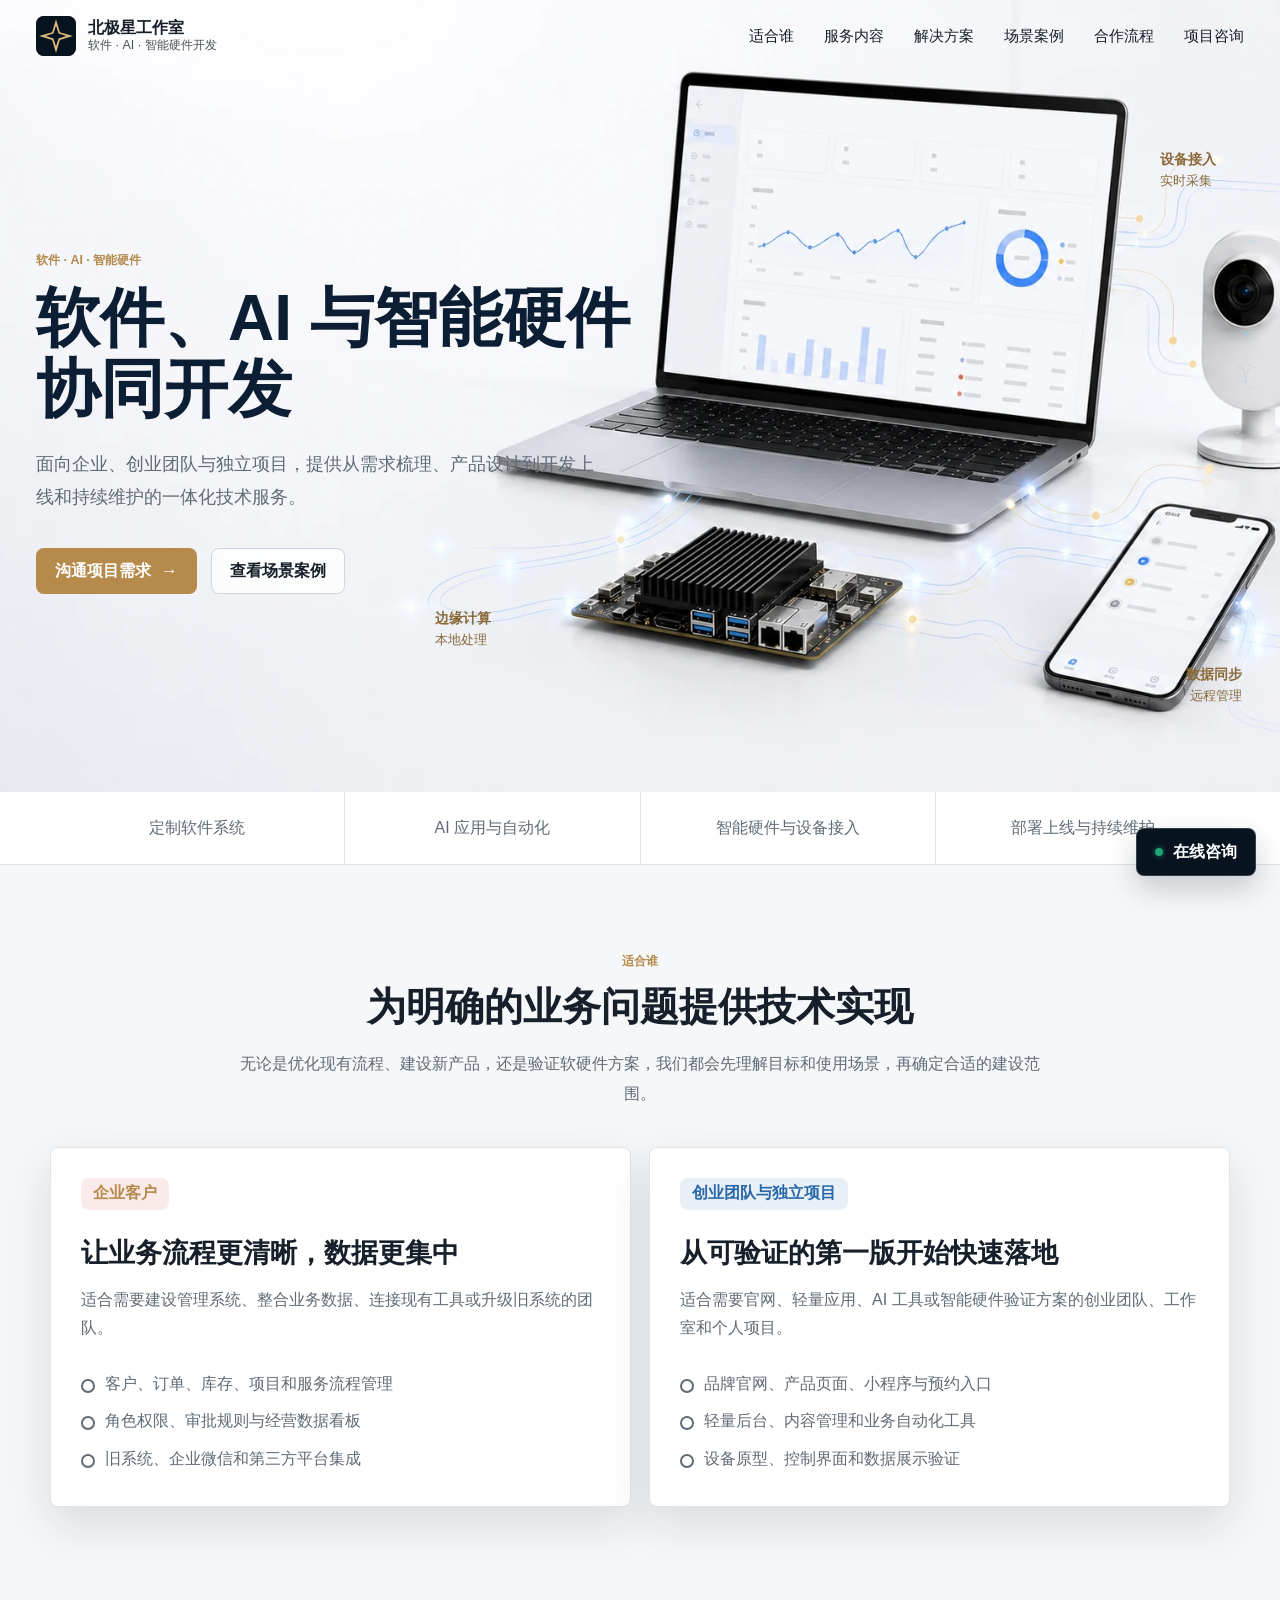
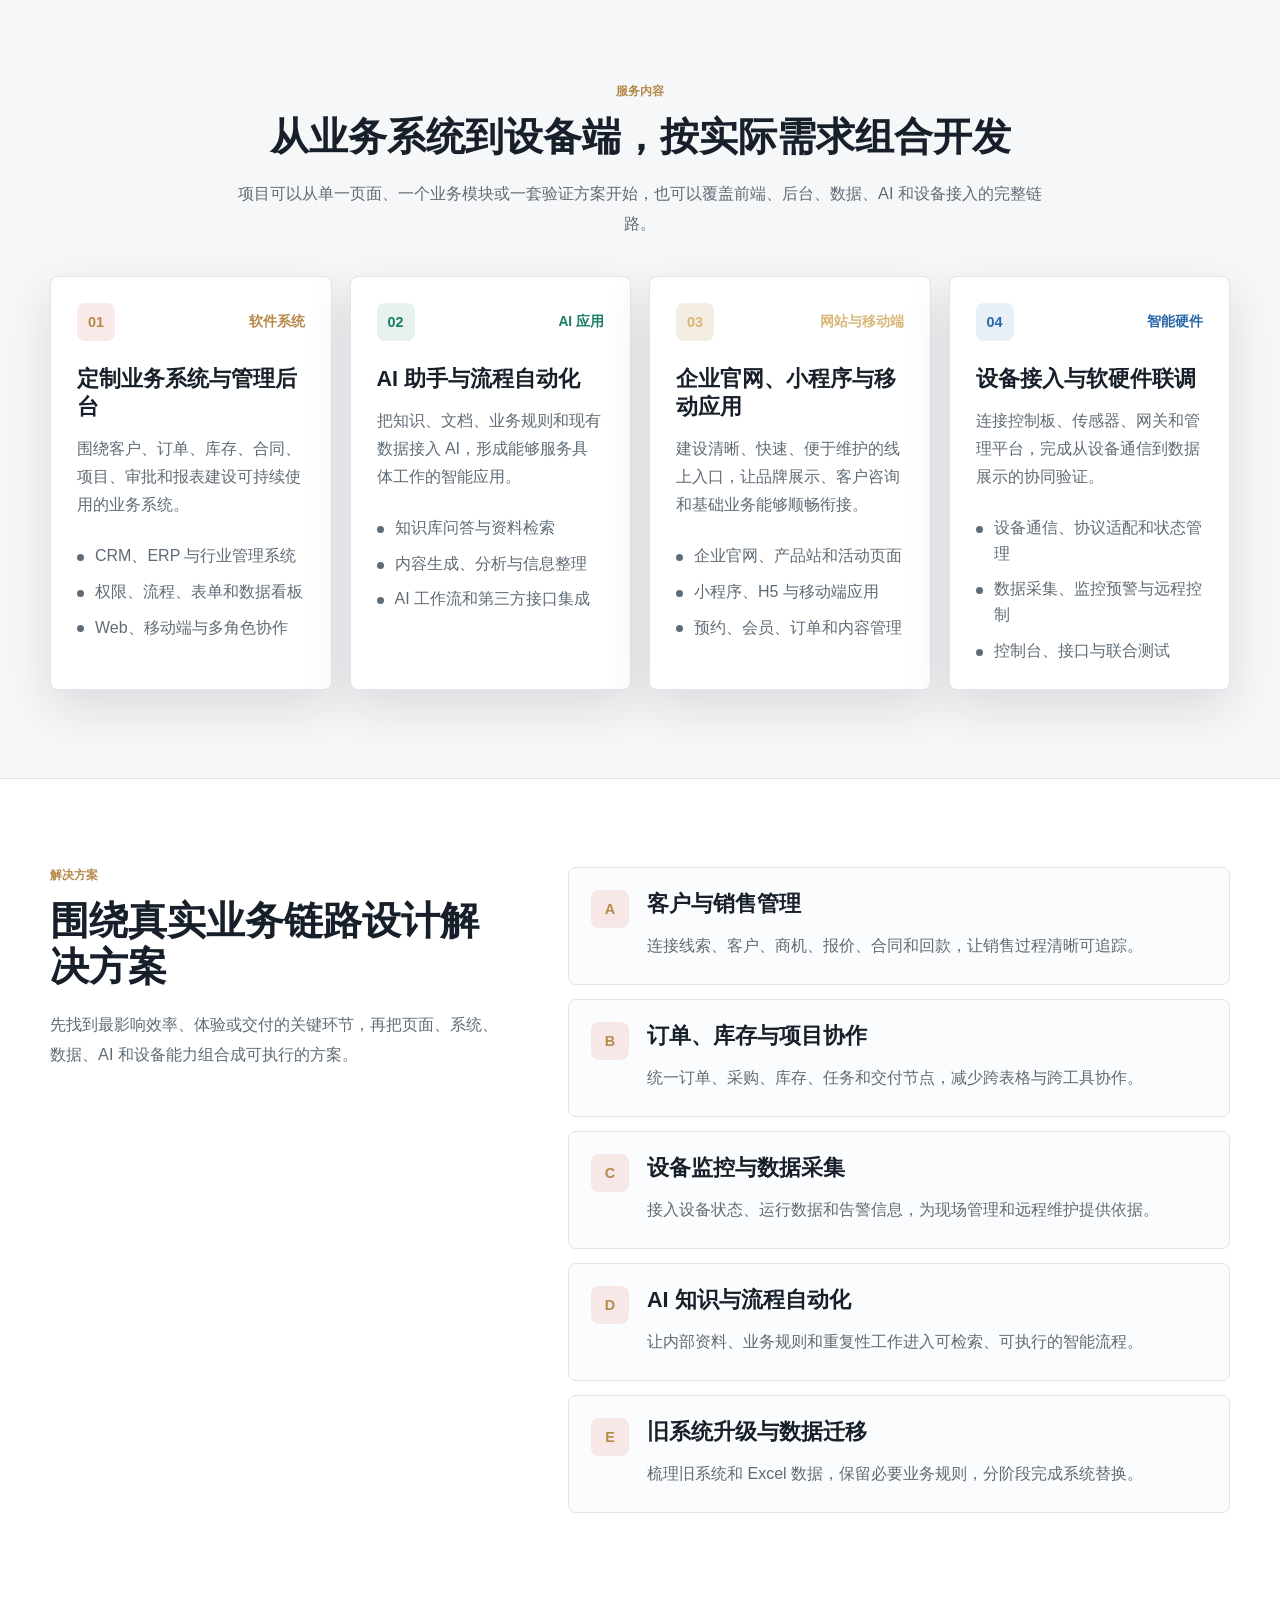
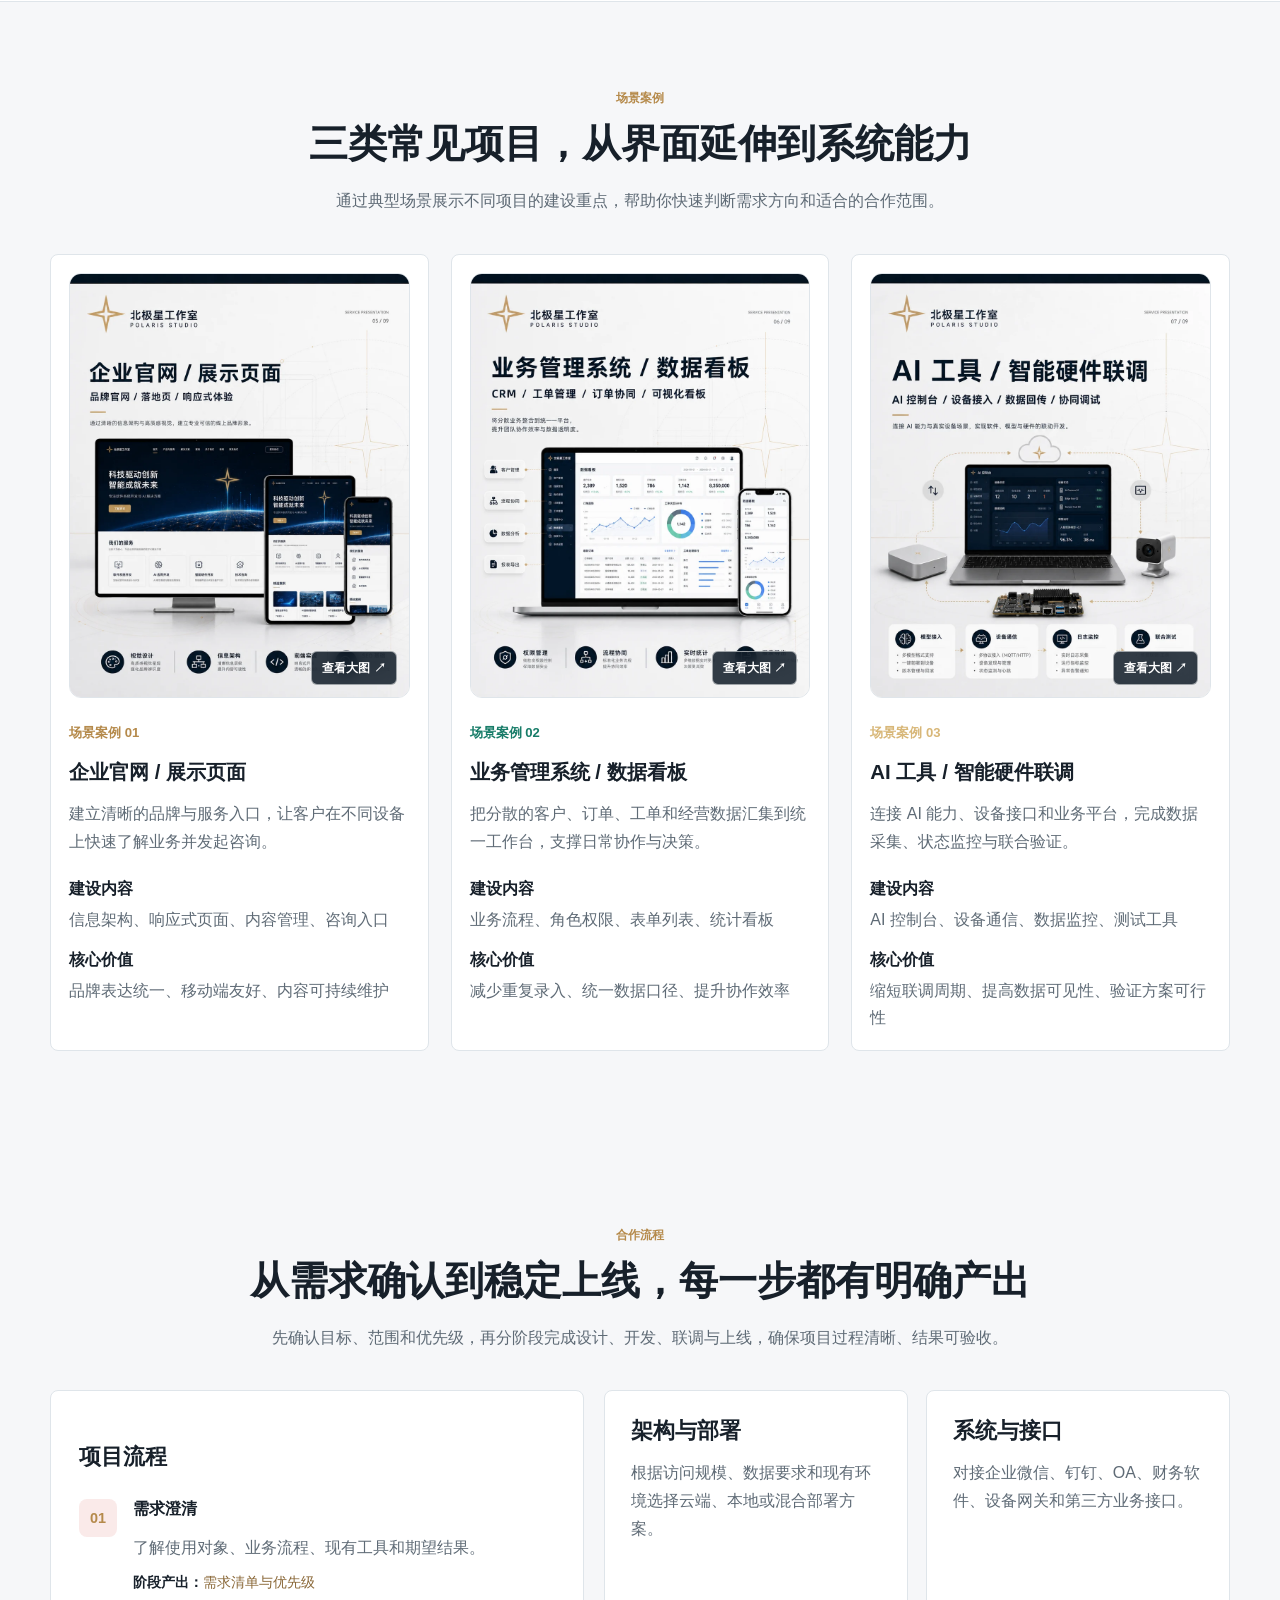
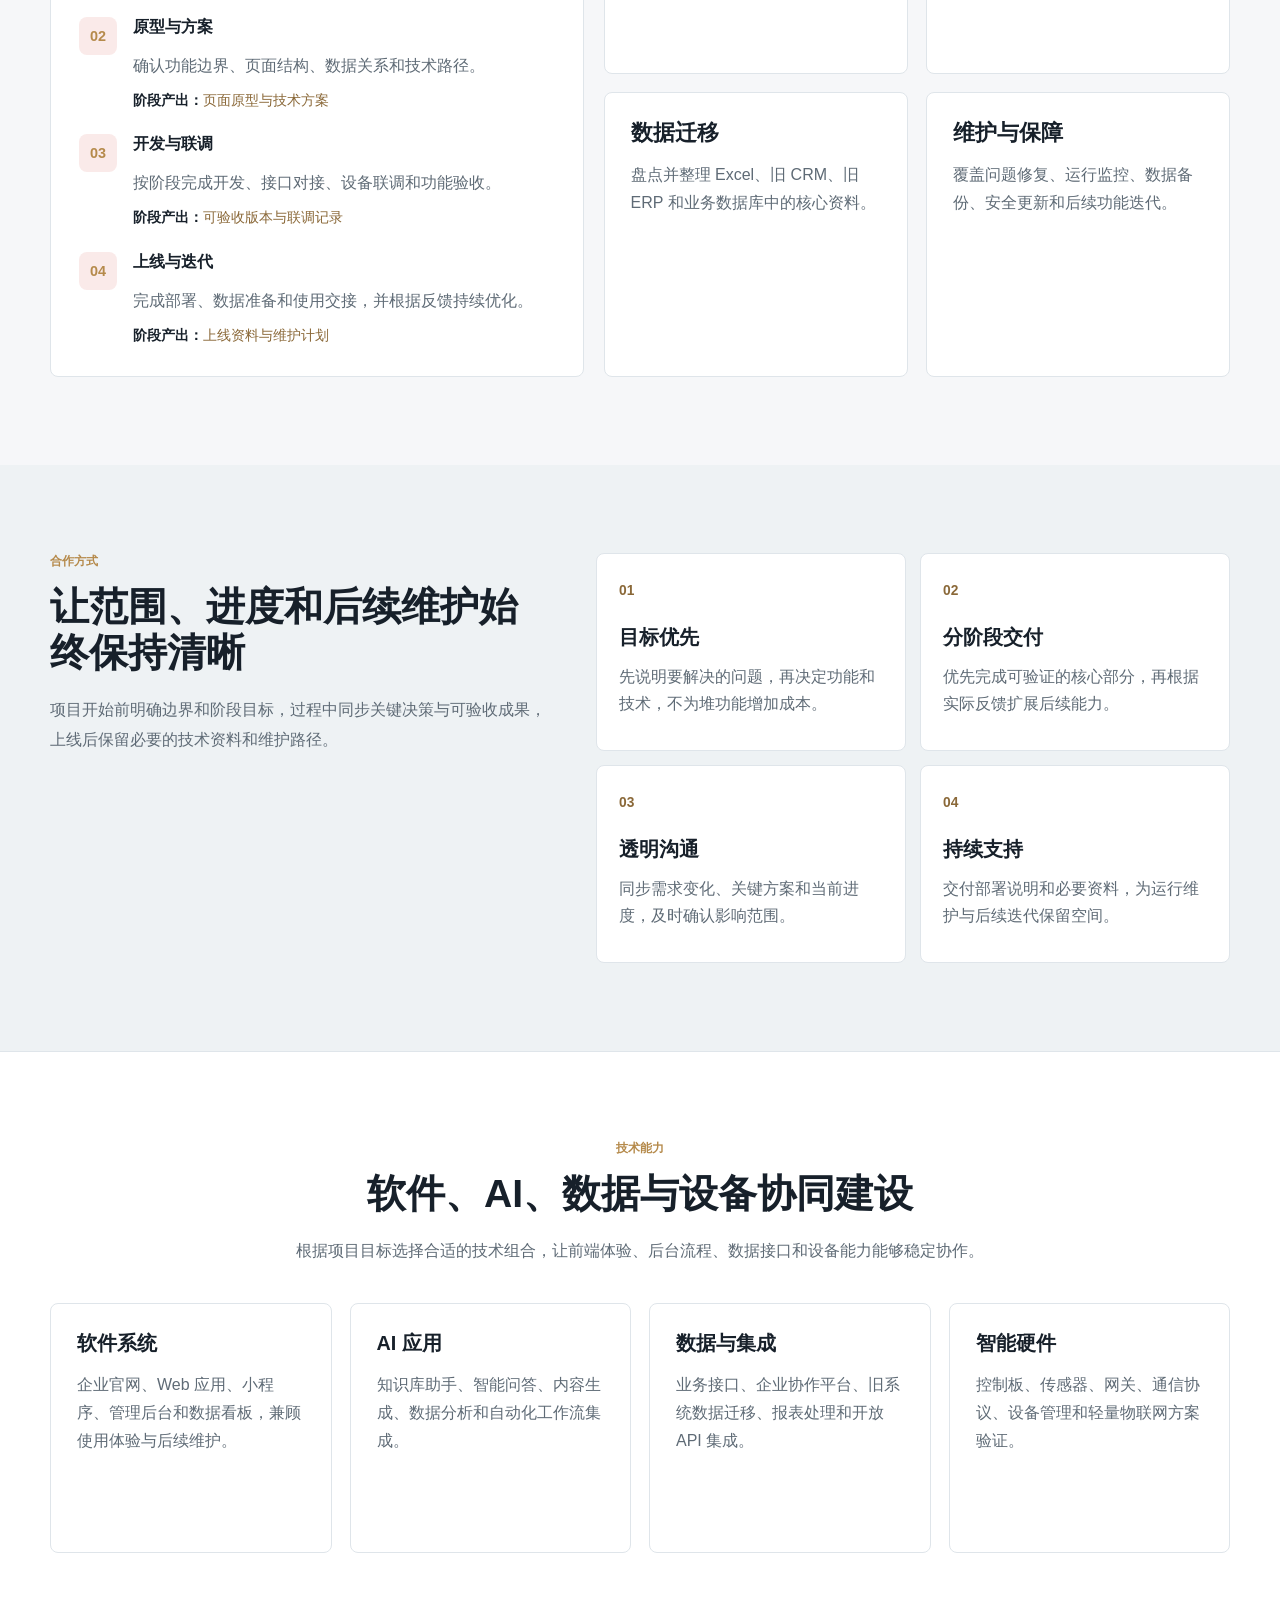
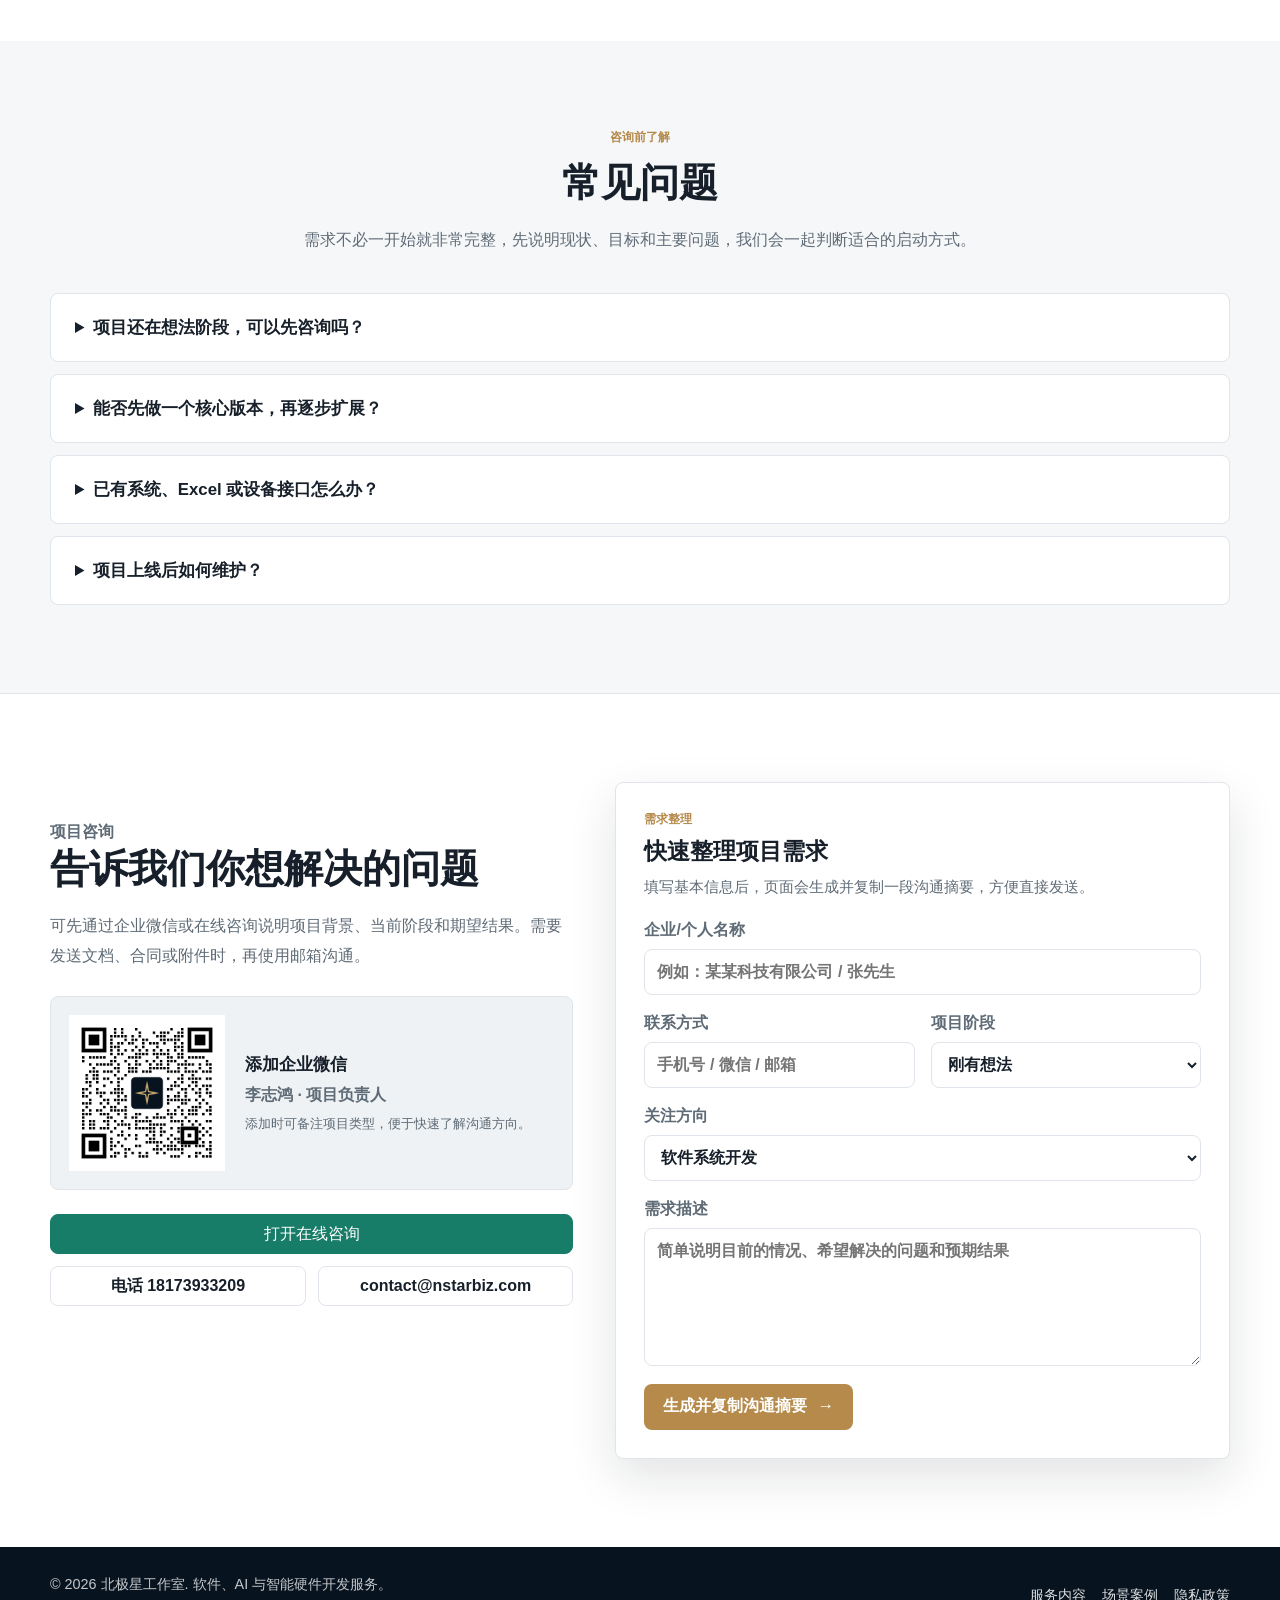
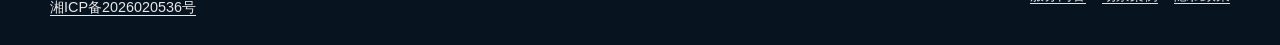
==== index.html @ da3e07d5 "feat: polish scenario and delivery sections" ====
<!doctype html>
<html lang="zh-CN">
  <head>
    <meta charset="utf-8" />
    <meta name="viewport" content="width=device-width, initial-scale=1" />
    <meta
      name="description"
      content="北极星工作室提供定制软件系统、AI 应用、企业官网与智能硬件协同开发，以及部署上线和持续维护服务。"
    />
    <title>北极星工作室 | 软件、AI 与智能硬件协同开发</title>
    <link rel="canonical" href="https://cn.nstarbiz.com/" />
    <link rel="icon" href="./assets/brand/northstar-mark.svg" type="image/svg+xml" />
    <link rel="stylesheet" href="./styles.css?v=20260728-content-1" />
  </head>
  <body>
    <header class="site-header" data-header>
      <a class="brand" href="#top" aria-label="返回首页">
        <span class="brand-mark" aria-hidden="true">
          <img src="./assets/brand/northstar-mark.svg" alt="" />
        </span>
        <span class="brand-text">
          <strong>北极星工作室</strong>
          <span>软件 · AI · 智能硬件开发</span>
        </span>
      </a>

      <button class="nav-toggle" type="button" aria-expanded="false" aria-controls="site-nav">
        <span class="nav-toggle-line"></span>
        <span class="nav-toggle-line"></span>
        <span class="nav-toggle-line"></span>
        <span class="sr-only">打开导航</span>
      </button>

      <nav class="site-nav" id="site-nav" aria-label="主导航">
        <a href="#audience">适合谁</a>
        <a href="#products">服务内容</a>
        <a href="#solutions">解决方案</a>
        <a href="#cases">场景案例</a>
        <a href="#delivery">合作流程</a>
        <a href="#contact">项目咨询</a>
      </nav>
    </header>

    <main id="top">
      <section class="hero" aria-label="软件、AI 与智能硬件协同开发">
        <picture class="hero-scene" aria-hidden="true">
          <img
            src="./assets/hero-connected-development.webp"
            alt=""
            width="1600"
            height="900"
            fetchpriority="high"
            decoding="async"
          />
        </picture>
        <ul class="hero-callouts" aria-label="软硬件协同能力">
          <li class="hero-callout hero-callout-device">
            <strong>设备接入</strong>
            <span>实时采集</span>
          </li>
          <li class="hero-callout hero-callout-edge">
            <strong>边缘计算</strong>
            <span>本地处理</span>
          </li>
          <li class="hero-callout hero-callout-data">
            <strong>数据同步</strong>
            <span>远程管理</span>
          </li>
        </ul>
        <div class="hero-inner">
          <div class="hero-content">
            <p class="eyebrow">软件 · AI · 智能硬件</p>
            <h1>
              <span class="hero-title-main">
                <span class="hero-title-prefix">软件、AI 与</span><span class="hero-title-subject">智能硬件</span>
              </span>
              <span class="hero-title-action">协同开发</span>
            </h1>
            <p class="hero-copy">
              面向企业、创业团队与独立项目，提供从需求梳理、产品设计到开发上线和持续维护的一体化技术服务。
            </p>
            <div class="hero-actions">
              <a class="button button-primary" href="#contact">
                <span>沟通项目需求</span>
                <span class="button-icon" aria-hidden="true">→</span>
              </a>
              <a class="button button-secondary" href="#cases">查看场景案例</a>
            </div>
          </div>
        </div>
      </section>

      <section class="proof-strip" aria-label="官网定位">
        <div class="section-shell proof-grid">
          <p>定制软件系统</p>
          <p>AI 应用与自动化</p>
          <p>智能硬件与设备接入</p>
          <p>部署上线与持续维护</p>
        </div>
      </section>

      <section class="section audience" id="audience">
        <div class="section-shell section-heading">
          <p class="section-kicker">适合谁</p>
          <h2>为明确的业务问题提供技术实现</h2>
          <p>
            无论是优化现有流程、建设新产品，还是验证软硬件方案，我们都会先理解目标和使用场景，再确定合适的建设范围。
          </p>
        </div>

        <div class="section-shell audience-grid">
          <article class="audience-panel">
            <span class="audience-label">企业客户</span>
            <h3>让业务流程更清晰，数据更集中</h3>
            <p>适合需要建设管理系统、整合业务数据、连接现有工具或升级旧系统的团队。</p>
            <ul class="feature-list">
              <li>客户、订单、库存、项目和服务流程管理</li>
              <li>角色权限、审批规则与经营数据看板</li>
              <li>旧系统、企业微信和第三方平台集成</li>
            </ul>
          </article>

          <article class="audience-panel accent-personal">
            <span class="audience-label">创业团队与独立项目</span>
            <h3>从可验证的第一版开始快速落地</h3>
            <p>适合需要官网、轻量应用、AI 工具或智能硬件验证方案的创业团队、工作室和个人项目。</p>
            <ul class="feature-list">
              <li>品牌官网、产品页面、小程序与预约入口</li>
              <li>轻量后台、内容管理和业务自动化工具</li>
              <li>设备原型、控制界面和数据展示验证</li>
            </ul>
          </article>
        </div>
      </section>

      <section class="section products" id="products">
        <div class="section-shell section-heading">
          <p class="section-kicker">服务内容</p>
          <h2>从业务系统到设备端，按实际需求组合开发</h2>
          <p>
            项目可以从单一页面、一个业务模块或一套验证方案开始，也可以覆盖前端、后台、数据、AI 和设备接入的完整链路。
          </p>
        </div>

        <div class="section-shell product-grid">
          <article class="product-card">
            <div class="card-topline">
              <span class="card-icon" aria-hidden="true">01</span>
              <span>软件系统</span>
            </div>
            <h3>定制业务系统与管理后台</h3>
            <p>围绕客户、订单、库存、合同、项目、审批和报表建设可持续使用的业务系统。</p>
            <ul>
              <li>CRM、ERP 与行业管理系统</li>
              <li>权限、流程、表单和数据看板</li>
              <li>Web、移动端与多角色协作</li>
            </ul>
          </article>

          <article class="product-card accent-green">
            <div class="card-topline">
              <span class="card-icon" aria-hidden="true">02</span>
              <span>AI 应用</span>
            </div>
            <h3>AI 助手与流程自动化</h3>
            <p>把知识、文档、业务规则和现有数据接入 AI，形成能够服务具体工作的智能应用。</p>
            <ul>
              <li>知识库问答与资料检索</li>
              <li>内容生成、分析与信息整理</li>
              <li>AI 工作流和第三方接口集成</li>
            </ul>
          </article>

          <article class="product-card accent-gold">
            <div class="card-topline">
              <span class="card-icon" aria-hidden="true">03</span>
              <span>网站与移动端</span>
            </div>
            <h3>企业官网、小程序与移动应用</h3>
            <p>建设清晰、快速、便于维护的线上入口，让品牌展示、客户咨询和基础业务能够顺畅衔接。</p>
            <ul>
              <li>企业官网、产品站和活动页面</li>
              <li>小程序、H5 与移动端应用</li>
              <li>预约、会员、订单和内容管理</li>
            </ul>
          </article>

          <article class="product-card accent-blue">
            <div class="card-topline">
              <span class="card-icon" aria-hidden="true">04</span>
              <span>智能硬件</span>
            </div>
            <h3>设备接入与软硬件联调</h3>
            <p>连接控制板、传感器、网关和管理平台，完成从设备通信到数据展示的协同验证。</p>
            <ul>
              <li>设备通信、协议适配和状态管理</li>
              <li>数据采集、监控预警与远程控制</li>
              <li>控制台、接口与联合测试</li>
            </ul>
          </article>
        </div>
      </section>

      <section class="section solutions" id="solutions">
        <div class="section-shell solution-layout">
          <div class="section-heading align-left">
            <p class="section-kicker">解决方案</p>
            <h2>围绕真实业务链路设计解决方案</h2>
            <p>
              先找到最影响效率、体验或交付的关键环节，再把页面、系统、数据、AI 和设备能力组合成可执行的方案。
            </p>
          </div>

          <div class="solution-list">
            <article>
              <span class="solution-index">A</span>
              <div>
                <h3>客户与销售管理</h3>
                <p>连接线索、客户、商机、报价、合同和回款，让销售过程清晰可追踪。</p>
              </div>
            </article>
            <article>
              <span class="solution-index">B</span>
              <div>
                <h3>订单、库存与项目协作</h3>
                <p>统一订单、采购、库存、任务和交付节点，减少跨表格与跨工具协作。</p>
              </div>
            </article>
            <article>
              <span class="solution-index">C</span>
              <div>
                <h3>设备监控与数据采集</h3>
                <p>接入设备状态、运行数据和告警信息，为现场管理和远程维护提供依据。</p>
              </div>
            </article>
            <article>
              <span class="solution-index">D</span>
              <div>
                <h3>AI 知识与流程自动化</h3>
                <p>让内部资料、业务规则和重复性工作进入可检索、可执行的智能流程。</p>
              </div>
            </article>
            <article>
              <span class="solution-index">E</span>
              <div>
                <h3>旧系统升级与数据迁移</h3>
                <p>梳理旧系统和 Excel 数据，保留必要业务规则，分阶段完成系统替换。</p>
              </div>
            </article>
          </div>
        </div>
      </section>

      <section class="section cases" id="cases">
        <div class="section-shell section-heading">
          <p class="section-kicker">场景案例</p>
          <h2>三类常见项目，从界面延伸到系统能力</h2>
          <p>通过典型场景展示不同项目的建设重点，帮助你快速判断需求方向和适合的合作范围。</p>
        </div>

        <div class="section-shell case-grid">
          <article class="case-card">
            <a
              class="case-media"
              href="./assets/case-detail-website.webp"
              target="_blank"
              rel="noopener"
              aria-label="查看企业官网与响应式展示页面场景大图"
            >
              <img
                src="./assets/case-detail-website.webp"
                alt="企业官网与响应式展示页面详细场景案例"
                width="960"
                height="1200"
                loading="lazy"
                decoding="async"
              />
              <span class="case-media-action">查看大图 ↗</span>
            </a>
            <span>场景案例 01</span>
            <h3>企业官网 / 展示页面</h3>
            <p>建立清晰的品牌与服务入口，让客户在不同设备上快速了解业务并发起咨询。</p>
            <dl>
              <div>
                <dt>建设内容</dt>
                <dd>信息架构、响应式页面、内容管理、咨询入口</dd>
              </div>
              <div>
                <dt>核心价值</dt>
                <dd>品牌表达统一、移动端友好、内容可持续维护</dd>
              </div>
            </dl>
          </article>

          <article class="case-card accent-green">
            <a
              class="case-media"
              href="./assets/case-detail-dashboard.webp"
              target="_blank"
              rel="noopener"
              aria-label="查看业务管理系统与数据看板场景大图"
            >
              <img
                src="./assets/case-detail-dashboard.webp"
                alt="业务管理系统与数据看板详细场景案例"
                width="960"
                height="1200"
                loading="lazy"
                decoding="async"
              />
              <span class="case-media-action">查看大图 ↗</span>
            </a>
            <span>场景案例 02</span>
            <h3>业务管理系统 / 数据看板</h3>
            <p>把分散的客户、订单、工单和经营数据汇集到统一工作台，支撑日常协作与决策。</p>
            <dl>
              <div>
                <dt>建设内容</dt>
                <dd>业务流程、角色权限、表单列表、统计看板</dd>
              </div>
              <div>
                <dt>核心价值</dt>
                <dd>减少重复录入、统一数据口径、提升协作效率</dd>
              </div>
            </dl>
          </article>

          <article class="case-card accent-gold">
            <a
              class="case-media"
              href="./assets/case-detail-ai-hardware.webp"
              target="_blank"
              rel="noopener"
              aria-label="查看 AI 工具与智能硬件联调场景大图"
            >
              <img
                src="./assets/case-detail-ai-hardware.webp"
                alt="AI 工具与智能硬件联调详细场景案例"
                width="960"
                height="1200"
                loading="lazy"
                decoding="async"
              />
              <span class="case-media-action">查看大图 ↗</span>
            </a>
            <span>场景案例 03</span>
            <h3>AI 工具 / 智能硬件联调</h3>
            <p>连接 AI 能力、设备接口和业务平台，完成数据采集、状态监控与联合验证。</p>
            <dl>
              <div>
                <dt>建设内容</dt>
                <dd>AI 控制台、设备通信、数据监控、测试工具</dd>
              </div>
              <div>
                <dt>核心价值</dt>
                <dd>缩短联调周期、提高数据可见性、验证方案可行性</dd>
              </div>
            </dl>
          </article>
        </div>
      </section>

      <section class="section delivery" id="delivery">
        <div class="section-shell section-heading">
          <p class="section-kicker">合作流程</p>
          <h2>从需求确认到稳定上线，每一步都有明确产出</h2>
          <p>先确认目标、范围和优先级，再分阶段完成设计、开发、联调与上线，确保项目过程清晰、结果可验收。</p>
        </div>

        <div class="section-shell delivery-grid">
          <div class="delivery-panel">
            <h3>项目流程</h3>
            <ol class="timeline">
              <li>
                <span>01</span>
                <div>
                  <strong>需求澄清</strong>
                  <p>了解使用对象、业务流程、现有工具和期望结果。</p>
                  <p class="timeline-output"><strong>阶段产出：</strong>需求清单与优先级</p>
                </div>
              </li>
              <li>
                <span>02</span>
                <div>
                  <strong>原型与方案</strong>
                  <p>确认功能边界、页面结构、数据关系和技术路径。</p>
                  <p class="timeline-output"><strong>阶段产出：</strong>页面原型与技术方案</p>
                </div>
              </li>
              <li>
                <span>03</span>
                <div>
                  <strong>开发与联调</strong>
                  <p>按阶段完成开发、接口对接、设备联调和功能验收。</p>
                  <p class="timeline-output"><strong>阶段产出：</strong>可验收版本与联调记录</p>
                </div>
              </li>
              <li>
                <span>04</span>
                <div>
                  <strong>上线与迭代</strong>
                  <p>完成部署、数据准备和使用交接，并根据反馈持续优化。</p>
                  <p class="timeline-output"><strong>阶段产出：</strong>上线资料与维护计划</p>
                </div>
              </li>
            </ol>
          </div>

          <div class="capability-grid" aria-label="能力说明">
            <article>
              <h3>架构与部署</h3>
              <p>根据访问规模、数据要求和现有环境选择云端、本地或混合部署方案。</p>
            </article>
            <article>
              <h3>系统与接口</h3>
              <p>对接企业微信、钉钉、OA、财务软件、设备网关和第三方业务接口。</p>
            </article>
            <article>
              <h3>数据迁移</h3>
              <p>盘点并整理 Excel、旧 CRM、旧 ERP 和业务数据库中的核心资料。</p>
            </article>
            <article>
              <h3>维护与保障</h3>
              <p>覆盖问题修复、运行监控、数据备份、安全更新和后续功能迭代。</p>
            </article>
          </div>
        </div>
      </section>

      <section class="section launch" id="launch">
        <div class="section-shell launch-layout">
          <div class="section-heading align-left">
            <p class="section-kicker">合作方式</p>
            <h2>让范围、进度和后续维护始终保持清晰</h2>
            <p>
              项目开始前明确边界和阶段目标，过程中同步关键决策与可验收成果，上线后保留必要的技术资料和维护路径。
            </p>
          </div>

          <div class="launch-steps">
            <article>
              <span>01</span>
              <h3>目标优先</h3>
              <p>先说明要解决的问题，再决定功能和技术，不为堆功能增加成本。</p>
            </article>
            <article>
              <span>02</span>
              <h3>分阶段交付</h3>
              <p>优先完成可验证的核心部分，再根据实际反馈扩展后续能力。</p>
            </article>
            <article>
              <span>03</span>
              <h3>透明沟通</h3>
              <p>同步需求变化、关键方案和当前进度，及时确认影响范围。</p>
            </article>
            <article>
              <span>04</span>
              <h3>持续支持</h3>
              <p>交付部署说明和必要资料，为运行维护与后续迭代保留空间。</p>
            </article>
          </div>
        </div>
      </section>

      <section class="section tech" id="tech">
        <div class="section-shell section-heading">
          <p class="section-kicker">技术能力</p>
          <h2>软件、AI、数据与设备协同建设</h2>
          <p>根据项目目标选择合适的技术组合，让前端体验、后台流程、数据接口和设备能力能够稳定协作。</p>
        </div>

        <div class="section-shell tech-grid">
          <article class="tech-card">
            <h3>软件系统</h3>
            <p>企业官网、Web 应用、小程序、管理后台和数据看板，兼顾使用体验与后续维护。</p>
          </article>
          <article class="tech-card">
            <h3>AI 应用</h3>
            <p>知识库助手、智能问答、内容生成、数据分析和自动化工作流集成。</p>
          </article>
          <article class="tech-card">
            <h3>数据与集成</h3>
            <p>业务接口、企业协作平台、旧系统数据迁移、报表处理和开放 API 集成。</p>
          </article>
          <article class="tech-card">
            <h3>智能硬件</h3>
            <p>控制板、传感器、网关、通信协议、设备管理和轻量物联网方案验证。</p>
          </article>
        </div>
      </section>

      <section class="section faq" id="faq">
        <div class="section-shell section-heading">
          <p class="section-kicker">咨询前了解</p>
          <h2>常见问题</h2>
          <p>需求不必一开始就非常完整，先说明现状、目标和主要问题，我们会一起判断适合的启动方式。</p>
        </div>

        <div class="section-shell faq-list">
          <details>
            <summary>项目还在想法阶段，可以先咨询吗？</summary>
            <p>可以。先说明希望解决的问题、使用对象和已有资源，我们会协助梳理第一版范围，并判断是否适合进入开发。</p>
          </details>
          <details>
            <summary>能否先做一个核心版本，再逐步扩展？</summary>
            <p>可以。多数项目更适合先完成关键流程或验证版本，投入使用后再根据反馈增加功能，降低一次性投入和实施风险。</p>
          </details>
          <details>
            <summary>已有系统、Excel 或设备接口怎么办？</summary>
            <p>我们会先盘点数据结构、业务规则和接口条件，再确定保留、迁移或重新对接的范围，尽量减少对现有工作的影响。</p>
          </details>
          <details>
            <summary>项目上线后如何维护？</summary>
            <p>可根据项目情况安排维护，包括问题修复、运行检查、数据备份、安全更新和功能迭代，并在交付时说明维护边界。</p>
          </details>
        </div>
      </section>

      <section class="section contact" id="contact">
        <div class="section-shell contact-layout">
          <div class="contact-copy">
            <p class="section-kicker">项目咨询</p>
            <h2>告诉我们你想解决的问题</h2>
            <p>
              可先通过企业微信或在线咨询说明项目背景、当前阶段和期望结果。需要发送文档、合同或附件时，再使用邮箱沟通。
            </p>
            <div class="contact-qr">
              <img
                src="./assets/wecom-contact-qr.png"
                alt="北极星工作室项目负责人李志鸿的企业微信二维码"
                width="400"
                height="400"
              />
              <div>
                <strong>添加企业微信</strong>
                <span>李志鸿 · 项目负责人</span>
                <small>添加时可备注项目类型，便于快速了解沟通方向。</small>
              </div>
            </div>
            <div class="contact-methods" aria-label="联系方式">
              <button class="contact-chat-action" type="button" data-crm-chat-open>打开在线咨询</button>
              <a href="tel:18173933209" aria-label="拨打电话 18173933209">电话 18173933209</a>
              <a href="mailto:contact@nstarbiz.com" aria-label="发送邮件至 contact@nstarbiz.com">contact@nstarbiz.com</a>
            </div>
          </div>

          <form class="lead-form" data-lead-form aria-label="项目需求整理工具">
            <div class="form-heading">
              <p class="section-kicker">需求整理</p>
              <h3>快速整理项目需求</h3>
              <p>填写基本信息后，页面会生成并复制一段沟通摘要，方便直接发送。</p>
            </div>
            <label>
              <span>企业/个人名称</span>
              <input name="company" type="text" placeholder="例如：某某科技有限公司 / 张先生" autocomplete="organization" />
            </label>
            <div class="form-row">
              <label>
                <span>联系方式</span>
                <input name="contact" type="text" placeholder="手机号 / 微信 / 邮箱" autocomplete="tel" />
              </label>
              <label>
                <span>项目阶段</span>
                <select name="stage">
                  <option value="刚有想法">刚有想法</option>
                  <option value="已有明确需求">已有明确需求</option>
                  <option value="准备近期启动">准备近期启动</option>
                  <option value="已有系统需升级">已有系统需升级</option>
                </select>
              </label>
            </div>
            <label>
              <span>关注方向</span>
              <select name="interest">
                <option value="软件系统开发">软件系统开发</option>
                <option value="企业官网/展示页面">企业官网/展示页面</option>
                <option value="小程序/移动端应用">小程序/移动端应用</option>
                <option value="AI 应用开发">AI 应用开发</option>
                <option value="智能硬件/设备联调">智能硬件/设备联调</option>
                <option value="部署上线与维护">部署上线与维护</option>
              </select>
            </label>
            <label>
              <span>需求描述</span>
              <textarea name="message" rows="5" placeholder="简单说明目前的情况、希望解决的问题和预期结果"></textarea>
            </label>
            <button class="button button-primary form-button" type="submit">
              <span>生成并复制沟通摘要</span>
              <span class="button-icon" aria-hidden="true">→</span>
            </button>
            <output class="form-output" data-form-output></output>
            <a class="mail-action" data-mail-action href="mailto:contact@nstarbiz.com">备用：用邮箱发送这段内容</a>
          </form>
        </div>
      </section>
    </main>

    <aside class="crm-chat" data-crm-chat>
      <section
        class="crm-chat-panel"
        id="crm-chat-panel"
        data-crm-chat-panel
        aria-label="在线项目咨询"
        hidden
      >
        <header class="crm-chat-head">
          <div>
            <strong>北极星工作室</strong>
            <span><i aria-hidden="true"></i>在线项目咨询</span>
          </div>
          <button class="crm-chat-close" type="button" data-crm-chat-close aria-label="关闭在线咨询">×</button>
        </header>
        <iframe
          title="北极星工作室在线项目咨询"
          data-crm-chat-frame
          data-src="https://app.cn.nstarbiz.com/chat-widget.html"
          loading="lazy"
          referrerpolicy="strict-origin-when-cross-origin"
        ></iframe>
      </section>
      <button
        class="crm-chat-launcher"
        type="button"
        data-crm-chat-launcher
        aria-controls="crm-chat-panel"
        aria-expanded="false"
      >
        <span class="crm-chat-status" aria-hidden="true"></span>
        <span data-crm-chat-label>在线咨询</span>
      </button>
    </aside>

    <footer class="site-footer">
      <div class="section-shell footer-inner">
        <div>
          <p>© 2026 北极星工作室. 软件、AI 与智能硬件开发服务。</p>
          <p>
            <a href="https://beian.miit.gov.cn/" target="_blank" rel="noopener">湘ICP备2026020536号</a>
          </p>
        </div>
        <nav class="footer-links" aria-label="页脚导航">
          <a href="#products">服务内容</a>
          <a href="#cases">场景案例</a>
          <a href="./privacy.html">隐私政策</a>
        </nav>
      </div>
    </footer>

    <script src="./main.js?v=20260727-crm-chat-1"></script>
  </body>
</html>
---- styles.css ----
:root {
  color-scheme: light;
  --bg: #f6f7f9;
  --surface: #ffffff;
  --surface-muted: #eef2f4;
  --ink: #17202a;
  --ink-muted: #5f6b76;
  --line: #dfe5ea;
  --red: #b58a4b;
  --red-dark: #8a6838;
  --green: #177c68;
  --gold: #d8b778;
  --blue: #2868a8;
  --coal: #07131f;
  --shadow: 0 18px 48px rgba(15, 21, 27, 0.12);
  --radius: 8px;
  --section-pad: 88px;
  font-family: "Microsoft YaHei", "PingFang SC", "Noto Sans CJK SC", Arial, sans-serif;
}

* {
  box-sizing: border-box;
}

html {
  scroll-behavior: smooth;
}

section[id] {
  scroll-margin-top: 86px;
}

body {
  margin: 0;
  background: var(--bg);
  color: var(--ink);
  letter-spacing: 0;
}

body.nav-open {
  overflow: hidden;
}

a {
  color: inherit;
  text-decoration: none;
}

img {
  display: block;
  max-width: 100%;
}

button,
input,
select,
textarea {
  font: inherit;
}

.sr-only {
  position: absolute;
  width: 1px;
  height: 1px;
  padding: 0;
  margin: -1px;
  overflow: hidden;
  clip: rect(0, 0, 0, 0);
  white-space: nowrap;
  border: 0;
}

.site-header {
  position: fixed;
  inset: 0 0 auto;
  z-index: 30;
  display: flex;
  align-items: center;
  justify-content: space-between;
  height: 72px;
  padding: 0 36px;
  color: var(--ink);
  transition: background 180ms ease, border-color 180ms ease, color 180ms ease;
}

.site-header.is-scrolled,
.site-header.is-open {
  color: var(--ink);
  background: rgba(255, 255, 255, 0.94);
  border-bottom: 1px solid var(--line);
  backdrop-filter: blur(16px);
}

.brand {
  display: inline-flex;
  align-items: center;
  gap: 12px;
  min-width: 0;
}

.brand-mark {
  display: grid;
  width: 40px;
  height: 40px;
  place-items: center;
  border-radius: var(--radius);
  overflow: hidden;
  background: #07131f;
}

.brand-mark img {
  width: 100%;
  height: 100%;
}

.brand-text {
  display: grid;
  gap: 2px;
  line-height: 1.1;
}

.brand-text strong {
  font-size: 1rem;
}

.brand-text span {
  font-size: 0.78rem;
  color: currentColor;
  opacity: 0.78;
}

.site-nav {
  display: flex;
  align-items: center;
  gap: 30px;
  font-size: 0.95rem;
}

.site-nav a {
  position: relative;
  padding: 8px 0;
}

.site-nav a::after {
  position: absolute;
  right: 0;
  bottom: 2px;
  left: 0;
  height: 2px;
  content: "";
  background: currentColor;
  transform: scaleX(0);
  transform-origin: center;
  transition: transform 180ms ease;
}

.site-nav a:hover::after,
.site-nav a:focus-visible::after {
  transform: scaleX(1);
}

.nav-toggle {
  display: none;
}

.hero {
  position: relative;
  display: grid;
  min-height: clamp(700px, 88svh, 820px);
  overflow: hidden;
  color: var(--ink);
  background: #f8fafc;
}

.hero-scene {
  position: absolute;
  inset: 0;
  overflow: hidden;
}

.hero-scene img {
  width: 100%;
  height: 100%;
  object-fit: cover;
  object-position: center;
}

.hero-callouts {
  position: absolute;
  inset: 0;
  z-index: 3;
  margin: 0;
  padding: 0;
  list-style: none;
  pointer-events: none;
}

.hero-callout {
  position: absolute;
  display: grid;
  gap: 3px;
  color: var(--red-dark);
  font-size: 0.84rem;
  line-height: 1.35;
}

.hero-callout strong {
  font-size: 0.88rem;
}

.hero-callout span {
  color: #886a3d;
}

.hero-callout-device {
  top: 19%;
  right: 5%;
}

.hero-callout-edge {
  bottom: 18%;
  left: 34%;
}

.hero-callout-data {
  right: 3%;
  bottom: 11%;
  text-align: right;
}

.hero-inner {
  position: relative;
  z-index: 2;
  display: grid;
  align-items: center;
  width: min(1320px, calc(100% - 72px));
  margin: 0 auto;
  padding: 138px 0 84px;
}

.hero-content {
  width: min(47%, 610px);
}

.eyebrow,
.section-kicker {
  margin: 0 0 14px;
  color: var(--red);
  font-size: 0.78rem;
  font-weight: 800;
  letter-spacing: 0;
  text-transform: uppercase;
}

.hero h1 {
  max-width: 610px;
  margin: 0;
  color: #0b1e33;
  font-size: 4rem;
  line-height: 1.12;
  letter-spacing: 0;
}

.hero-title-main,
.hero-title-action {
  display: block;
}

.hero-title-main {
  white-space: nowrap;
}

.hero-copy {
  max-width: 570px;
  margin: 22px 0 0;
  color: var(--ink-muted);
  font-size: 1.12rem;
  line-height: 1.85;
}

.hero-actions {
  display: flex;
  flex-wrap: wrap;
  gap: 14px;
  margin-top: 34px;
}

.button {
  display: inline-flex;
  align-items: center;
  justify-content: center;
  min-height: 46px;
  padding: 0 18px;
  border: 1px solid transparent;
  border-radius: var(--radius);
  cursor: pointer;
  font-weight: 700;
  transition: transform 180ms ease, background 180ms ease, border-color 180ms ease;
}

.button:hover,
.button:focus-visible {
  transform: translateY(-1px);
}

.button-primary {
  background: var(--red);
  color: #fff;
}

.button-primary:hover,
.button-primary:focus-visible {
  background: var(--red-dark);
}

.button-secondary {
  border-color: #cbd8e4;
  color: var(--ink);
  background: rgba(255, 255, 255, 0.82);
}

.button-icon {
  margin-left: 10px;
  font-size: 1.05rem;
  line-height: 1;
}

.hero-metrics {
  display: grid;
  grid-template-columns: repeat(4, minmax(0, 1fr));
  gap: 16px;
  max-width: 1060px;
  margin: 46px 0 0;
}

.hero-metrics div {
  min-height: 104px;
  padding: 18px;
  border: 1px solid rgba(255, 255, 255, 0.22);
  border-radius: var(--radius);
  background: rgba(255, 255, 255, 0.08);
  backdrop-filter: blur(10px);
}

.hero-metrics dt {
  margin: 0 0 8px;
  font-size: 1.35rem;
  font-weight: 800;
}

.hero-metrics dd {
  margin: 0;
  color: rgba(255, 255, 255, 0.76);
  line-height: 1.65;
}

.proof-strip {
  background: var(--surface);
  border-bottom: 1px solid var(--line);
}

.section-shell {
  width: min(1180px, calc(100% - 48px));
  margin: 0 auto;
}

.proof-grid {
  display: grid;
  grid-template-columns: repeat(4, minmax(0, 1fr));
  gap: 1px;
  background: var(--line);
}

.proof-grid p {
  display: grid;
  min-height: 72px;
  margin: 0;
  padding: 16px;
  place-items: center;
  background: var(--surface);
  color: var(--ink-muted);
  text-align: center;
  line-height: 1.45;
}

.section {
  padding: var(--section-pad) 0;
}

.section-heading {
  max-width: 820px;
  text-align: center;
}

.section-heading.align-left {
  max-width: none;
  text-align: left;
}

.section-heading h2,
.contact-copy h2 {
  margin: 0;
  font-size: 2.45rem;
  line-height: 1.18;
}

.section-heading p:not(.section-kicker),
.contact-copy p {
  margin: 18px 0 0;
  color: var(--ink-muted);
  font-size: 1.02rem;
  line-height: 1.85;
}

.product-grid {
  display: grid;
  grid-template-columns: repeat(4, minmax(0, 1fr));
  gap: 18px;
  margin-top: 38px;
}

.product-card,
.audience-panel,
.case-card,
.tech-card,
.capability-grid article,
.lead-form {
  border: 1px solid var(--line);
  border-radius: var(--radius);
  background: var(--surface);
  box-shadow: var(--shadow);
}

.audience-grid {
  display: grid;
  grid-template-columns: repeat(2, minmax(0, 1fr));
  gap: 18px;
  margin-top: 38px;
}

.audience-panel {
  min-height: 360px;
  padding: 30px;
}

.audience-label {
  display: inline-flex;
  align-items: center;
  min-height: 32px;
  padding: 0 12px;
  border-radius: var(--radius);
  background: rgba(201, 54, 44, 0.1);
  color: var(--red);
  font-weight: 800;
}

.accent-personal .audience-label {
  background: rgba(40, 104, 168, 0.1);
  color: var(--blue);
}

.audience-panel h3 {
  margin: 26px 0 0;
  font-size: 1.7rem;
  line-height: 1.25;
}

.audience-panel p {
  margin: 16px 0 0;
  color: var(--ink-muted);
  line-height: 1.78;
}

.feature-list {
  display: grid;
  gap: 12px;
  margin: 28px 0 0;
  padding: 0;
  list-style: none;
}

.feature-list li {
  position: relative;
  padding-left: 24px;
  color: var(--ink-muted);
  line-height: 1.6;
}

.feature-list li::before {
  position: absolute;
  top: 0.5em;
  left: 0;
  width: 10px;
  height: 10px;
  border: 2px solid currentColor;
  border-radius: 50%;
  content: "";
}

.product-card {
  min-height: 398px;
  padding: 26px;
}

.card-topline {
  display: flex;
  align-items: center;
  justify-content: space-between;
  gap: 16px;
  color: var(--red);
  font-size: 0.86rem;
  font-weight: 800;
}

.card-icon,
.solution-index,
.timeline span {
  display: grid;
  width: 38px;
  height: 38px;
  place-items: center;
  border-radius: var(--radius);
  background: rgba(201, 54, 44, 0.1);
  color: var(--red);
  font-size: 0.9rem;
  font-weight: 800;
}

.accent-green .card-topline,
.accent-green .card-icon {
  color: var(--green);
}

.accent-green .card-icon {
  background: rgba(23, 124, 104, 0.1);
}

.accent-gold .card-topline,
.accent-gold .card-icon {
  color: var(--gold);
}

.accent-gold .card-icon {
  background: rgba(155, 106, 25, 0.12);
}

.accent-blue .card-topline,
.accent-blue .card-icon {
  color: var(--blue);
}

.accent-blue .card-icon {
  background: rgba(40, 104, 168, 0.1);
}

.product-card h3,
.solution-list h3,
.delivery-panel h3,
.capability-grid h3 {
  margin: 24px 0 0;
  font-size: 1.35rem;
  line-height: 1.3;
}

.product-card p,
.solution-list p,
.capability-grid p,
.timeline p {
  margin: 14px 0 0;
  color: var(--ink-muted);
  line-height: 1.75;
}

.product-card ul {
  display: grid;
  gap: 10px;
  margin: 24px 0 0;
  padding: 0;
  list-style: none;
}

.product-card li {
  position: relative;
  padding-left: 18px;
  color: var(--ink-muted);
  line-height: 1.6;
}

.product-card li::before {
  position: absolute;
  top: 0.68em;
  left: 0;
  width: 7px;
  height: 7px;
  border-radius: 50%;
  content: "";
  background: currentColor;
}

.solutions {
  background: var(--surface);
  border-block: 1px solid var(--line);
}

.solution-layout {
  display: grid;
  grid-template-columns: minmax(0, 0.82fr) minmax(0, 1.18fr);
  gap: 58px;
  align-items: start;
}

.solution-list {
  display: grid;
  gap: 14px;
}

.solution-list article {
  display: grid;
  grid-template-columns: auto 1fr;
  gap: 18px;
  min-height: 118px;
  padding: 22px;
  border: 1px solid var(--line);
  border-radius: var(--radius);
  background: #fbfcfd;
}

.solution-list h3 {
  margin-top: 0;
}

.cases {
  background: var(--bg);
}

.case-grid {
  display: grid;
  grid-template-columns: repeat(3, minmax(0, 1fr));
  gap: 22px;
  margin-top: 38px;
}

.case-card {
  min-height: 560px;
  overflow: hidden;
  padding: 18px;
  box-shadow: none;
}

.case-media {
  position: relative;
  display: block;
  aspect-ratio: 4 / 5;
  margin: 0 0 20px;
  overflow: hidden;
  border: 1px solid var(--line);
  border-radius: 12px;
  background: #f8fafc;
}

.case-media img {
  width: 100%;
  height: 100%;
  object-fit: cover;
  object-position: center;
  transition: transform 220ms ease;
}

.case-card:hover .case-media img {
  transform: scale(1.025);
}

.case-media-action {
  position: absolute;
  right: 12px;
  bottom: 12px;
  z-index: 2;
  display: inline-flex;
  align-items: center;
  min-height: 34px;
  padding: 6px 10px;
  border: 1px solid rgba(255, 255, 255, 0.54);
  border-radius: 6px;
  color: #fff;
  background: rgba(7, 19, 31, 0.82);
  font-size: 0.78rem;
  font-weight: 700;
  backdrop-filter: blur(8px);
}

.case-media:focus-visible {
  outline: 3px solid rgba(40, 104, 168, 0.34);
  outline-offset: 3px;
}

.case-card > span {
  display: inline-flex;
  align-items: center;
  min-height: 30px;
  color: var(--red);
  font-size: 0.82rem;
  font-weight: 800;
  text-transform: uppercase;
}

.case-card.accent-green > span {
  color: var(--green);
}

.case-card.accent-gold > span {
  color: var(--gold);
}

.case-card.accent-blue > span {
  color: var(--blue);
}

.case-card h3 {
  margin: 10px 0 0;
  font-size: 1.28rem;
  line-height: 1.35;
}

.case-card p,
.case-card dd {
  color: var(--ink-muted);
  line-height: 1.72;
}

.case-card p {
  margin: 14px 0 0;
}

.case-card dl {
  display: grid;
  gap: 16px;
  margin: 24px 0 0;
}

.case-card dt {
  margin-bottom: 6px;
  font-weight: 800;
}

.case-card dd {
  margin: 0;
}

.delivery-grid {
  display: grid;
  grid-template-columns: minmax(0, 0.92fr) minmax(0, 1.08fr);
  gap: 20px;
  margin-top: 38px;
}

.delivery-panel {
  min-height: 520px;
  padding: 28px;
  border: 1px solid var(--line);
  border-radius: var(--radius);
  background: var(--surface);
  color: var(--ink);
  box-shadow: none;
}

.timeline {
  display: grid;
  gap: 22px;
  margin: 28px 0 0;
  padding: 0;
  list-style: none;
}

.timeline li {
  display: grid;
  grid-template-columns: auto 1fr;
  gap: 16px;
}

.timeline p {
  color: var(--ink-muted);
}

.timeline .timeline-output {
  margin-top: 8px;
  color: var(--red-dark);
  font-size: 0.88rem;
}

.timeline-output strong {
  color: var(--ink);
}

.capability-grid {
  display: grid;
  grid-template-columns: repeat(2, minmax(0, 1fr));
  gap: 18px;
}

.capability-grid article {
  min-height: 250px;
  padding: 26px;
  box-shadow: none;
}

.capability-grid h3 {
  margin-top: 0;
}

.launch {
  background: var(--surface-muted);
  color: var(--ink);
}

.launch .section-kicker {
  color: var(--red);
}

.launch .section-heading p:not(.section-kicker) {
  color: var(--ink-muted);
}

.launch-layout {
  display: grid;
  grid-template-columns: minmax(0, 0.88fr) minmax(0, 1.12fr);
  gap: 48px;
  align-items: start;
}

.launch-steps {
  display: grid;
  grid-template-columns: repeat(2, minmax(0, 1fr));
  gap: 14px;
}

.launch-steps article {
  min-height: 198px;
  padding: 22px;
  border: 1px solid var(--line);
  border-radius: var(--radius);
  background: var(--surface);
}

.launch-steps span {
  display: inline-flex;
  align-items: center;
  min-height: 30px;
  color: var(--red-dark);
  font-size: 0.86rem;
  font-weight: 800;
}

.launch-steps h3 {
  margin: 18px 0 0;
  font-size: 1.24rem;
}

.launch-steps p {
  margin: 12px 0 0;
  color: var(--ink-muted);
  line-height: 1.72;
}

.tech {
  background: var(--surface);
  border-top: 1px solid var(--line);
}

.tech-grid {
  display: grid;
  grid-template-columns: repeat(4, minmax(0, 1fr));
  gap: 18px;
  margin-top: 38px;
}

.tech-card {
  min-height: 250px;
  padding: 26px;
  box-shadow: none;
}

.tech-card h3 {
  margin: 0;
  font-size: 1.24rem;
  line-height: 1.35;
}

.tech-card p {
  margin: 14px 0 0;
  color: var(--ink-muted);
  line-height: 1.75;
}

.faq {
  background: var(--bg);
}

.faq-list {
  display: grid;
  gap: 12px;
  margin-top: 38px;
}

.faq-list details {
  border: 1px solid var(--line);
  border-radius: var(--radius);
  background: var(--surface);
}

.faq-list summary {
  cursor: pointer;
  padding: 22px 24px;
  font-size: 1.05rem;
  font-weight: 800;
}

.faq-list p {
  margin: 0;
  padding: 0 24px 22px;
  color: var(--ink-muted);
  line-height: 1.78;
}

.contact {
  background: var(--surface);
  border-top: 1px solid var(--line);
}

.contact-layout {
  display: grid;
  grid-template-columns: minmax(0, 0.92fr) minmax(0, 1.08fr);
  gap: 42px;
  align-items: start;
}

.contact-copy {
  padding-top: 16px;
}

.contact-copy h2 {
  max-width: 620px;
}

.contact-qr {
  display: grid;
  grid-template-columns: 156px minmax(0, 1fr);
  gap: 20px;
  align-items: center;
  margin-top: 26px;
  padding: 18px;
  border: 1px solid var(--line);
  border-radius: var(--radius);
  background: var(--surface-muted);
}

.contact-qr img {
  display: block;
  width: 156px;
  height: 156px;
  object-fit: contain;
  border: 8px solid var(--surface);
  background: var(--surface);
}

.contact-qr div {
  display: grid;
  gap: 6px;
}

.contact-qr strong {
  color: var(--ink);
  font-size: 1.08rem;
}

.contact-qr span,
.contact-qr small {
  color: var(--ink-muted);
  line-height: 1.6;
}

.contact-qr span {
  font-weight: 700;
}

.contact-notes {
  margin-top: 26px;
  padding: 20px;
  border: 1px solid var(--line);
  border-radius: var(--radius);
  background: var(--surface-muted);
}

.contact-methods {
  display: grid;
  grid-template-columns: repeat(2, minmax(0, 1fr));
  gap: 12px;
  margin-top: 24px;
}

.contact-methods a,
.contact-chat-action {
  display: inline-flex;
  align-items: center;
  justify-content: center;
  min-height: 40px;
  padding: 0 14px;
  border: 1px solid var(--line);
  border-radius: var(--radius);
  background: var(--surface);
  color: var(--ink);
  font-weight: 800;
}

.contact-chat-action {
  grid-column: 1 / -1;
  border-color: var(--green);
  color: #fff;
  background: var(--green);
}

.contact-methods a {
  min-width: 0;
  overflow-wrap: anywhere;
  text-align: center;
}

.contact-notes p {
  margin: 0;
}

.lead-form {
  display: grid;
  gap: 18px;
  padding: 28px;
}

.form-heading {
  display: grid;
  gap: 8px;
  padding-bottom: 2px;
}

.form-heading .section-kicker {
  margin-bottom: 0;
}

.form-heading h3 {
  margin: 0;
  color: var(--ink);
  font-size: 1.45rem;
  line-height: 1.35;
}

.form-heading p:not(.section-kicker) {
  margin: 0;
  color: var(--ink-muted);
  font-size: 0.92rem;
  line-height: 1.7;
}

.lead-form label {
  display: grid;
  gap: 8px;
  color: var(--ink-muted);
  font-weight: 700;
}

.form-row {
  display: grid;
  grid-template-columns: repeat(2, minmax(0, 1fr));
  gap: 16px;
}

.lead-form input,
.lead-form select,
.lead-form textarea {
  width: 100%;
  border: 1px solid var(--line);
  border-radius: var(--radius);
  background: #fff;
  color: var(--ink);
  outline: none;
}

.lead-form input,
.lead-form select {
  height: 46px;
  padding: 0 12px;
}

.lead-form textarea {
  min-height: 138px;
  resize: vertical;
  padding: 12px;
}

.lead-form input:focus,
.lead-form select:focus,
.lead-form textarea:focus {
  border-color: var(--red);
  box-shadow: 0 0 0 3px rgba(201, 54, 44, 0.12);
}

.form-button {
  width: fit-content;
}

.form-output {
  display: none;
  padding: 16px;
  border-radius: var(--radius);
  background: rgba(23, 124, 104, 0.1);
  color: var(--green);
  line-height: 1.7;
  white-space: pre-wrap;
}

.form-output.is-visible {
  display: block;
}

.mail-action {
  display: none;
  width: fit-content;
  color: var(--blue);
  font-weight: 800;
}

.mail-action.is-visible {
  display: inline-flex;
}

.site-footer {
  background: var(--coal);
  color: rgba(255, 255, 255, 0.76);
}

.site-footer a {
  color: rgba(255, 255, 255, 0.9);
  text-decoration: underline;
  text-underline-offset: 3px;
}

.site-footer span {
  margin-left: 12px;
}

.footer-inner {
  display: flex;
  justify-content: space-between;
  align-items: center;
  gap: 24px;
  padding: 26px 0;
  font-size: 0.9rem;
}

.footer-inner p {
  margin: 0;
  line-height: 1.6;
}

.footer-links {
  display: flex;
  flex-wrap: wrap;
  gap: 16px;
}

.footer-links a {
  color: rgba(255, 255, 255, 0.86);
}

body.simple-page .site-header {
  color: var(--ink);
  background: rgba(255, 255, 255, 0.94);
  border-bottom: 1px solid var(--line);
  backdrop-filter: blur(16px);
}

.legal-page {
  padding-top: 72px;
  background: var(--surface);
}

.legal-content {
  max-width: 860px;
}

.legal-content h1 {
  margin: 0;
  font-size: 2.6rem;
  line-height: 1.15;
}

.legal-content h2 {
  margin: 34px 0 0;
  font-size: 1.35rem;
}

.legal-content p,
.legal-content li {
  color: var(--ink-muted);
  line-height: 1.85;
}

.legal-content a {
  color: var(--red);
  font-weight: 800;
}

.legal-content ul {
  display: grid;
  gap: 8px;
  margin: 14px 0 0;
  padding-left: 20px;
}

@media (max-width: 980px) {
  :root {
    --section-pad: 70px;
  }

  .site-header {
    padding: 0 24px;
  }

  .hero-inner {
    width: min(100% - 48px, 1180px);
  }

  .hero-content {
    width: min(54%, 540px);
  }

  .hero-scene img {
    object-position: 36% center;
  }

  .hero-copy {
    max-width: 360px;
  }

  .hero-callout-device {
    right: 3%;
  }

  .hero-callout-edge {
    left: 35%;
  }

  .hero-callout-data {
    right: 2%;
  }

  .nav-toggle {
    display: grid;
    width: 42px;
    height: 42px;
    place-items: center;
    border: 1px solid currentColor;
    border-radius: var(--radius);
    color: currentColor;
    background: transparent;
    cursor: pointer;
  }

  .nav-toggle-line {
    width: 18px;
    height: 2px;
    background: currentColor;
  }

  .site-nav {
    position: fixed;
    top: 72px;
    right: 0;
    left: 0;
    display: none;
    padding: 18px 24px 24px;
    border-bottom: 1px solid var(--line);
    background: rgba(255, 255, 255, 0.98);
    color: var(--ink);
  }

  .site-nav.is-open {
    display: grid;
    gap: 10px;
  }

  .site-nav a {
    padding: 14px 0;
  }

  .hero h1 {
    font-size: 3.35rem;
  }

  .hero-title-main {
    display: contents;
    white-space: normal;
  }

  .hero-title-prefix {
    display: block;
  }

  .hero-title-subject,
  .hero-title-action {
    display: inline;
  }

  .hero-metrics,
  .product-grid,
  .audience-grid,
  .case-grid,
  .solution-layout,
  .delivery-grid,
  .launch-layout,
  .tech-grid,
  .contact-layout {
    grid-template-columns: 1fr;
  }

  .proof-grid {
    grid-template-columns: repeat(2, minmax(0, 1fr));
  }

  .launch-steps {
    grid-template-columns: 1fr 1fr;
  }

  .proof-grid {
    gap: 1px;
    background: transparent;
  }

  .proof-grid p {
    border-bottom: 1px solid var(--line);
  }

  .capability-grid {
    grid-template-columns: 1fr 1fr;
  }
}

@media (min-width: 981px) and (max-width: 1180px) {
  .product-grid,
  .case-grid,
  .tech-grid {
    grid-template-columns: repeat(2, minmax(0, 1fr));
  }
}

@media (max-width: 640px) {
  :root {
    --section-pad: 52px;
  }

  .site-header {
    height: 66px;
    padding: 0 16px;
  }

  .brand-text span {
    display: none;
  }

  .site-nav {
    top: 66px;
  }

  .hero {
    display: flex;
    flex-direction: column;
    min-height: auto;
    padding-top: 66px;
  }

  .hero-inner,
  .section-shell {
    width: min(100% - 32px, 1180px);
  }

  .hero-inner {
    z-index: 2;
    order: 1;
    padding-top: 52px;
    padding-bottom: 28px;
  }

  .hero-content {
    width: 100%;
  }

  .hero h1 {
    font-size: 2.42rem;
    line-height: 1.12;
  }

  .hero-copy {
    font-size: 1rem;
    line-height: 1.75;
  }

  .hero-actions,
  .footer-inner {
    flex-direction: column;
    align-items: stretch;
  }

  .hero-scene {
    position: relative;
    inset: auto;
    order: 2;
    width: 100%;
    height: clamp(300px, 58vw, 370px);
    margin-top: -8px;
  }

  .hero-callouts {
    position: relative;
    inset: auto;
    order: 3;
    display: grid;
    grid-template-columns: repeat(3, minmax(0, 1fr));
    width: 100%;
    padding: 14px 16px 16px;
    border-top: 1px solid var(--line);
    background: var(--surface);
  }

  .hero-callout {
    position: static;
    gap: 2px;
    padding: 0 8px;
    text-align: center;
  }

  .hero-callout + .hero-callout {
    border-left: 1px solid var(--line);
  }

  .hero-scene img {
    object-position: 67% center;
  }

  .case-media img {
    object-position: center 48%;
  }

  .button,
  .form-button {
    width: 100%;
  }

  .hero-metrics {
    gap: 10px;
    margin-top: 30px;
  }

  .proof-grid {
    grid-template-columns: repeat(2, minmax(0, 1fr));
  }

  .hero-metrics div {
    min-height: auto;
  }

  .section-heading h2,
  .contact-copy h2 {
    font-size: 1.82rem;
    line-height: 1.28;
  }

  .product-card,
  .audience-panel,
  .case-card,
  .tech-card,
  .lead-form,
  .delivery-panel,
  .capability-grid article {
    padding: 22px;
  }

  .audience-panel,
  .product-card,
  .case-card,
  .delivery-panel,
  .capability-grid article,
  .launch-steps article,
  .tech-card {
    min-height: auto;
  }

  .capability-grid,
  .launch-steps,
  .form-row {
    grid-template-columns: 1fr;
  }

  .contact-qr {
    grid-template-columns: 118px minmax(0, 1fr);
    gap: 14px;
    padding: 14px;
  }

  .contact-qr img {
    width: 118px;
    height: 118px;
    border-width: 6px;
  }

  .contact-qr small {
    display: none;
  }

  .contact-methods {
    grid-template-columns: 1fr;
  }

  .contact-chat-action {
    grid-column: auto;
  }

  .lead-form {
    gap: 16px;
    padding: 18px;
  }

  .form-heading h3 {
    font-size: 1.28rem;
  }

  .lead-form textarea {
    min-height: 118px;
  }

  .footer-links {
    width: 100%;
  }
}

.contact-chat-action {
  font: inherit;
  cursor: pointer;
}

.contact-chat-action:hover,
.contact-chat-action:focus-visible {
  border-color: var(--ink);
  color: #fff;
  background: var(--ink);
}

.crm-chat {
  position: fixed;
  right: 24px;
  bottom: 24px;
  z-index: 80;
  display: grid;
  justify-items: end;
  gap: 10px;
}

.crm-chat-panel {
  width: min(390px, calc(100vw - 32px));
  height: min(620px, calc(100dvh - 108px));
  overflow: hidden;
  border: 1px solid var(--line);
  border-radius: var(--radius);
  background: var(--surface);
  box-shadow: 0 24px 64px rgba(7, 19, 31, 0.22);
}

.crm-chat-panel[hidden] {
  display: none;
}

.crm-chat-head {
  display: flex;
  min-height: 58px;
  align-items: center;
  justify-content: space-between;
  gap: 16px;
  padding: 10px 12px 10px 16px;
  border-bottom: 1px solid var(--line);
  background: var(--surface);
}

.crm-chat-head > div {
  display: grid;
  gap: 2px;
}

.crm-chat-head strong {
  color: var(--ink);
  font-size: 0.95rem;
}

.crm-chat-head span {
  display: flex;
  align-items: center;
  gap: 7px;
  color: var(--ink-muted);
  font-size: 0.78rem;
}

.crm-chat-head i,
.crm-chat-status {
  width: 8px;
  height: 8px;
  flex: 0 0 8px;
  border-radius: 50%;
  background: #20a474;
  box-shadow: 0 0 0 3px rgba(32, 164, 116, 0.14);
}

.crm-chat-close {
  display: grid;
  width: 36px;
  height: 36px;
  flex: 0 0 36px;
  place-items: center;
  border: 1px solid var(--line);
  border-radius: var(--radius);
  color: var(--ink-muted);
  background: var(--surface);
  font-size: 1.35rem;
  line-height: 1;
  cursor: pointer;
}

.crm-chat-close:hover,
.crm-chat-close:focus-visible {
  border-color: var(--ink);
  color: var(--ink);
}

.crm-chat-panel iframe {
  display: block;
  width: 100%;
  height: calc(100% - 58px);
  border: 0;
  background: var(--surface);
}

.crm-chat-launcher {
  display: inline-flex;
  min-height: 48px;
  align-items: center;
  justify-content: center;
  gap: 10px;
  padding: 0 18px;
  border: 1px solid rgba(255, 255, 255, 0.18);
  border-radius: var(--radius);
  color: #fff;
  background: var(--coal);
  box-shadow: 0 12px 30px rgba(7, 19, 31, 0.2);
  font: inherit;
  font-weight: 750;
  cursor: pointer;
}

.crm-chat-launcher:hover,
.crm-chat-launcher:focus-visible,
.crm-chat.is-open .crm-chat-launcher {
  background: var(--green);
}

@media (max-width: 640px) {
  .crm-chat:not(.is-open) {
    display: none;
  }

  .crm-chat {
    right: 12px;
    bottom: 12px;
  }

  .crm-chat-panel {
    width: calc(100vw - 24px);
    height: calc(100dvh - 82px);
  }

  .crm-chat-launcher {
    min-width: 132px;
  }
}

@media (prefers-reduced-motion: no-preference) {
  .crm-chat-panel {
    animation: crm-chat-enter 180ms ease-out;
  }
}

@media (min-width: 641px) and (prefers-reduced-motion: no-preference) {
  .hero-scene {
    animation: hero-scene-enter 820ms ease-out both;
  }

  .hero-scene img {
    animation: hero-scene-drift 14s ease-in-out 900ms infinite alternate;
  }

  .hero-content {
    animation: hero-content-enter 620ms ease-out 120ms both;
  }
}

@keyframes hero-scene-enter {
  from {
    opacity: 0;
  }

  to {
    opacity: 1;
  }
}

@keyframes hero-scene-drift {
  from {
    transform: scale(1);
  }

  to {
    transform: scale(1.012) translate3d(-3px, 0, 0);
  }
}

@keyframes hero-content-enter {
  from {
    opacity: 0;
    transform: translateY(12px);
  }

  to {
    opacity: 1;
    transform: translateY(0);
  }
}

@keyframes crm-chat-enter {
  from {
    opacity: 0;
    transform: translateY(8px);
  }

  to {
    opacity: 1;
    transform: translateY(0);
  }
}
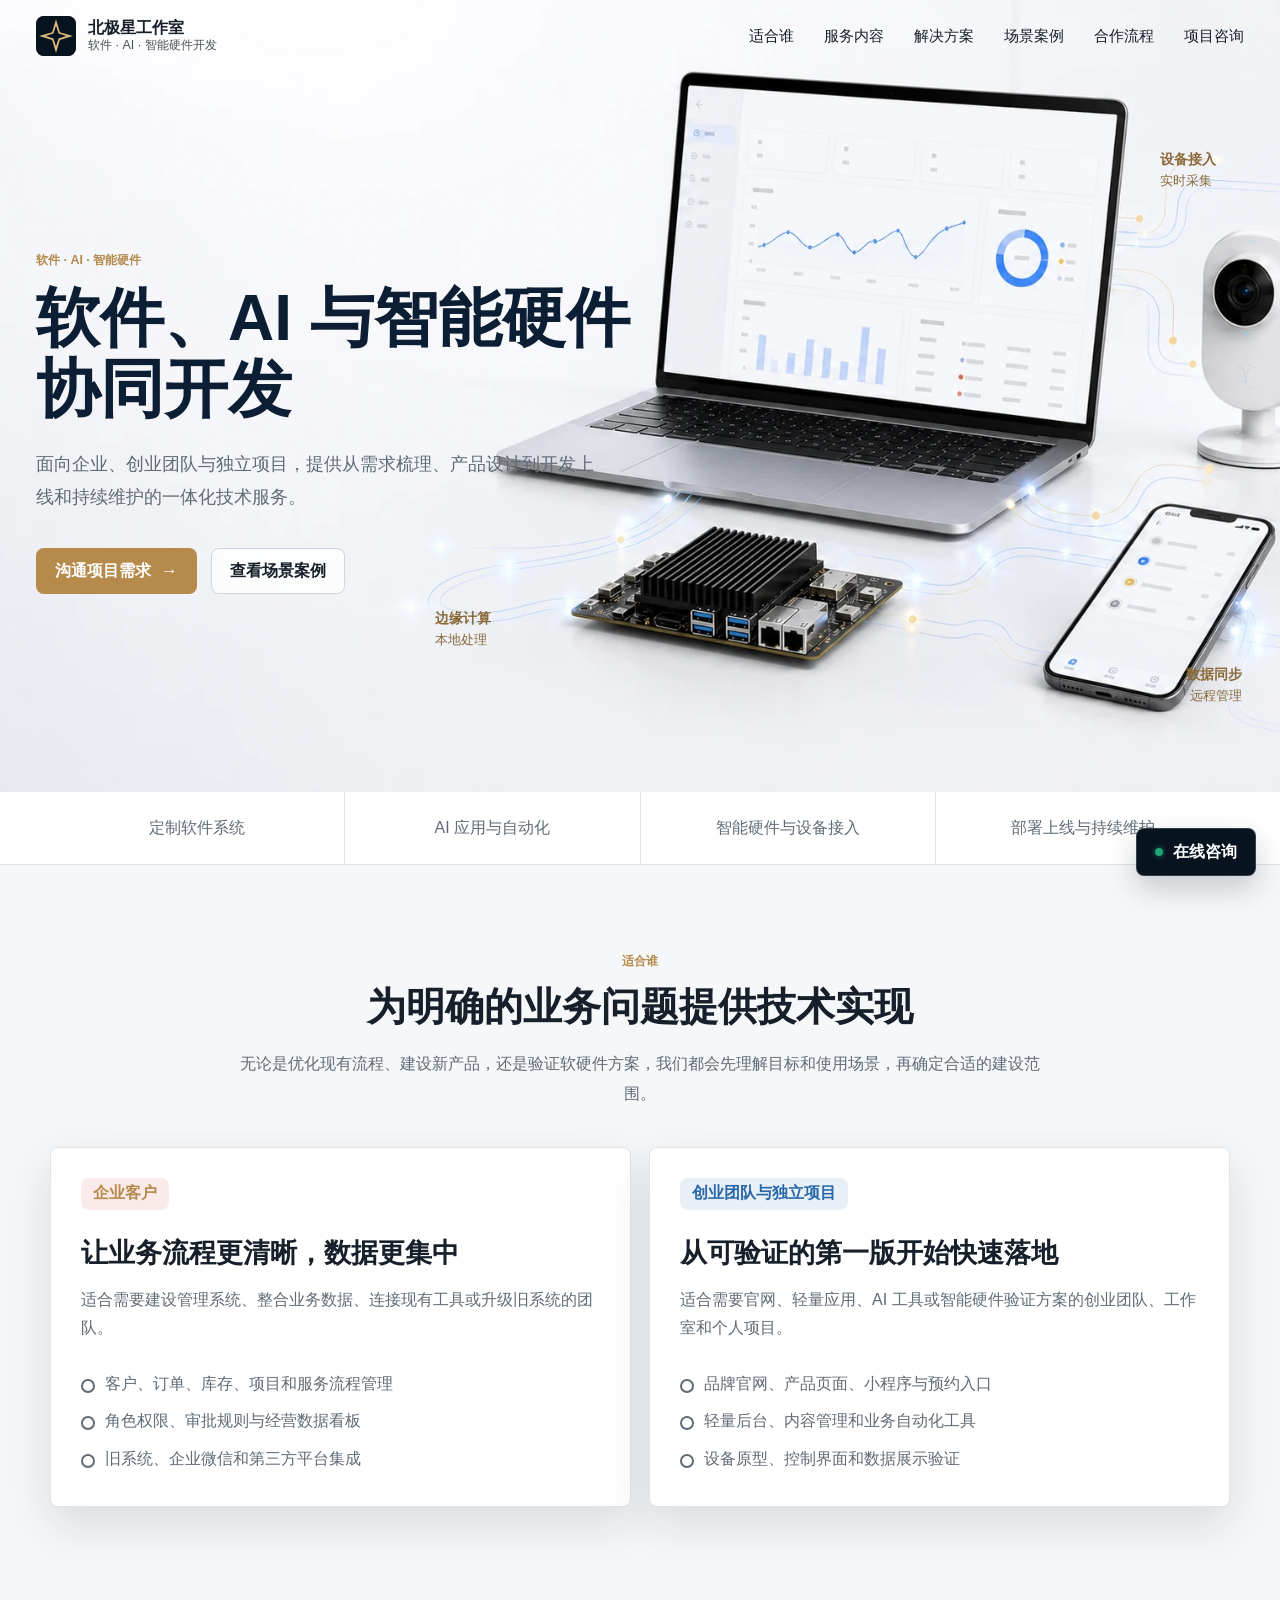
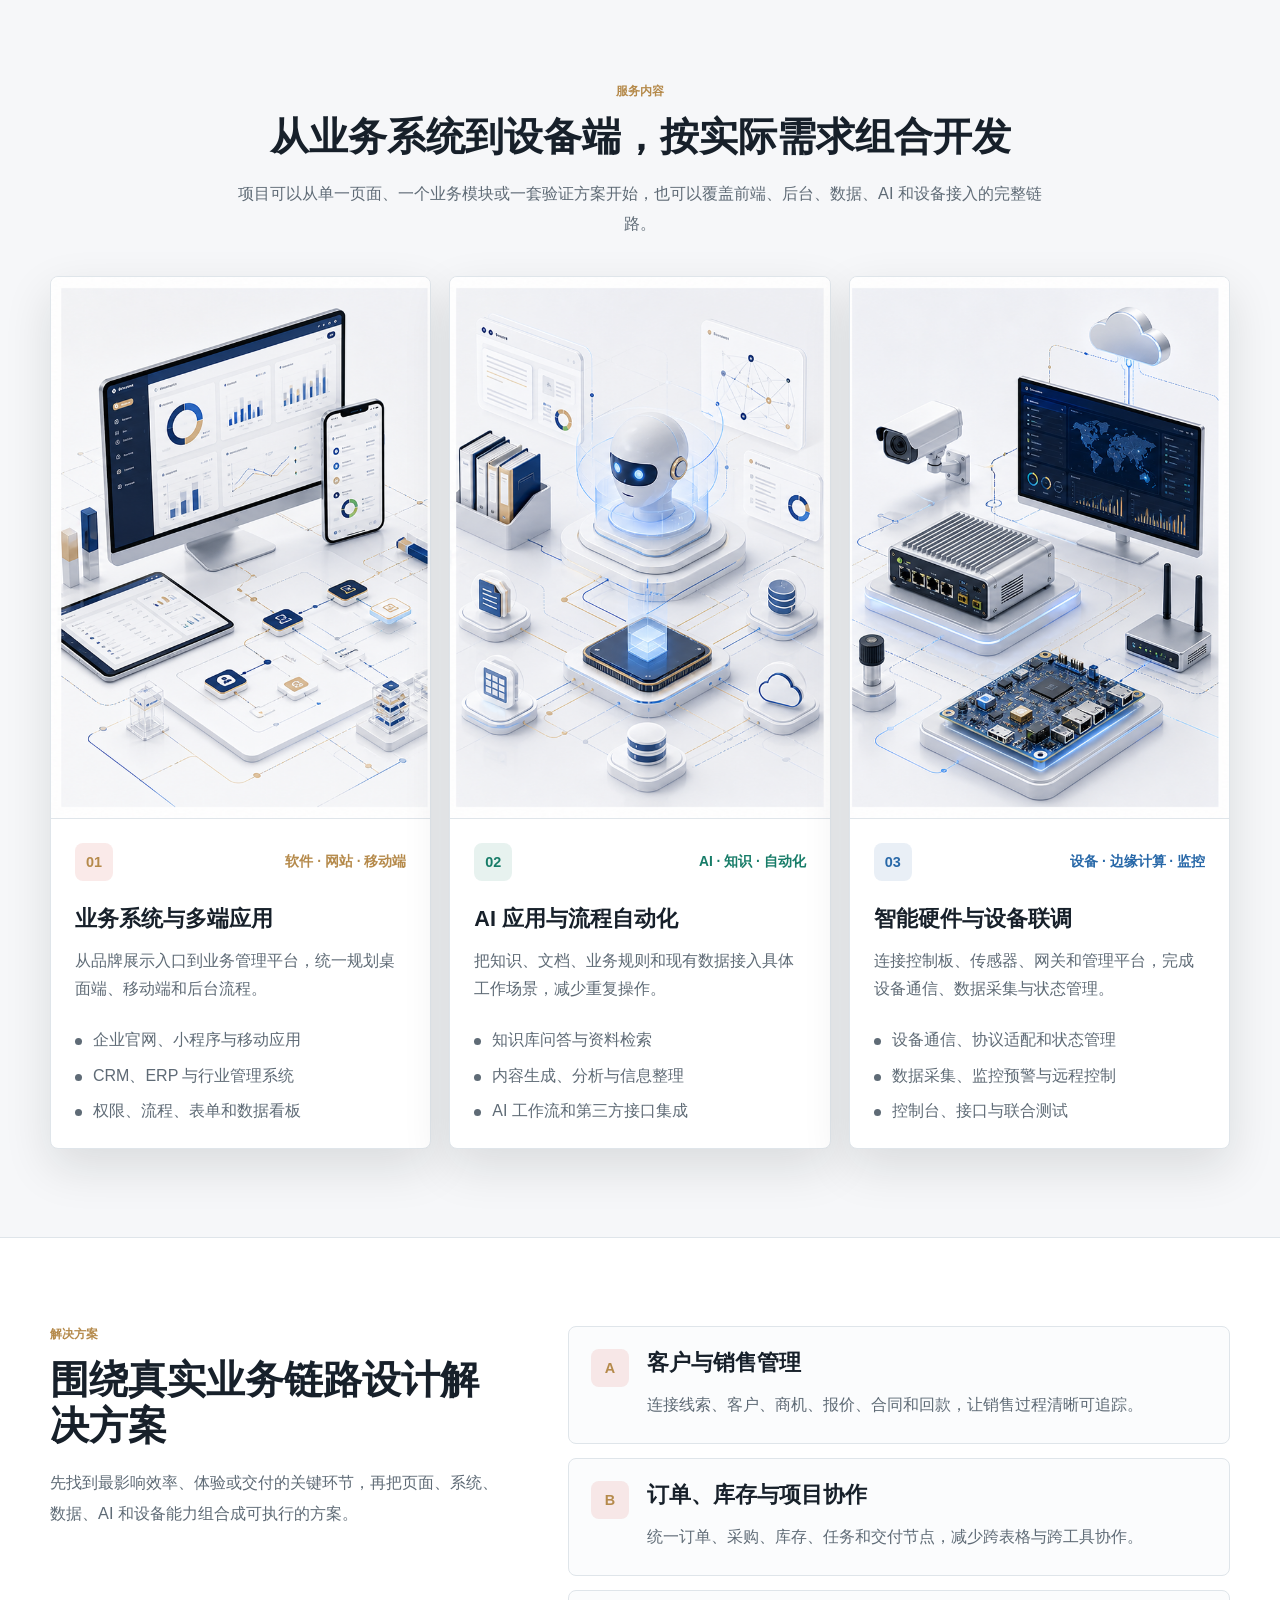
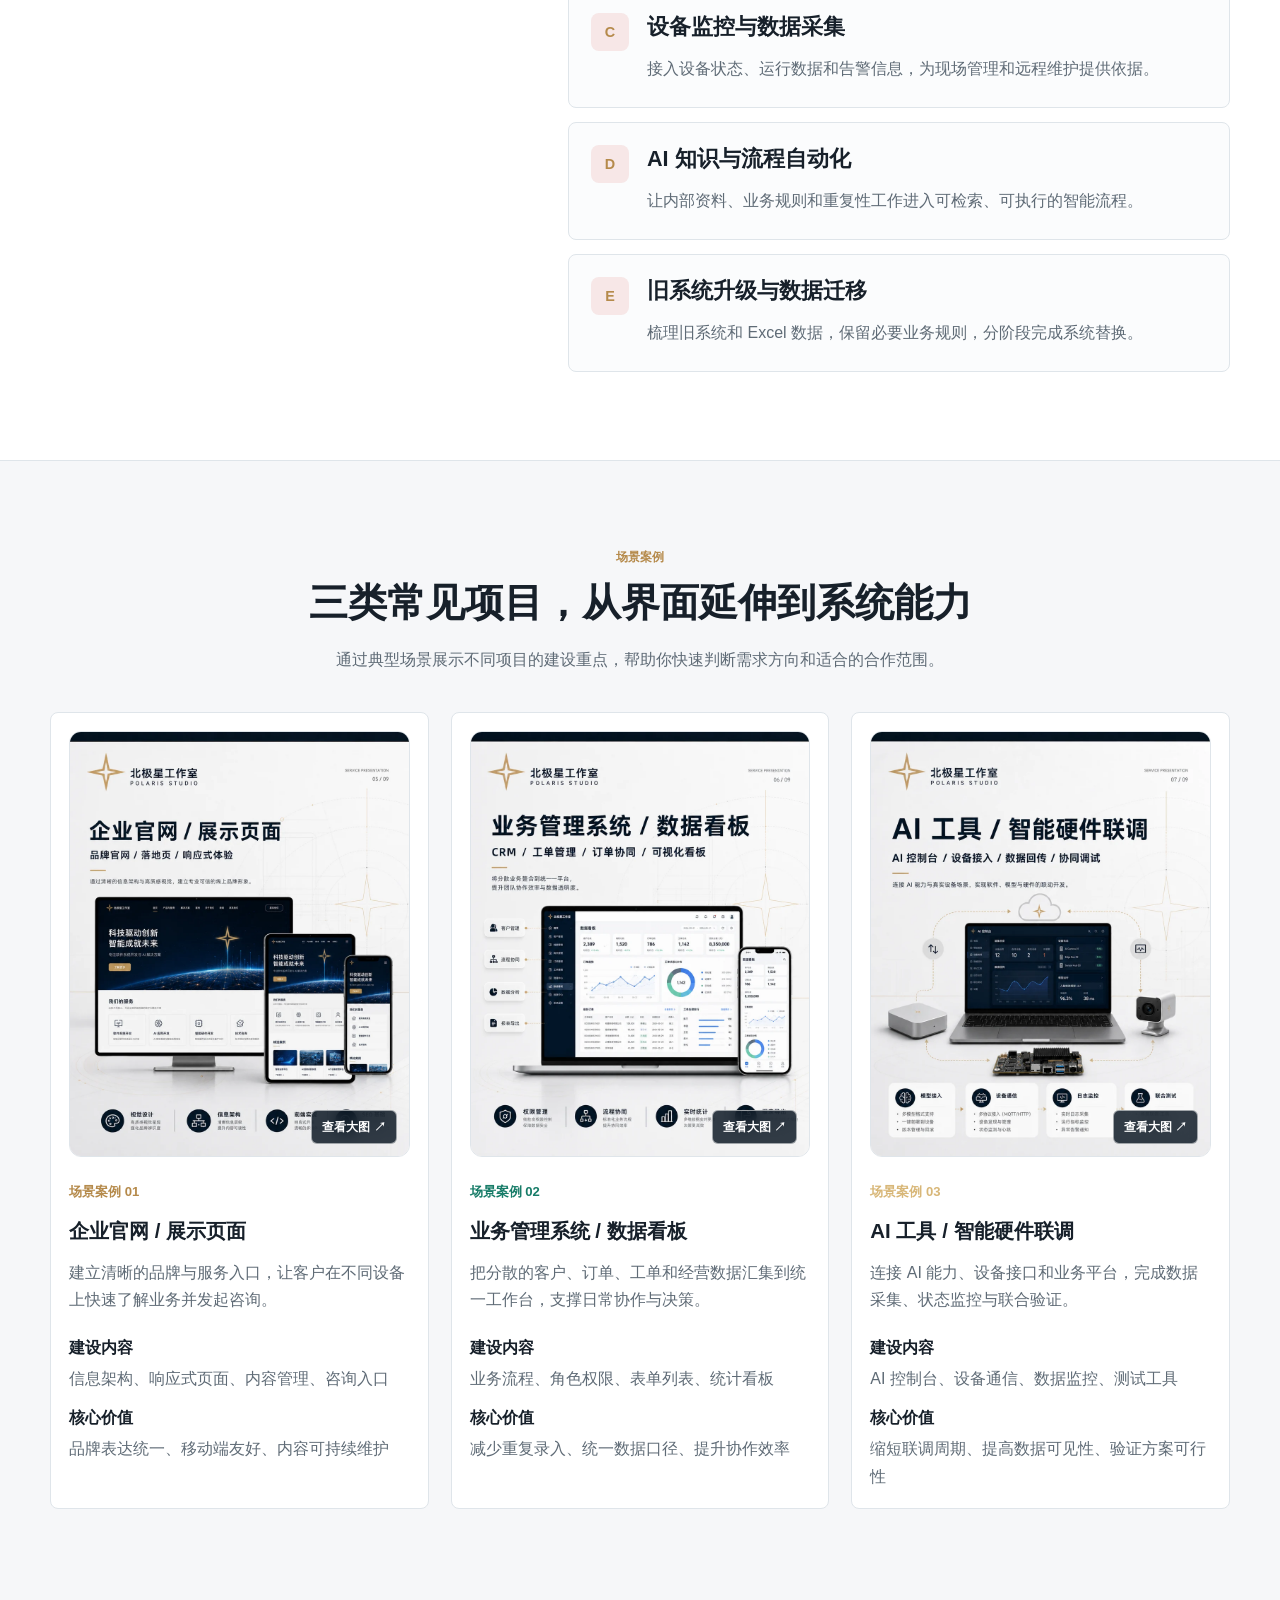
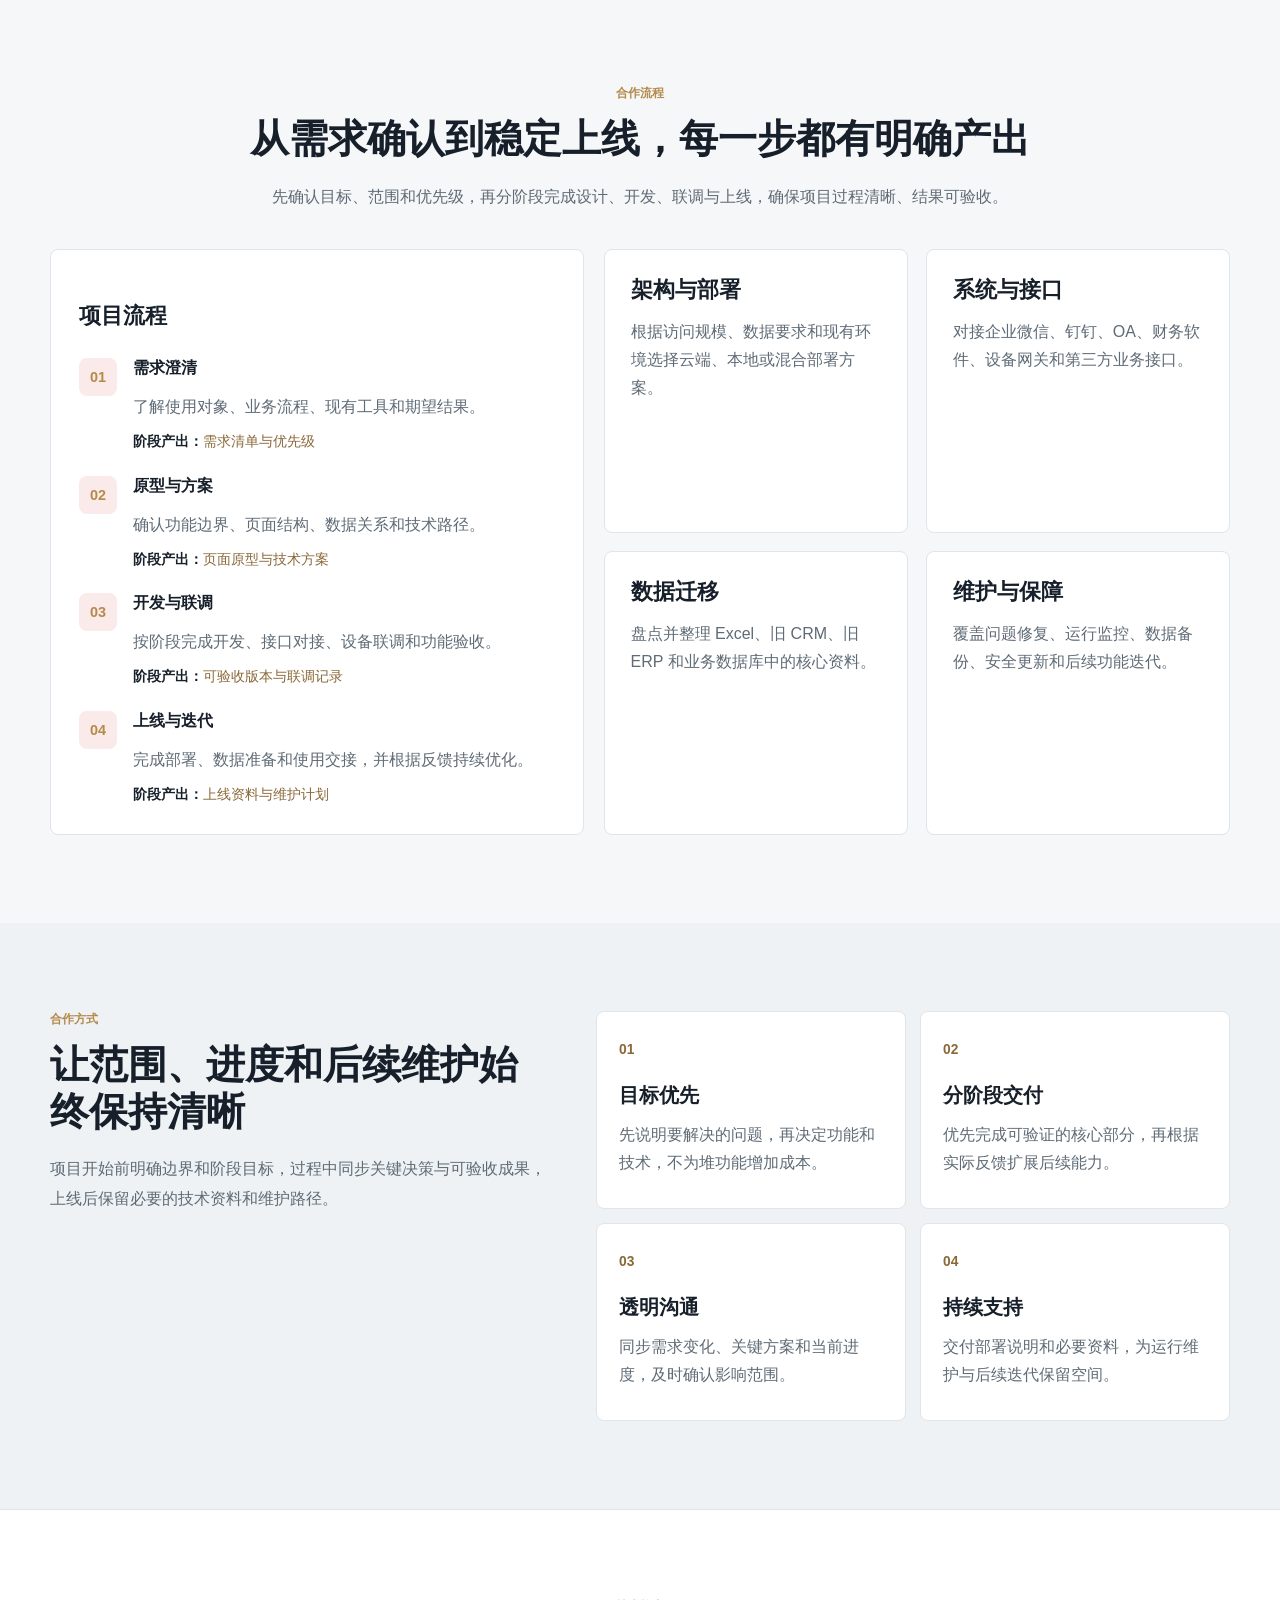
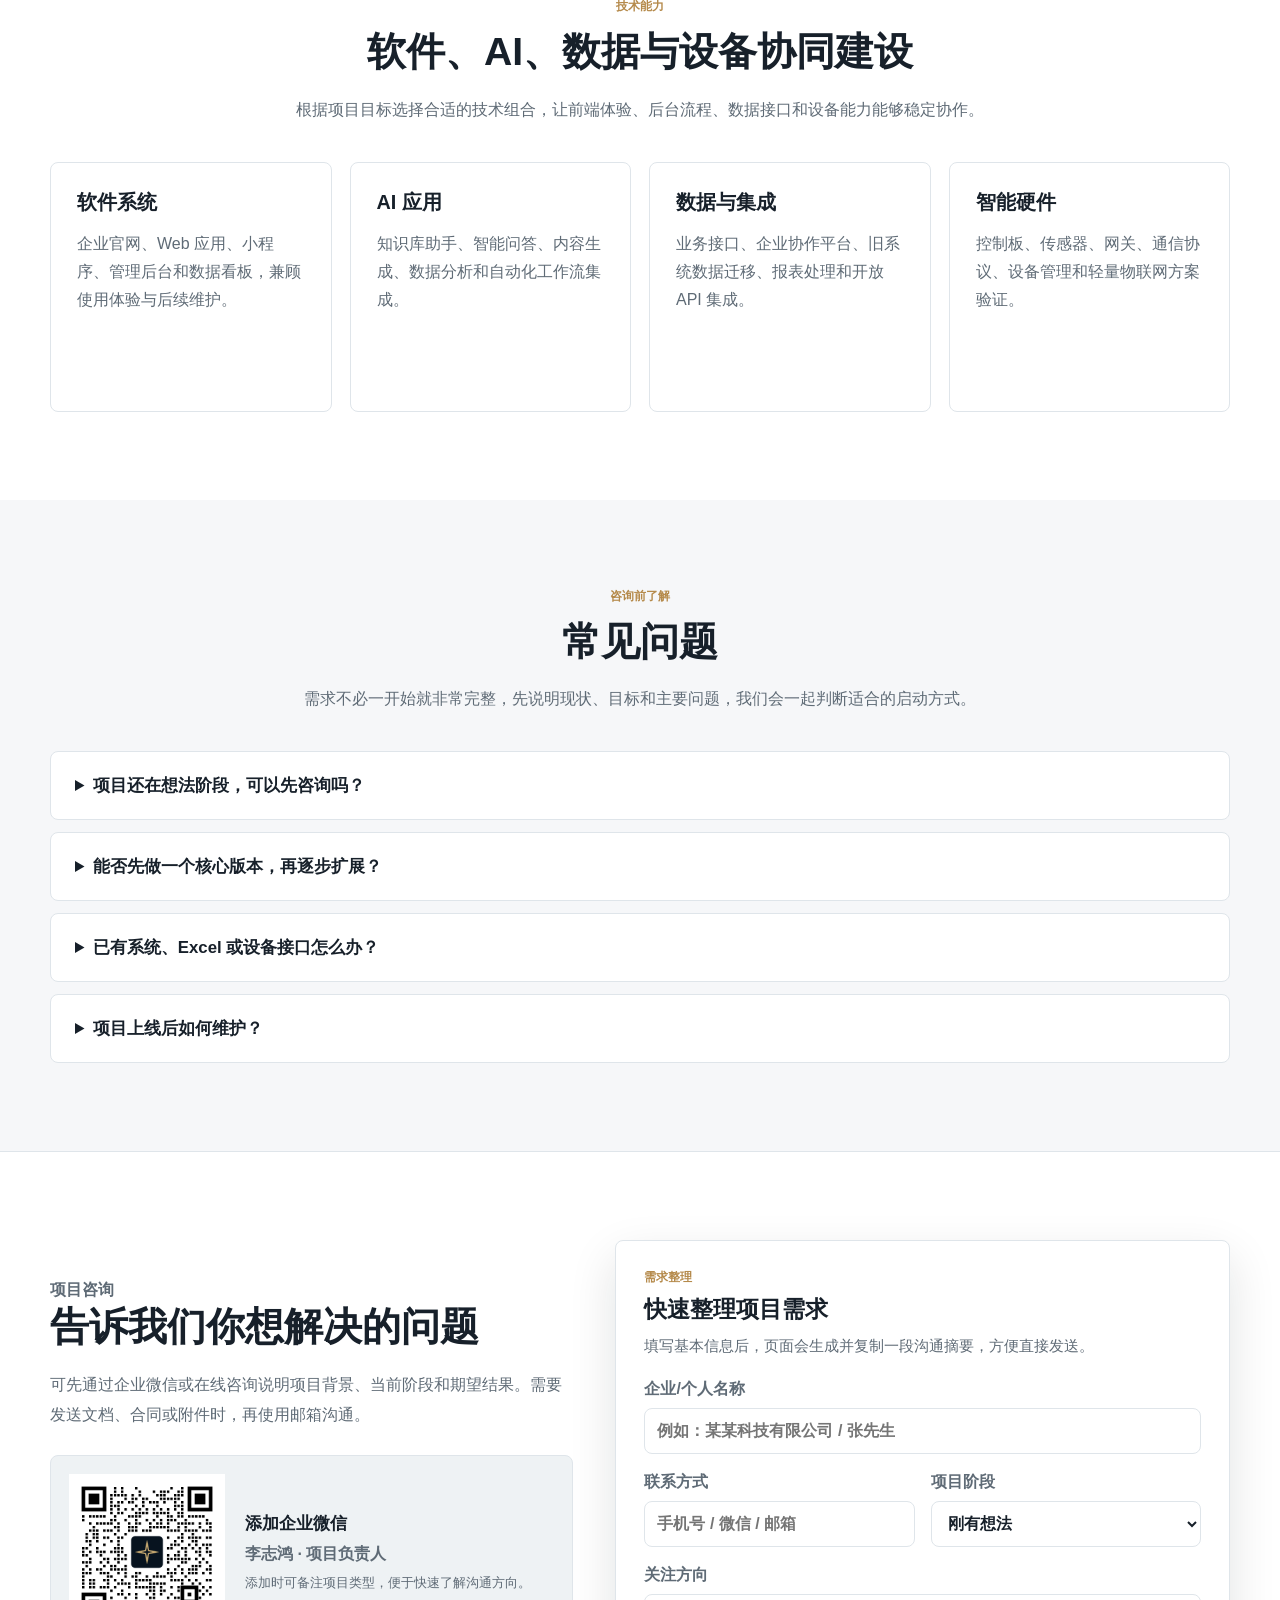
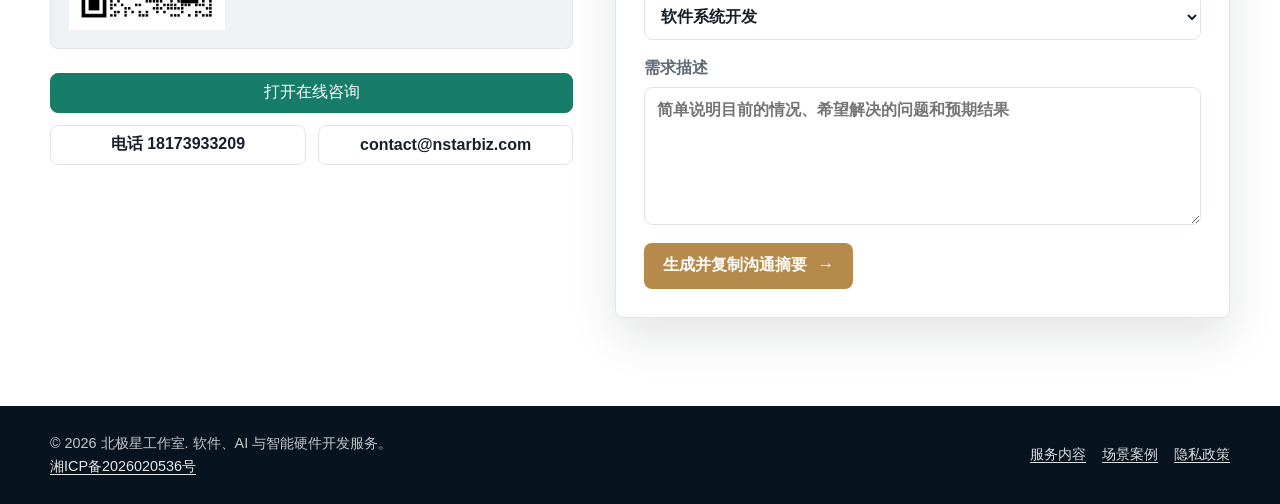
==== commit ee45ecdb: "feat: add illustrated service showcase" ====
--- a/index.html
+++ b/index.html
@@ -143,60 +143,55 @@
         </div>
 
         <div class="section-shell product-grid">
-          <article class="product-card">
-            <div class="card-topline">
-              <span class="card-icon" aria-hidden="true">01</span>
-              <span>软件系统</span>
-            </div>
-            <h3>定制业务系统与管理后台</h3>
-            <p>围绕客户、订单、库存、合同、项目、审批和报表建设可持续使用的业务系统。</p>
-            <ul>
-              <li>CRM、ERP 与行业管理系统</li>
-              <li>权限、流程、表单和数据看板</li>
-              <li>Web、移动端与多角色协作</li>
-            </ul>
-          </article>
-
-          <article class="product-card accent-green">
-            <div class="card-topline">
-              <span class="card-icon" aria-hidden="true">02</span>
-              <span>AI 应用</span>
-            </div>
-            <h3>AI 助手与流程自动化</h3>
-            <p>把知识、文档、业务规则和现有数据接入 AI，形成能够服务具体工作的智能应用。</p>
-            <ul>
-              <li>知识库问答与资料检索</li>
-              <li>内容生成、分析与信息整理</li>
-              <li>AI 工作流和第三方接口集成</li>
-            </ul>
-          </article>
-
-          <article class="product-card accent-gold">
-            <div class="card-topline">
-              <span class="card-icon" aria-hidden="true">03</span>
-              <span>网站与移动端</span>
-            </div>
-            <h3>企业官网、小程序与移动应用</h3>
-            <p>建设清晰、快速、便于维护的线上入口，让品牌展示、客户咨询和基础业务能够顺畅衔接。</p>
-            <ul>
-              <li>企业官网、产品站和活动页面</li>
-              <li>小程序、H5 与移动端应用</li>
-              <li>预约、会员、订单和内容管理</li>
-            </ul>
-          </article>
-
-          <article class="product-card accent-blue">
-            <div class="card-topline">
-              <span class="card-icon" aria-hidden="true">04</span>
-              <span>智能硬件</span>
-            </div>
-            <h3>设备接入与软硬件联调</h3>
-            <p>连接控制板、传感器、网关和管理平台，完成从设备通信到数据展示的协同验证。</p>
-            <ul>
-              <li>设备通信、协议适配和状态管理</li>
-              <li>数据采集、监控预警与远程控制</li>
-              <li>控制台、接口与联合测试</li>
-            </ul>
+          <article class="product-card product-card-illustrated">
+            <div class="product-illustration product-illustration-software" aria-hidden="true"></div>
+            <div class="product-card-body">
+              <div class="card-topline">
+                <span class="card-icon" aria-hidden="true">01</span>
+                <span>软件 · 网站 · 移动端</span>
+              </div>
+              <h3>业务系统与多端应用</h3>
+              <p>从品牌展示入口到业务管理平台，统一规划桌面端、移动端和后台流程。</p>
+              <ul>
+                <li>企业官网、小程序与移动应用</li>
+                <li>CRM、ERP 与行业管理系统</li>
+                <li>权限、流程、表单和数据看板</li>
+              </ul>
+            </div>
+          </article>
+
+          <article class="product-card product-card-illustrated accent-green">
+            <div class="product-illustration product-illustration-ai" aria-hidden="true"></div>
+            <div class="product-card-body">
+              <div class="card-topline">
+                <span class="card-icon" aria-hidden="true">02</span>
+                <span>AI · 知识 · 自动化</span>
+              </div>
+              <h3>AI 应用与流程自动化</h3>
+              <p>把知识、文档、业务规则和现有数据接入具体工作场景，减少重复操作。</p>
+              <ul>
+                <li>知识库问答与资料检索</li>
+                <li>内容生成、分析与信息整理</li>
+                <li>AI 工作流和第三方接口集成</li>
+              </ul>
+            </div>
+          </article>
+
+          <article class="product-card product-card-illustrated accent-blue">
+            <div class="product-illustration product-illustration-hardware" aria-hidden="true"></div>
+            <div class="product-card-body">
+              <div class="card-topline">
+                <span class="card-icon" aria-hidden="true">03</span>
+                <span>设备 · 边缘计算 · 监控</span>
+              </div>
+              <h3>智能硬件与设备联调</h3>
+              <p>连接控制板、传感器、网关和管理平台，完成设备通信、数据采集与状态管理。</p>
+              <ul>
+                <li>设备通信、协议适配和状态管理</li>
+                <li>数据采集、监控预警与远程控制</li>
+                <li>控制台、接口与联合测试</li>
+              </ul>
+            </div>
           </article>
         </div>
       </section>
--- a/styles.css
+++ b/styles.css
@@ -414,7 +414,7 @@
 
 .product-grid {
   display: grid;
-  grid-template-columns: repeat(4, minmax(0, 1fr));
+  grid-template-columns: repeat(3, minmax(0, 1fr));
   gap: 18px;
   margin-top: 38px;
 }
@@ -500,6 +500,40 @@
 .product-card {
   min-height: 398px;
   padding: 26px;
+}
+
+.product-card-illustrated {
+  min-height: 0;
+  padding: 0;
+  overflow: hidden;
+}
+
+.product-illustration {
+  aspect-ratio: 7 / 10;
+  border-bottom: 1px solid var(--line);
+  background-image: url("./assets/service-illustration-triptych.png");
+  background-repeat: no-repeat;
+  background-size: 300% 100%;
+}
+
+.product-illustration-software {
+  background-position: left center;
+}
+
+.product-illustration-ai {
+  background-position: center center;
+}
+
+.product-illustration-hardware {
+  background-position: right center;
+}
+
+.product-card-body {
+  padding: 24px;
+}
+
+.product-card-illustrated h3 {
+  margin-top: 20px;
 }
 
 .card-topline {
@@ -1350,6 +1384,18 @@
   }
 }
 
+@media (min-width: 641px) and (max-width: 980px) {
+  .product-grid {
+    grid-template-columns: repeat(2, minmax(0, 1fr));
+  }
+
+  .product-card-illustrated:last-child {
+    grid-column: 1 / -1;
+    width: calc((100% - 18px) / 2);
+    justify-self: center;
+  }
+}
+
 @media (max-width: 640px) {
   :root {
     --section-pad: 52px;
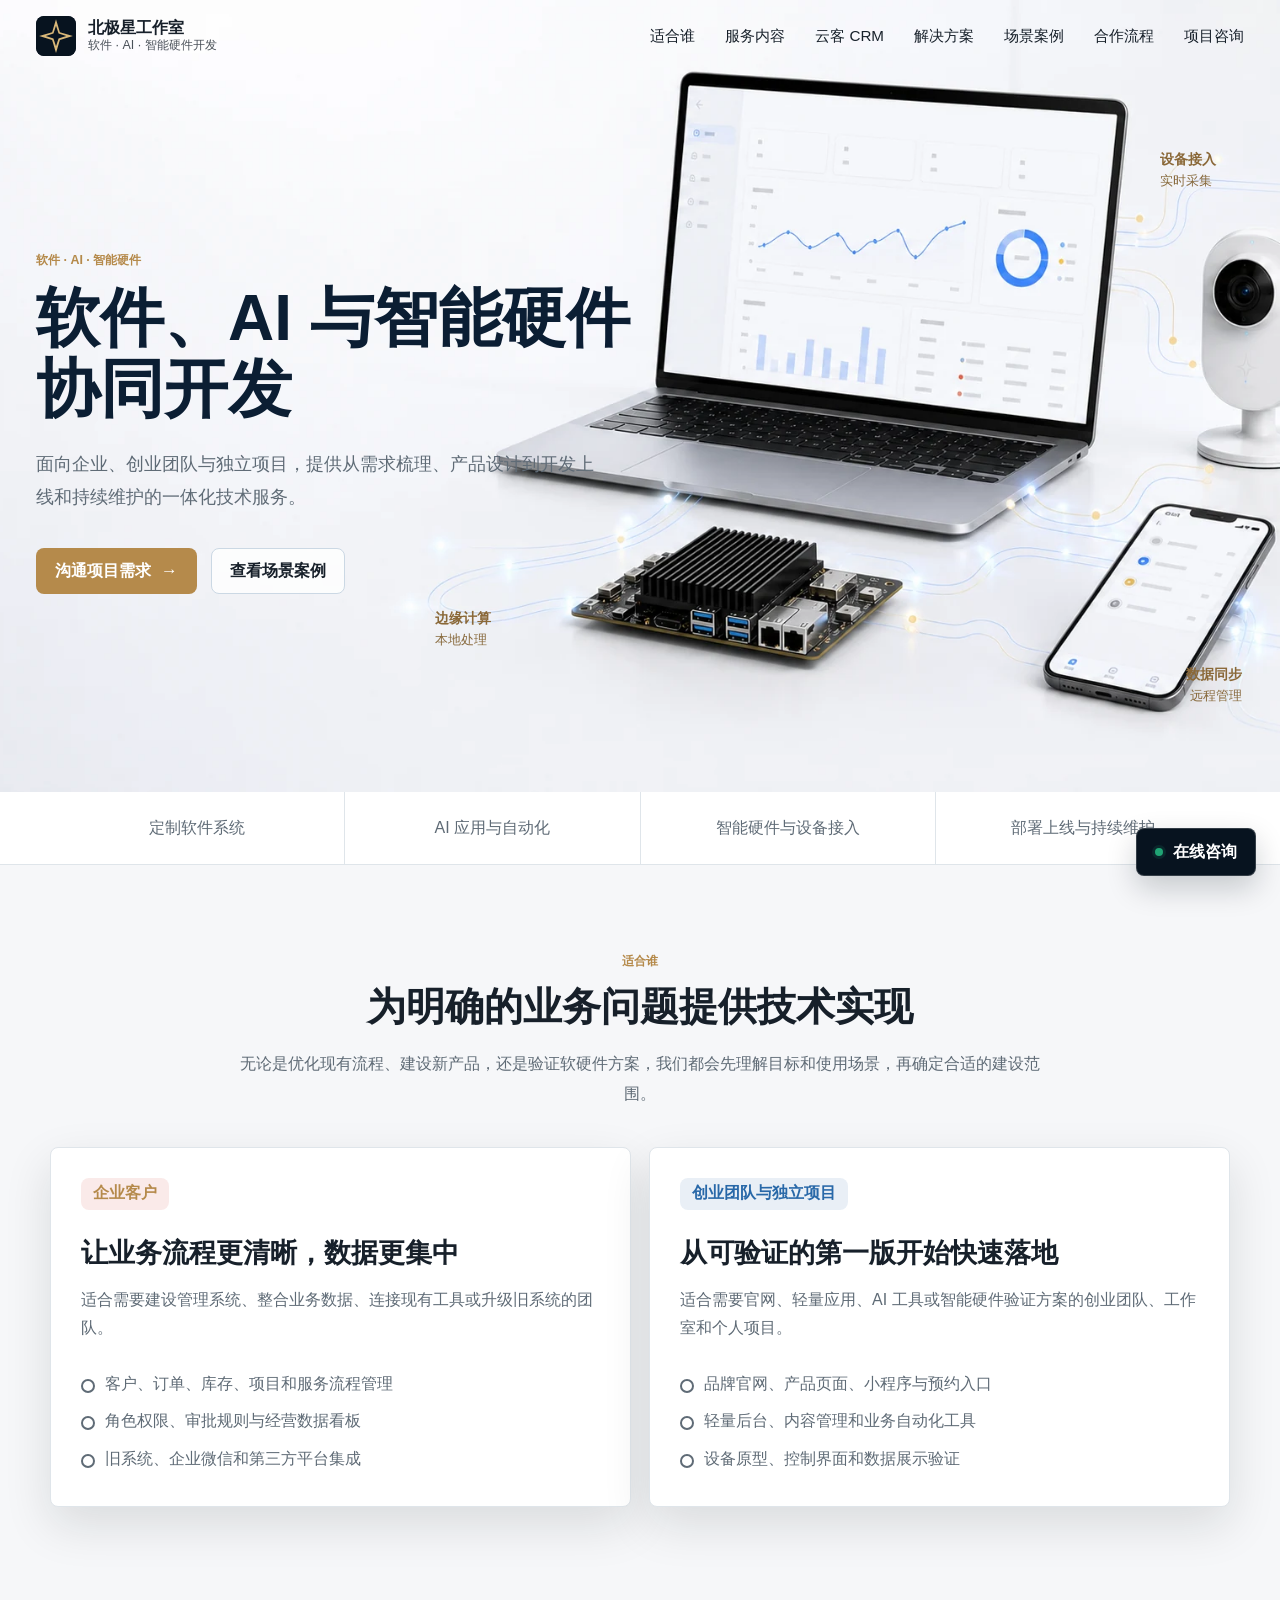
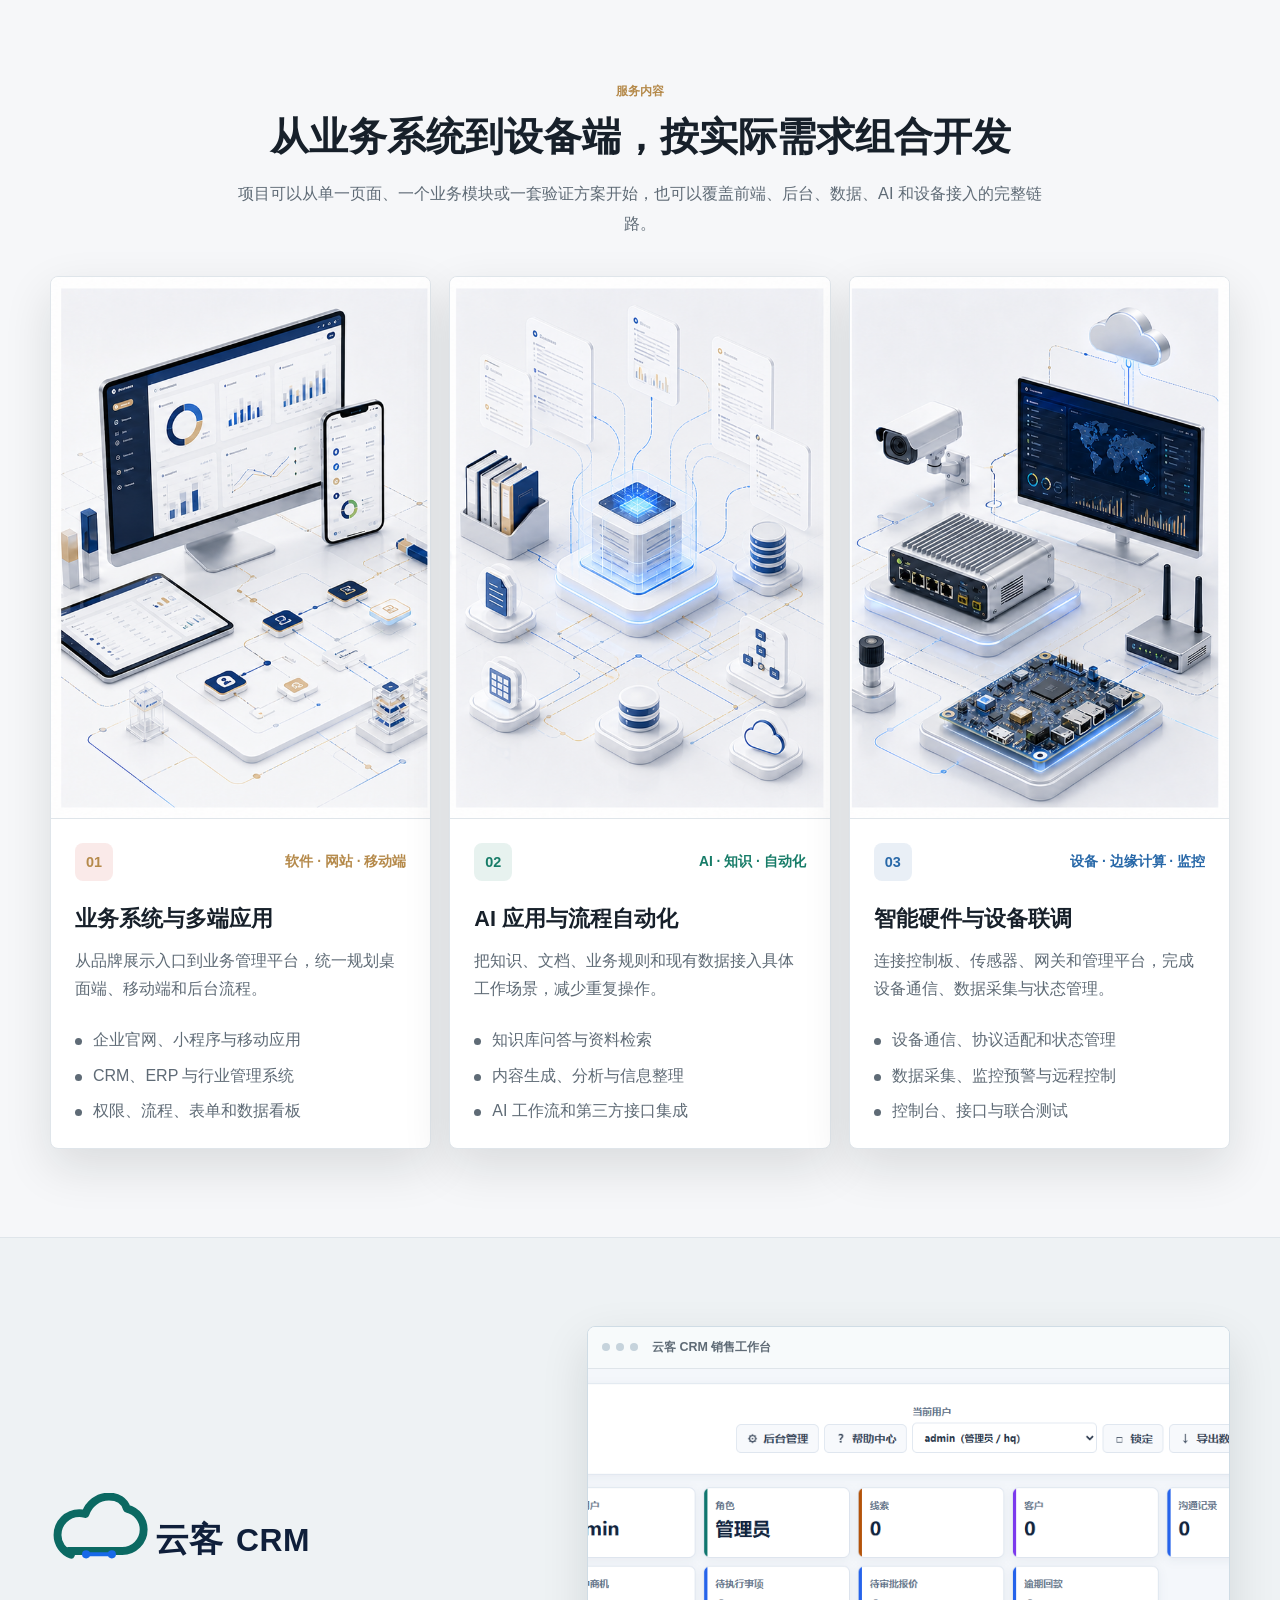
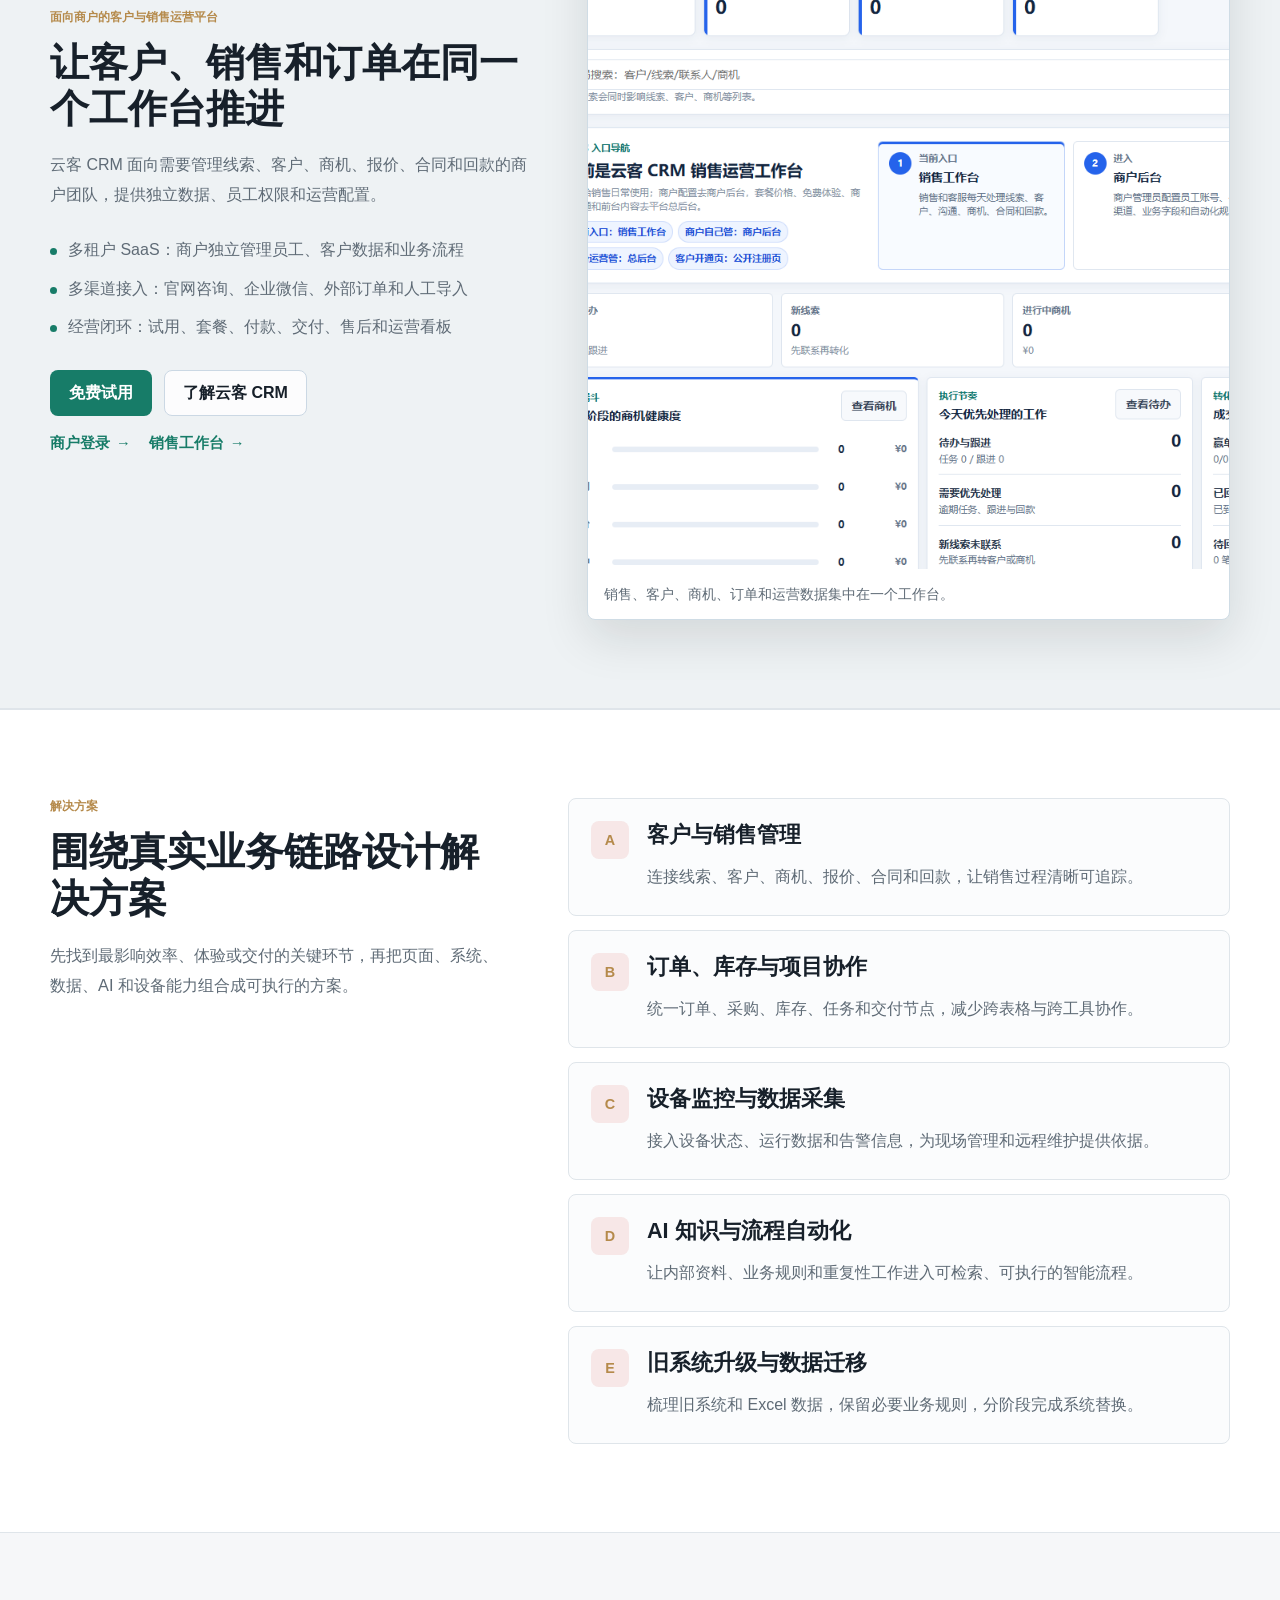
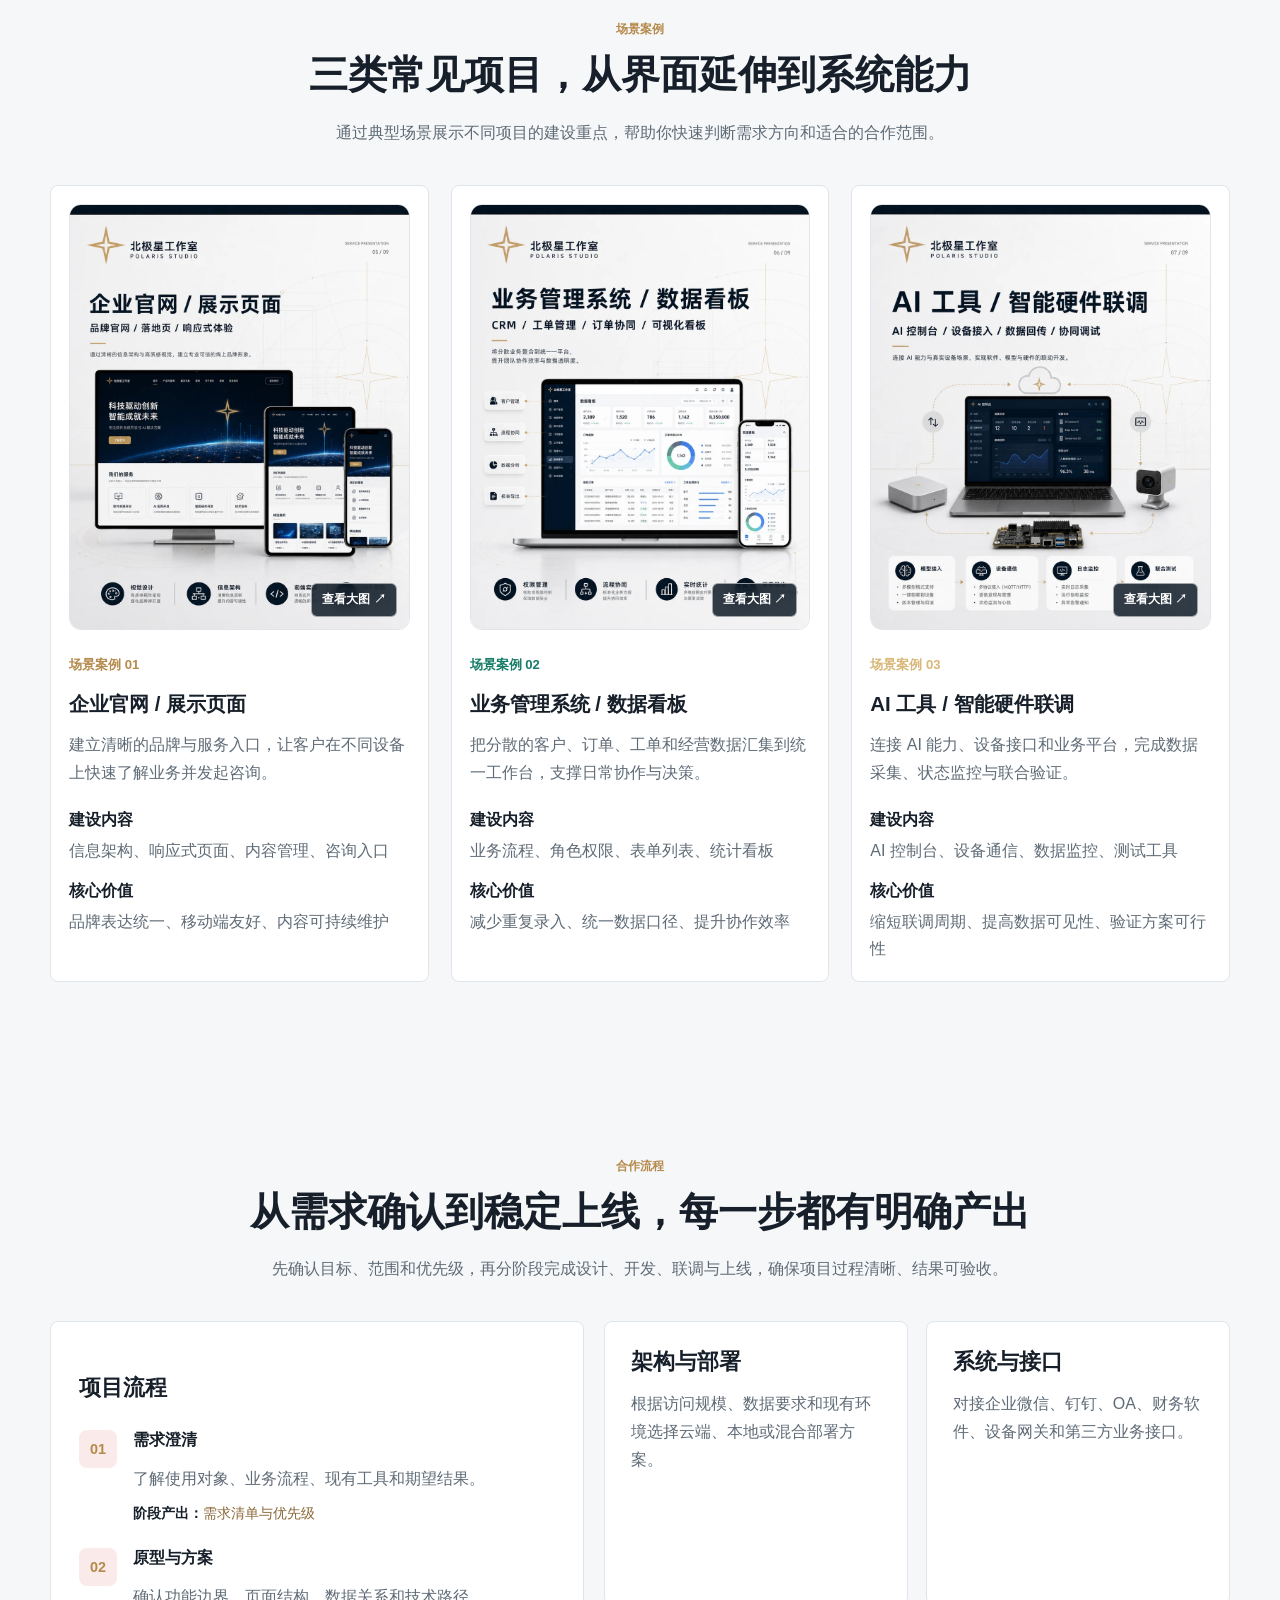
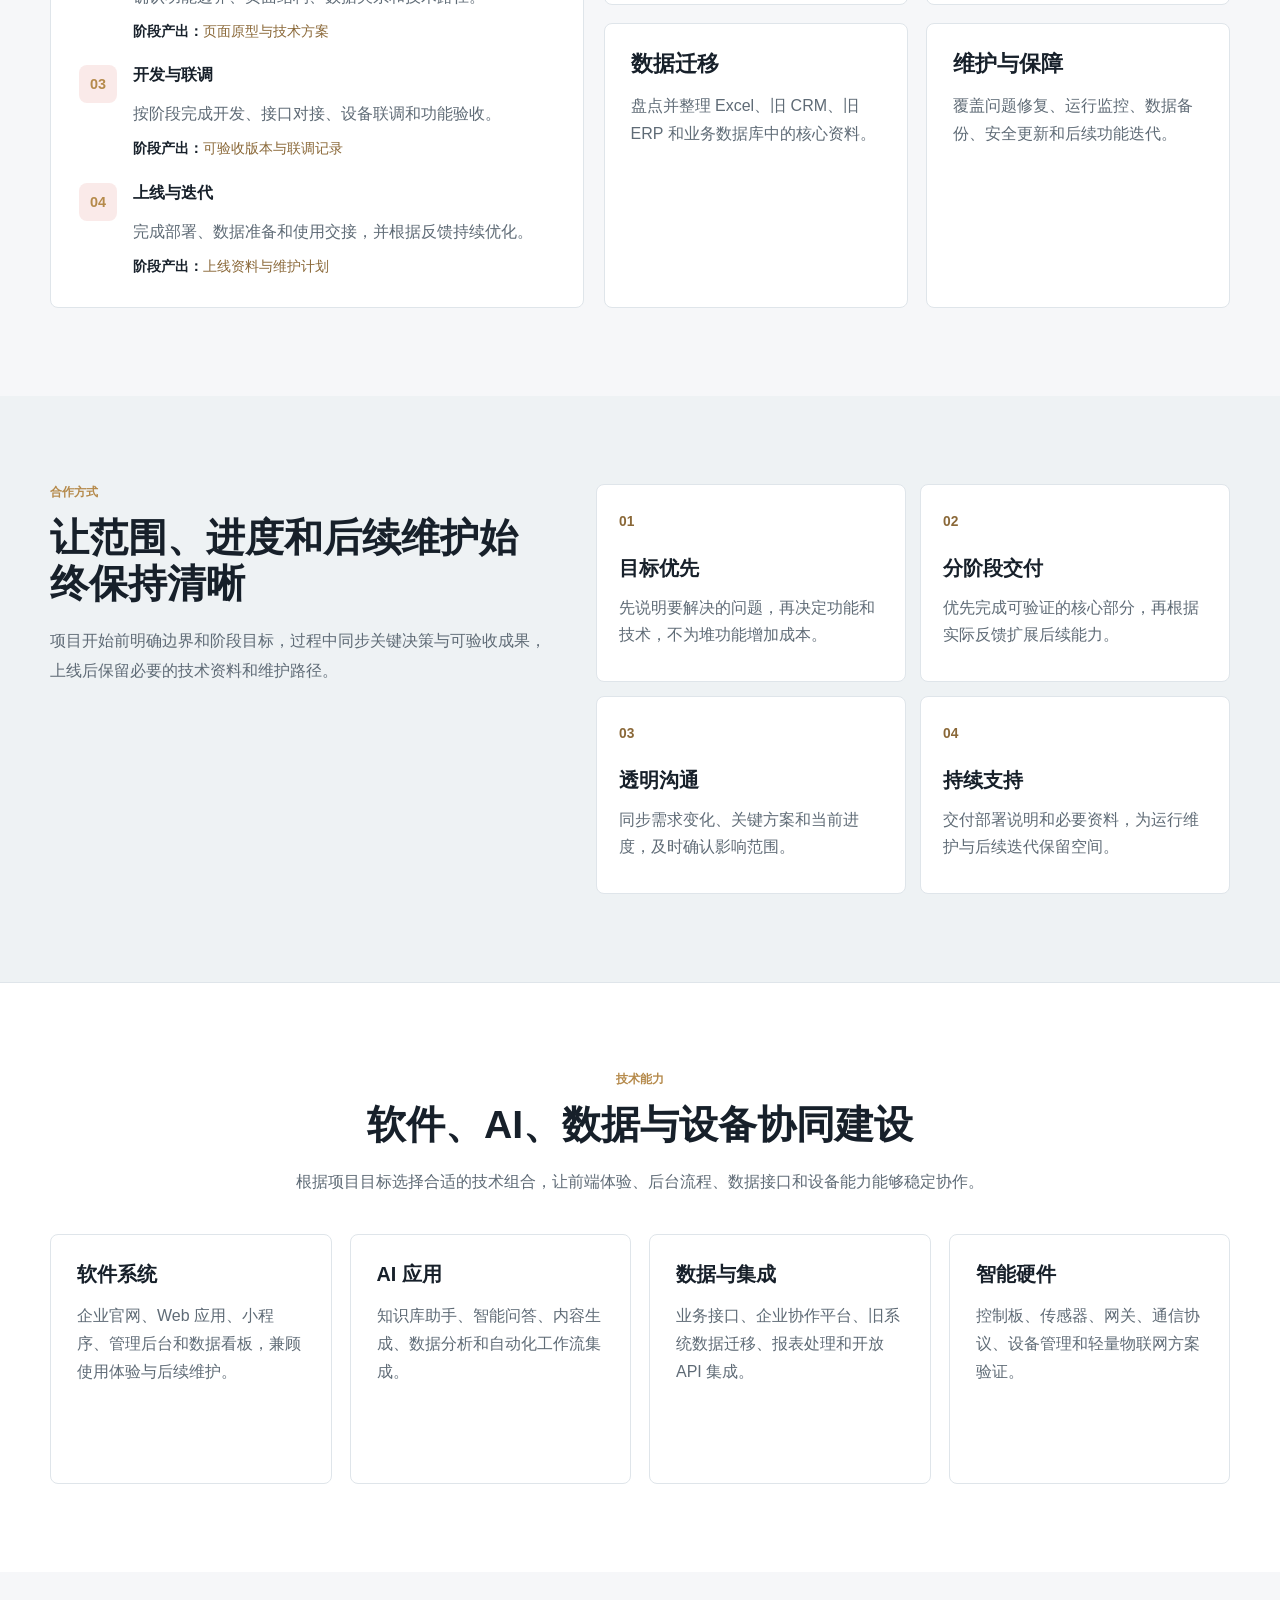
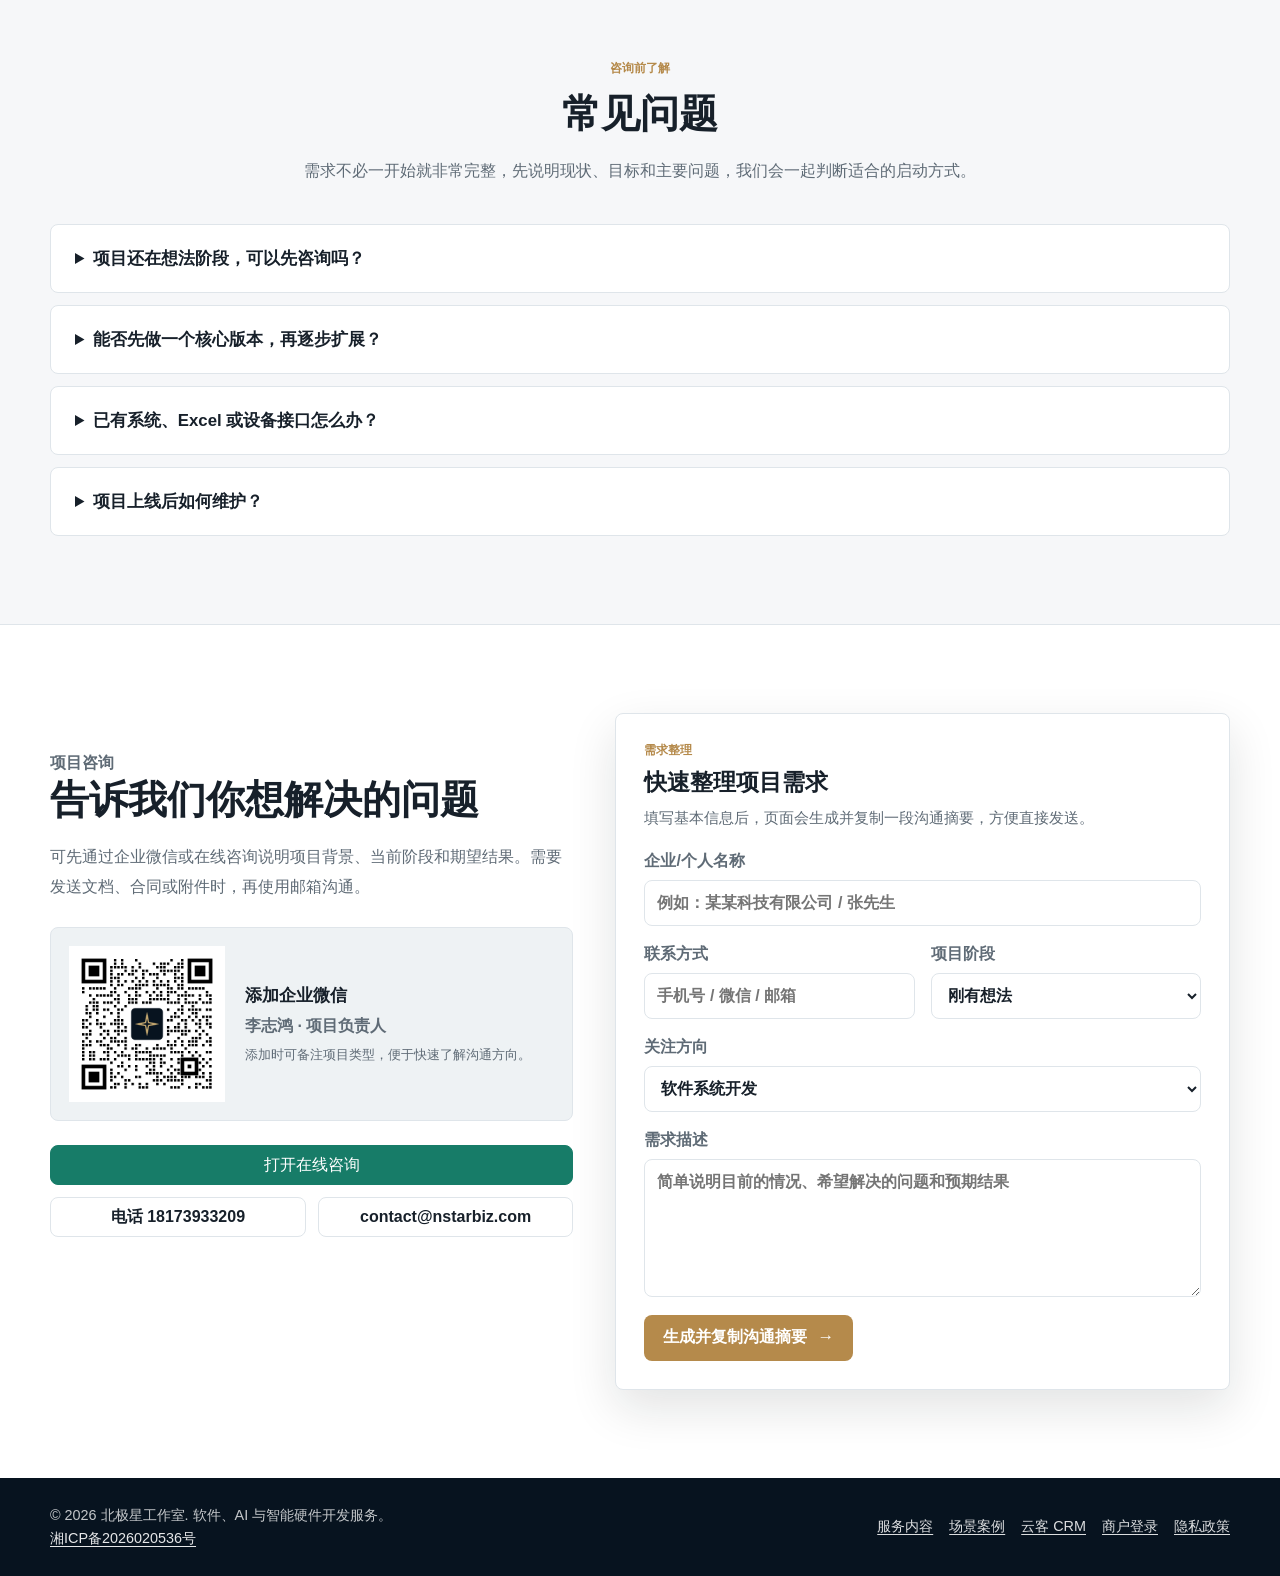
==== commit 666ea736: "feat: add yunke crm product entry" ====
--- a/index.html
+++ b/index.html
@@ -34,6 +34,7 @@
       <nav class="site-nav" id="site-nav" aria-label="主导航">
         <a href="#audience">适合谁</a>
         <a href="#products">服务内容</a>
+        <a href="#yunke-crm">云客 CRM</a>
         <a href="#solutions">解决方案</a>
         <a href="#cases">场景案例</a>
         <a href="#delivery">合作流程</a>
@@ -196,6 +197,56 @@
         </div>
       </section>
 
+      <section class="section crm-product" id="yunke-crm">
+        <div class="section-shell crm-product-layout">
+          <div class="crm-product-copy">
+            <img
+              class="crm-product-logo"
+              src="./assets/brand/yunke-crm-wordmark-color.svg"
+              alt="云客 CRM"
+              width="358"
+              height="80"
+              loading="lazy"
+              decoding="async"
+            />
+            <p class="section-kicker">面向商户的客户与销售运营平台</p>
+            <h2>让客户、销售和订单在同一个工作台推进</h2>
+            <p>
+              云客 CRM 面向需要管理线索、客户、商机、报价、合同和回款的商户团队，提供独立数据、员工权限和运营配置。
+            </p>
+            <ul class="crm-product-points">
+              <li>多租户 SaaS：商户独立管理员工、客户数据和业务流程</li>
+              <li>多渠道接入：官网咨询、企业微信、外部订单和人工导入</li>
+              <li>经营闭环：试用、套餐、付款、交付、售后和运营看板</li>
+            </ul>
+            <div class="crm-product-actions">
+              <a class="button button-primary" href="https://cn.nstarbiz.com/crm/signup.html?plan=trial">免费试用</a>
+              <a class="button button-secondary" href="https://cn.nstarbiz.com/crm/pricing.html">了解云客 CRM</a>
+            </div>
+            <div class="crm-product-links" aria-label="云客 CRM 入口">
+              <a href="https://app.cn.nstarbiz.com/login.html">商户登录</a>
+              <a href="https://cn.nstarbiz.com/crm/">销售工作台</a>
+            </div>
+          </div>
+
+          <figure class="crm-product-preview">
+            <div class="crm-product-preview-bar" aria-hidden="true">
+              <span></span><span></span><span></span>
+              <strong>云客 CRM 销售工作台</strong>
+            </div>
+            <img
+              src="./assets/yunke-crm-workbench.png"
+              alt="云客 CRM 销售工作台的线索、客户和商机管理界面"
+              width="1200"
+              height="800"
+              loading="lazy"
+              decoding="async"
+            />
+            <figcaption>销售、客户、商机、订单和运营数据集中在一个工作台。</figcaption>
+          </figure>
+        </div>
+      </section>
+
       <section class="section solutions" id="solutions">
         <div class="section-shell solution-layout">
           <div class="section-heading align-left">
@@ -636,6 +687,8 @@
         <nav class="footer-links" aria-label="页脚导航">
           <a href="#products">服务内容</a>
           <a href="#cases">场景案例</a>
+          <a href="https://cn.nstarbiz.com/crm/pricing.html">云客 CRM</a>
+          <a href="https://app.cn.nstarbiz.com/login.html">商户登录</a>
           <a href="./privacy.html">隐私政策</a>
         </nav>
       </div>
--- a/styles.css
+++ b/styles.css
@@ -511,7 +511,7 @@
 .product-illustration {
   aspect-ratio: 7 / 10;
   border-bottom: 1px solid var(--line);
-  background-image: url("./assets/service-illustration-triptych.png");
+  background-image: url("./assets/service-illustration-triptych-v2.png");
   background-repeat: no-repeat;
   background-size: 300% 100%;
 }
@@ -629,6 +629,144 @@
   border-radius: 50%;
   content: "";
   background: currentColor;
+}
+
+.crm-product {
+  border-block: 1px solid var(--line);
+  background: var(--surface-muted);
+}
+
+.crm-product-layout {
+  display: grid;
+  grid-template-columns: minmax(0, 0.86fr) minmax(0, 1.14fr);
+  gap: 52px;
+  align-items: center;
+}
+
+.crm-product-logo {
+  display: block;
+  width: min(286px, 100%);
+  height: auto;
+  margin-bottom: 30px;
+}
+
+.crm-product-copy h2 {
+  margin: 0;
+  font-size: 2.45rem;
+  line-height: 1.18;
+}
+
+.crm-product-copy > p:not(.section-kicker) {
+  margin: 18px 0 0;
+  color: var(--ink-muted);
+  line-height: 1.85;
+}
+
+.crm-product-points {
+  display: grid;
+  gap: 12px;
+  margin: 28px 0 0;
+  padding: 0;
+  list-style: none;
+}
+
+.crm-product-points li {
+  position: relative;
+  padding-left: 18px;
+  color: var(--ink-muted);
+  line-height: 1.65;
+}
+
+.crm-product-points li::before {
+  position: absolute;
+  top: 0.7em;
+  left: 0;
+  width: 7px;
+  height: 7px;
+  border-radius: 50%;
+  background: var(--green);
+  content: "";
+}
+
+.crm-product-actions {
+  display: flex;
+  flex-wrap: wrap;
+  gap: 12px;
+  margin-top: 30px;
+}
+
+.crm-product-actions .button-primary {
+  background: var(--green);
+}
+
+.crm-product-actions .button-primary:hover,
+.crm-product-actions .button-primary:focus-visible {
+  background: #116754;
+}
+
+.crm-product-links {
+  display: flex;
+  flex-wrap: wrap;
+  gap: 18px;
+  margin-top: 18px;
+  font-size: 0.92rem;
+  font-weight: 800;
+}
+
+.crm-product-links a {
+  color: var(--green);
+}
+
+.crm-product-links a::after {
+  margin-left: 6px;
+  content: "→";
+}
+
+.crm-product-preview {
+  margin: 0;
+  overflow: hidden;
+  border: 1px solid #cfdce5;
+  border-radius: var(--radius);
+  background: var(--surface);
+  box-shadow: var(--shadow);
+}
+
+.crm-product-preview-bar {
+  display: flex;
+  align-items: center;
+  gap: 6px;
+  min-height: 42px;
+  padding: 0 14px;
+  border-bottom: 1px solid var(--line);
+  background: #f7fafb;
+}
+
+.crm-product-preview-bar span {
+  width: 8px;
+  height: 8px;
+  border-radius: 50%;
+  background: #c6d3dc;
+}
+
+.crm-product-preview-bar strong {
+  margin-left: 8px;
+  color: var(--ink-muted);
+  font-size: 0.78rem;
+}
+
+.crm-product-preview img {
+  display: block;
+  width: 100%;
+  aspect-ratio: 3 / 2;
+  object-fit: cover;
+  object-position: top center;
+}
+
+.crm-product-preview figcaption {
+  padding: 14px 16px;
+  color: var(--ink-muted);
+  font-size: 0.9rem;
+  line-height: 1.55;
 }
 
 .solutions {
@@ -1346,6 +1484,7 @@
   .product-grid,
   .audience-grid,
   .case-grid,
+  .crm-product-layout,
   .solution-layout,
   .delivery-grid,
   .launch-layout,
@@ -1373,6 +1512,10 @@
 
   .capability-grid {
     grid-template-columns: 1fr 1fr;
+  }
+
+  .crm-product-copy {
+    max-width: 680px;
   }
 }
 
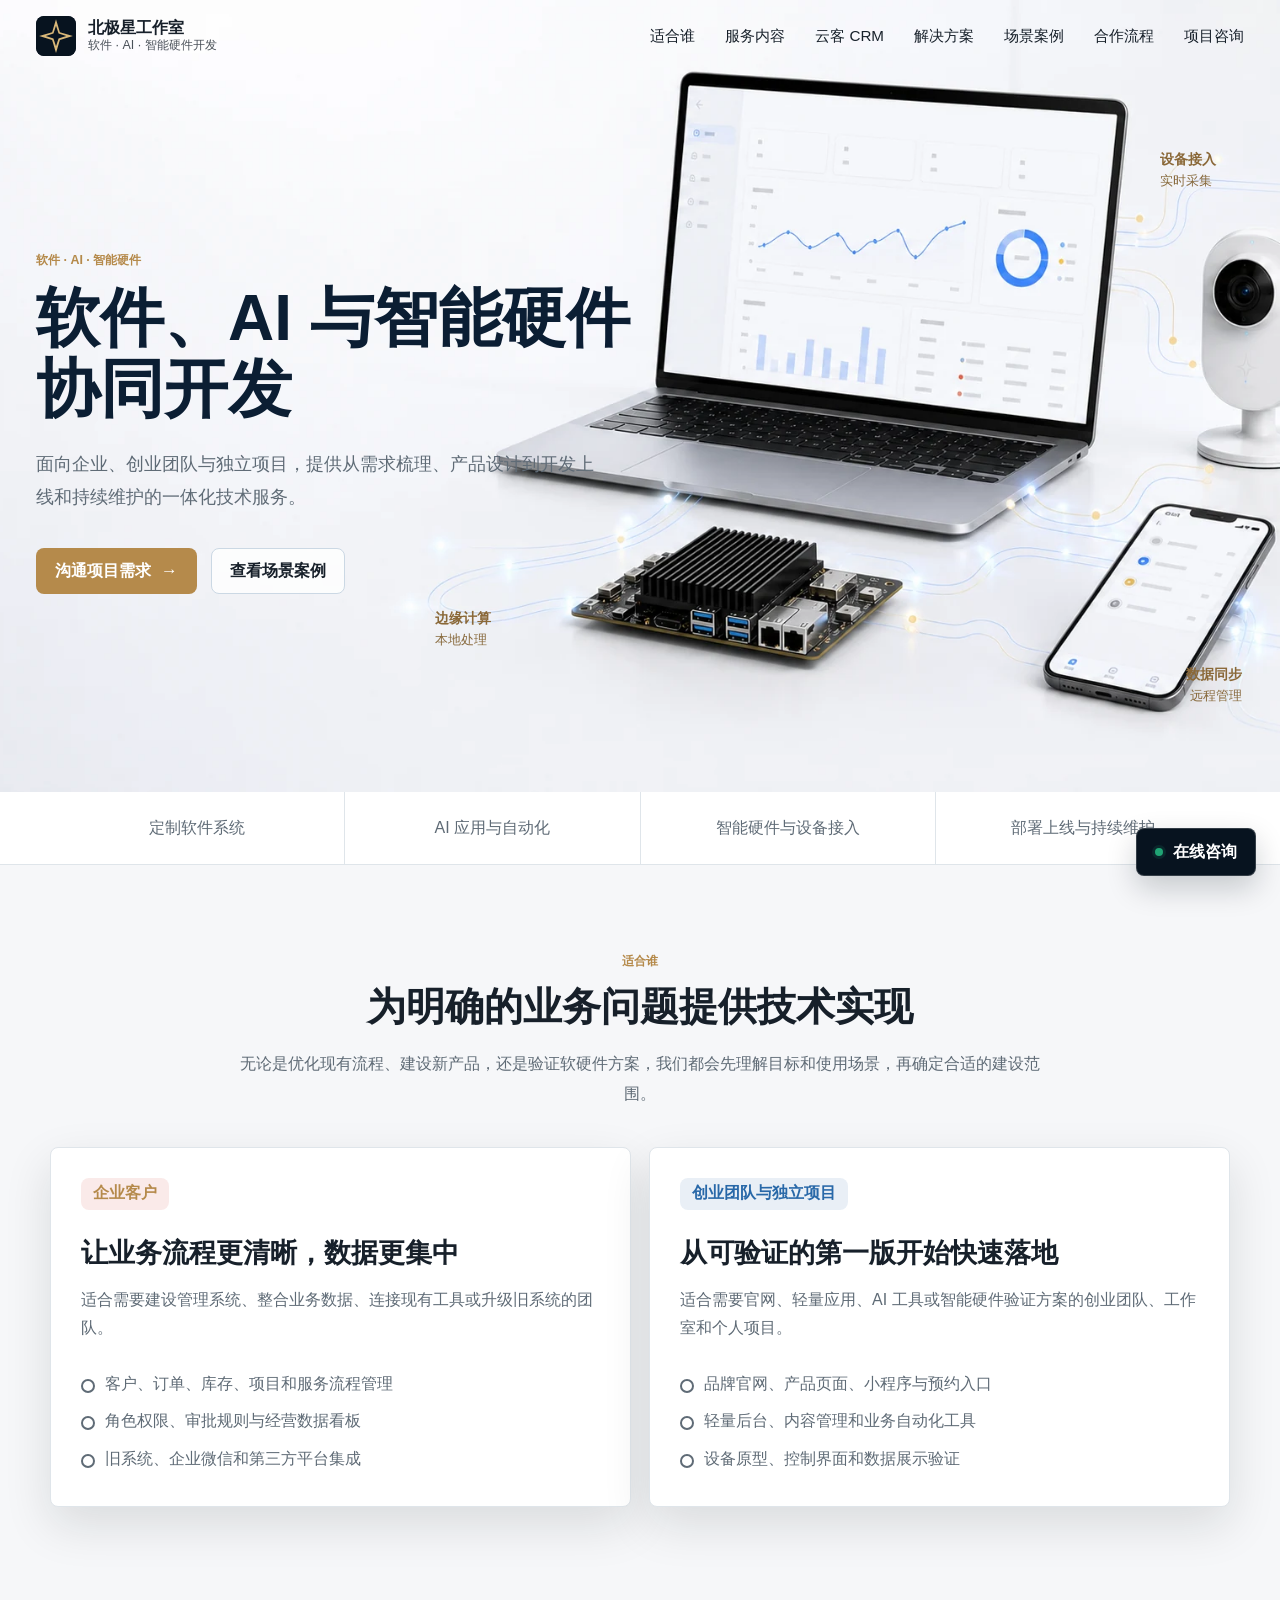
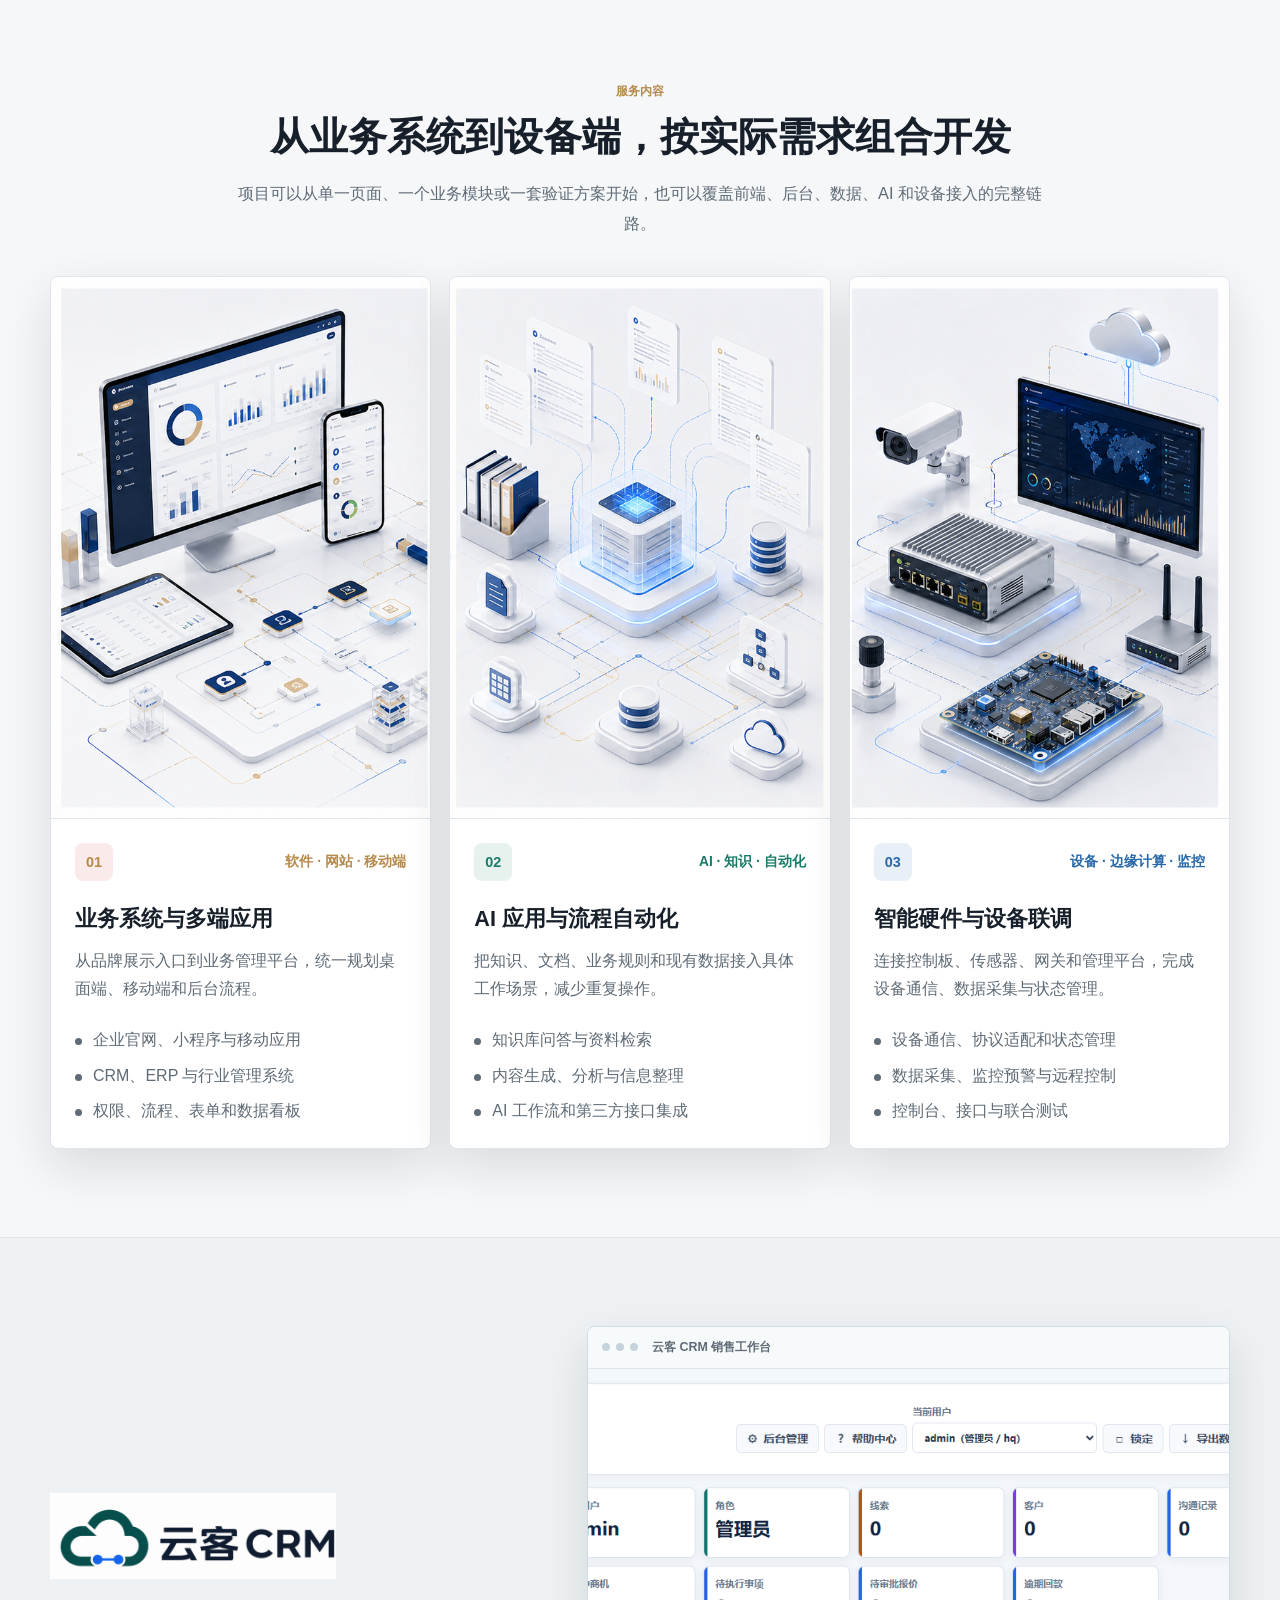
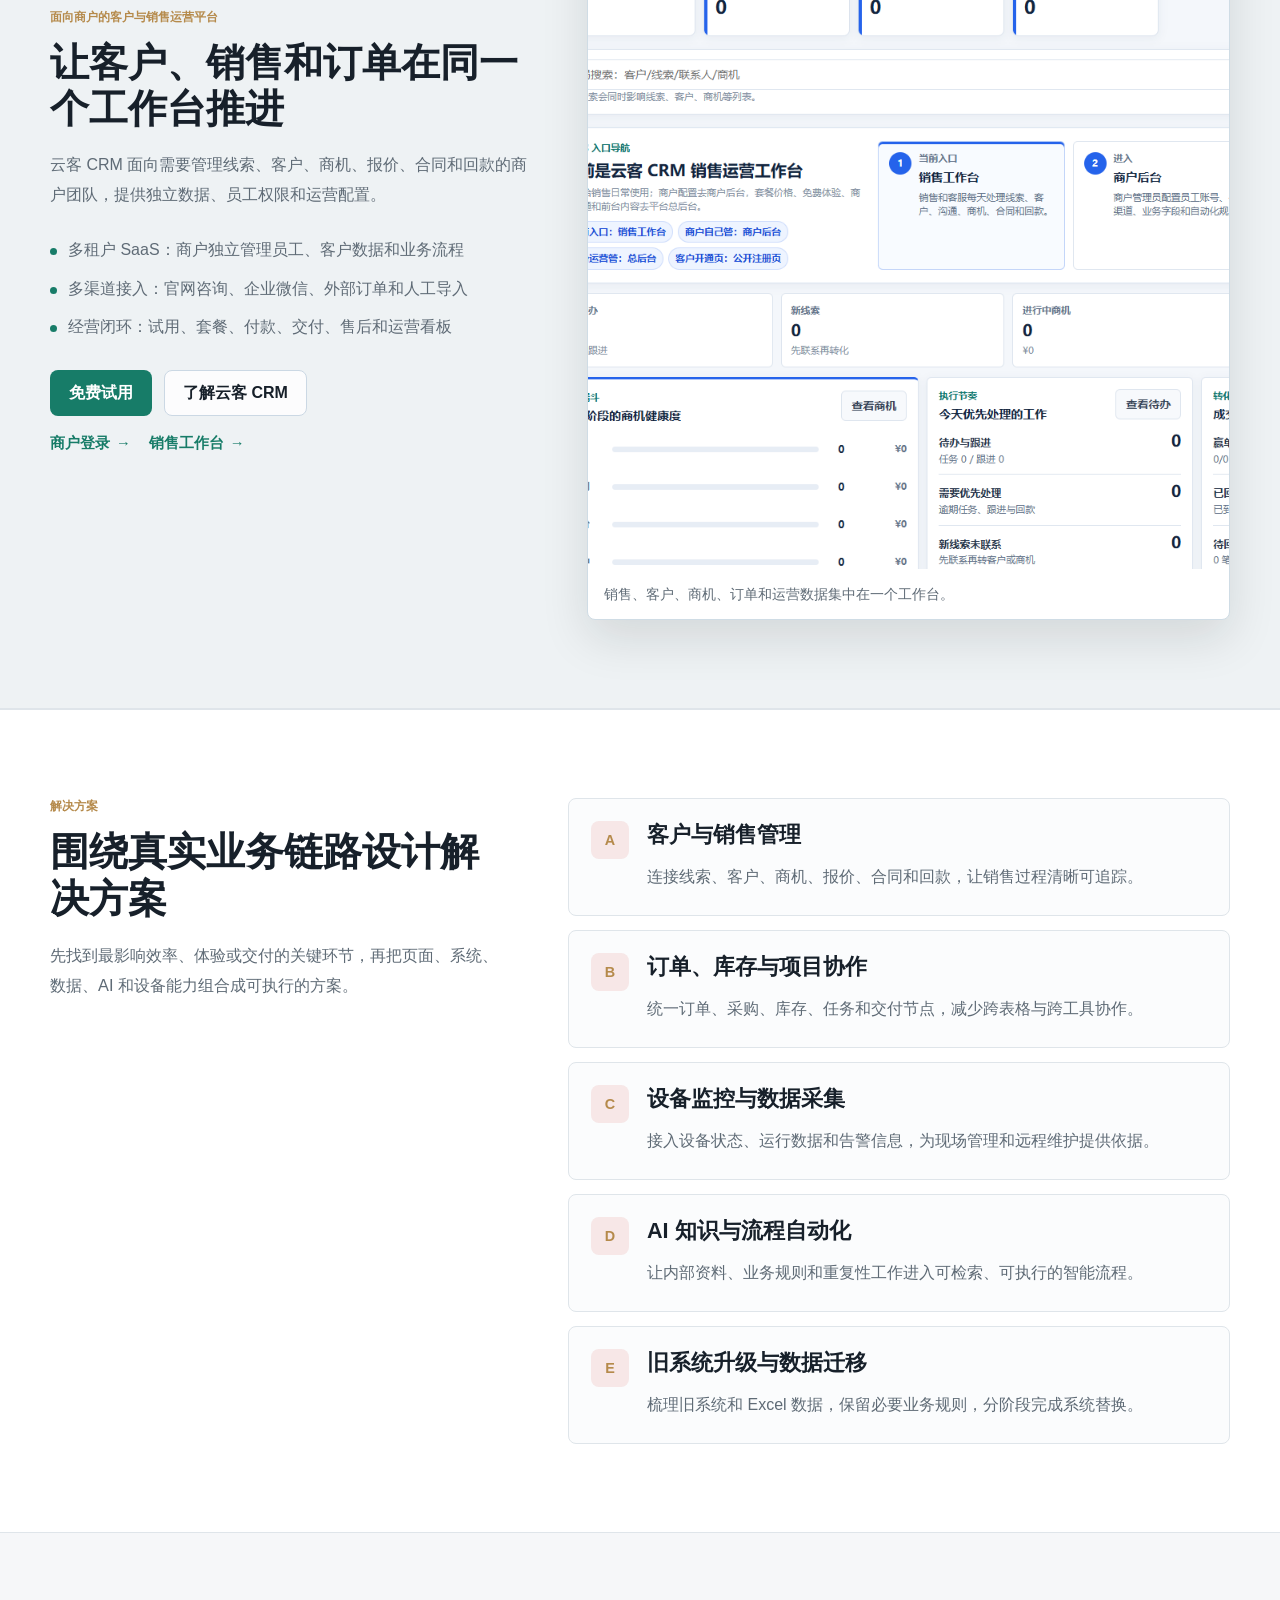
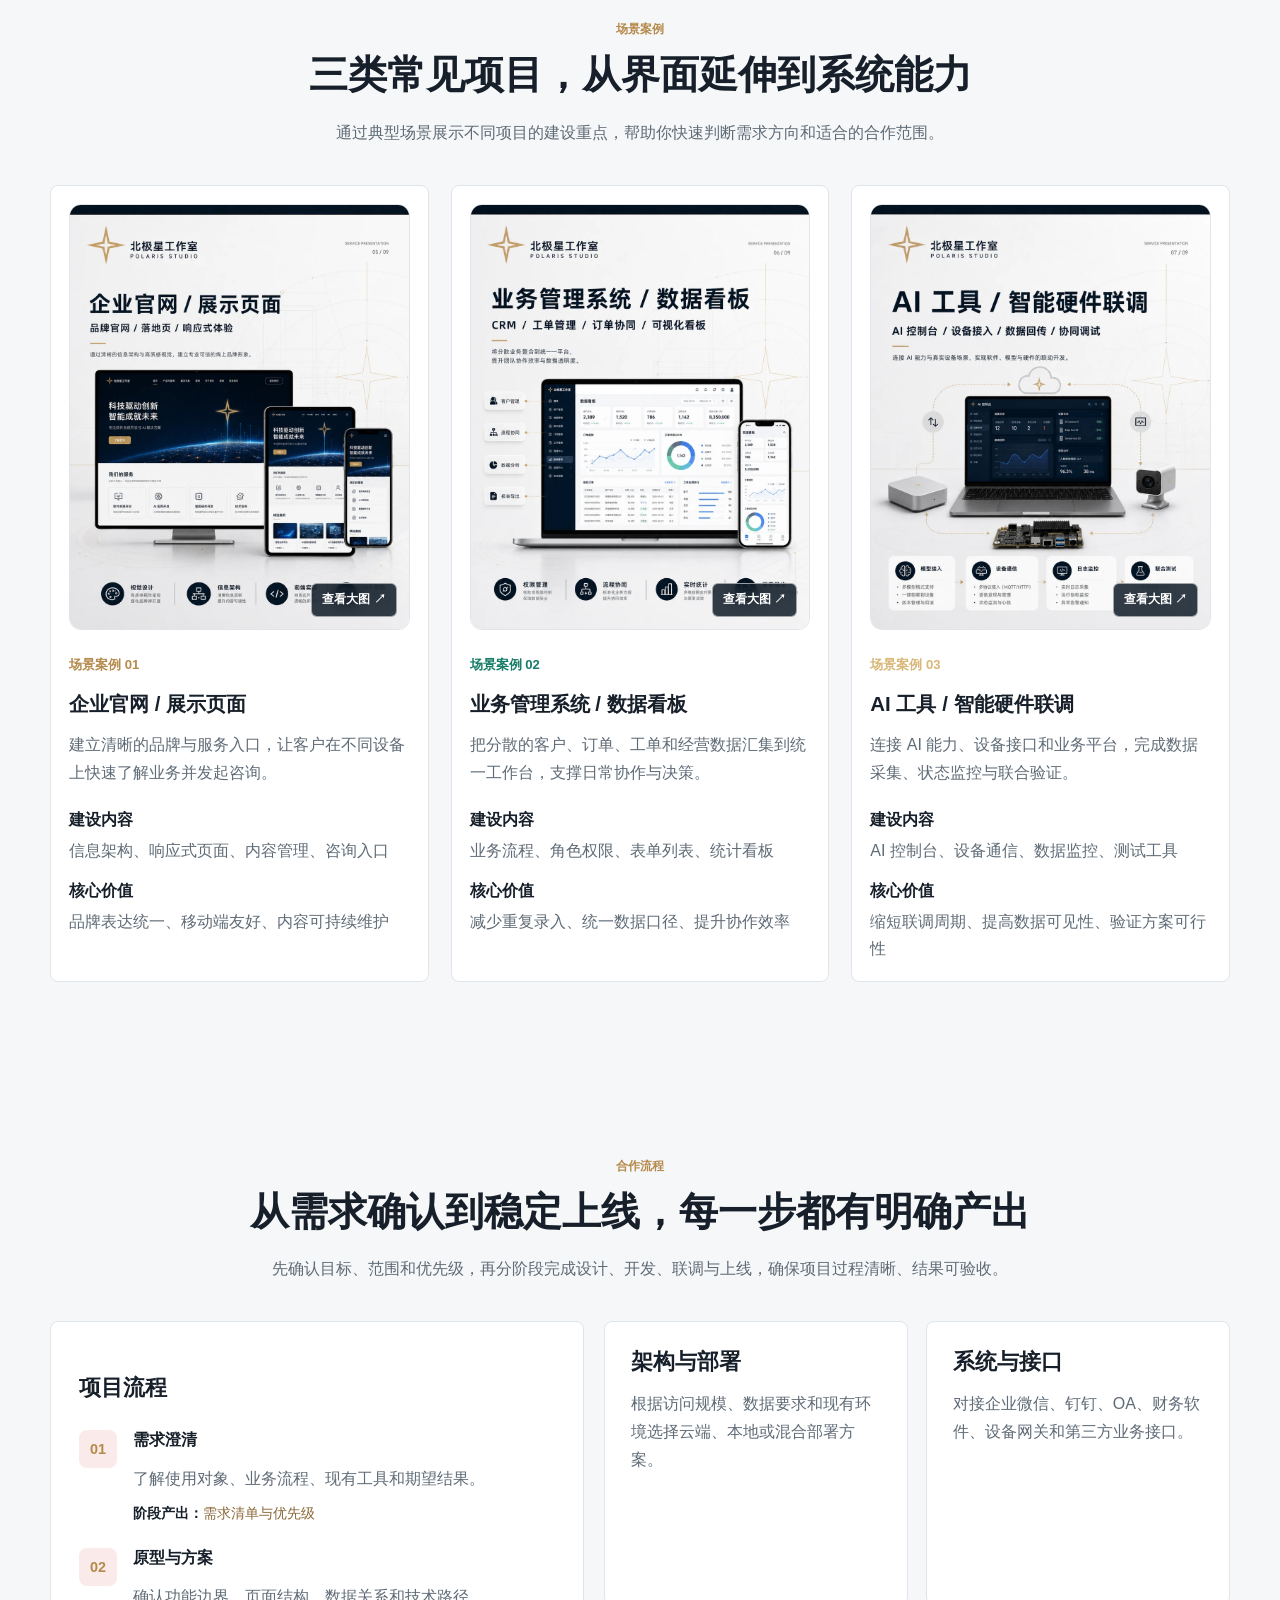
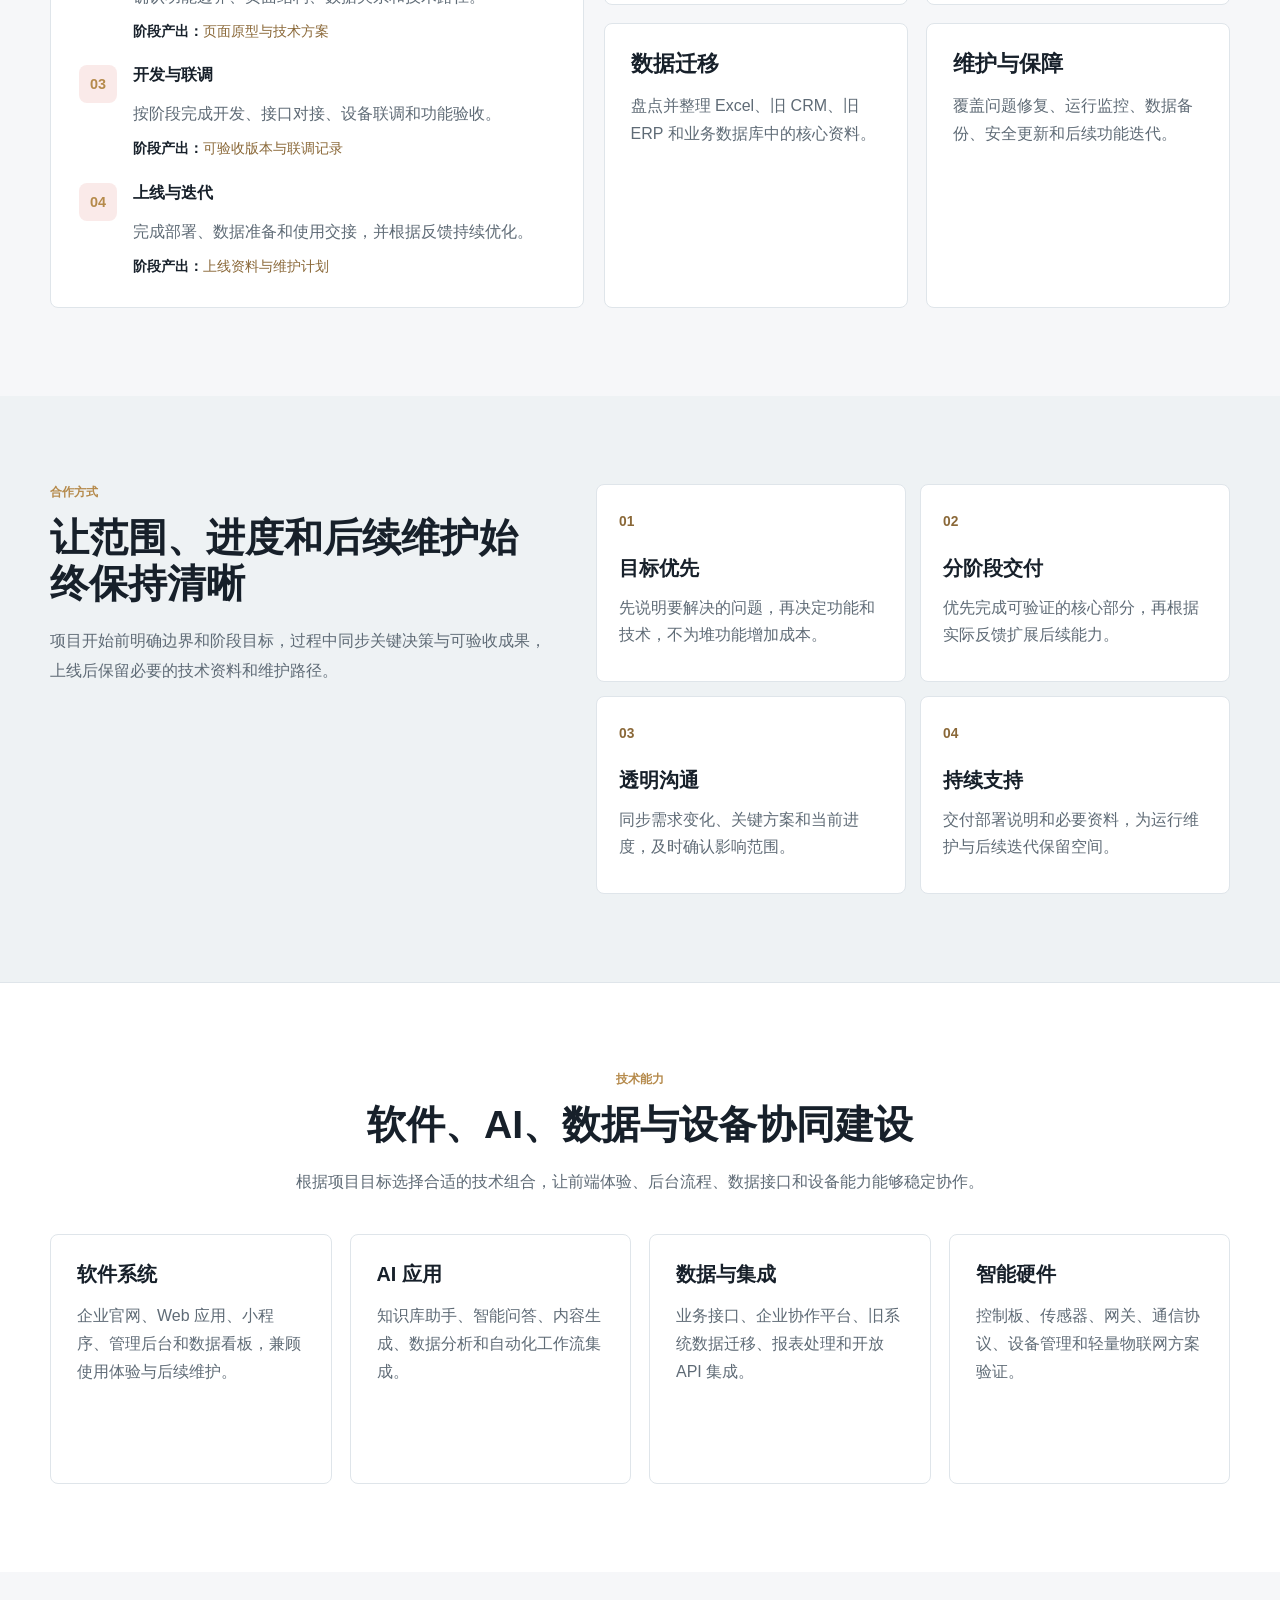
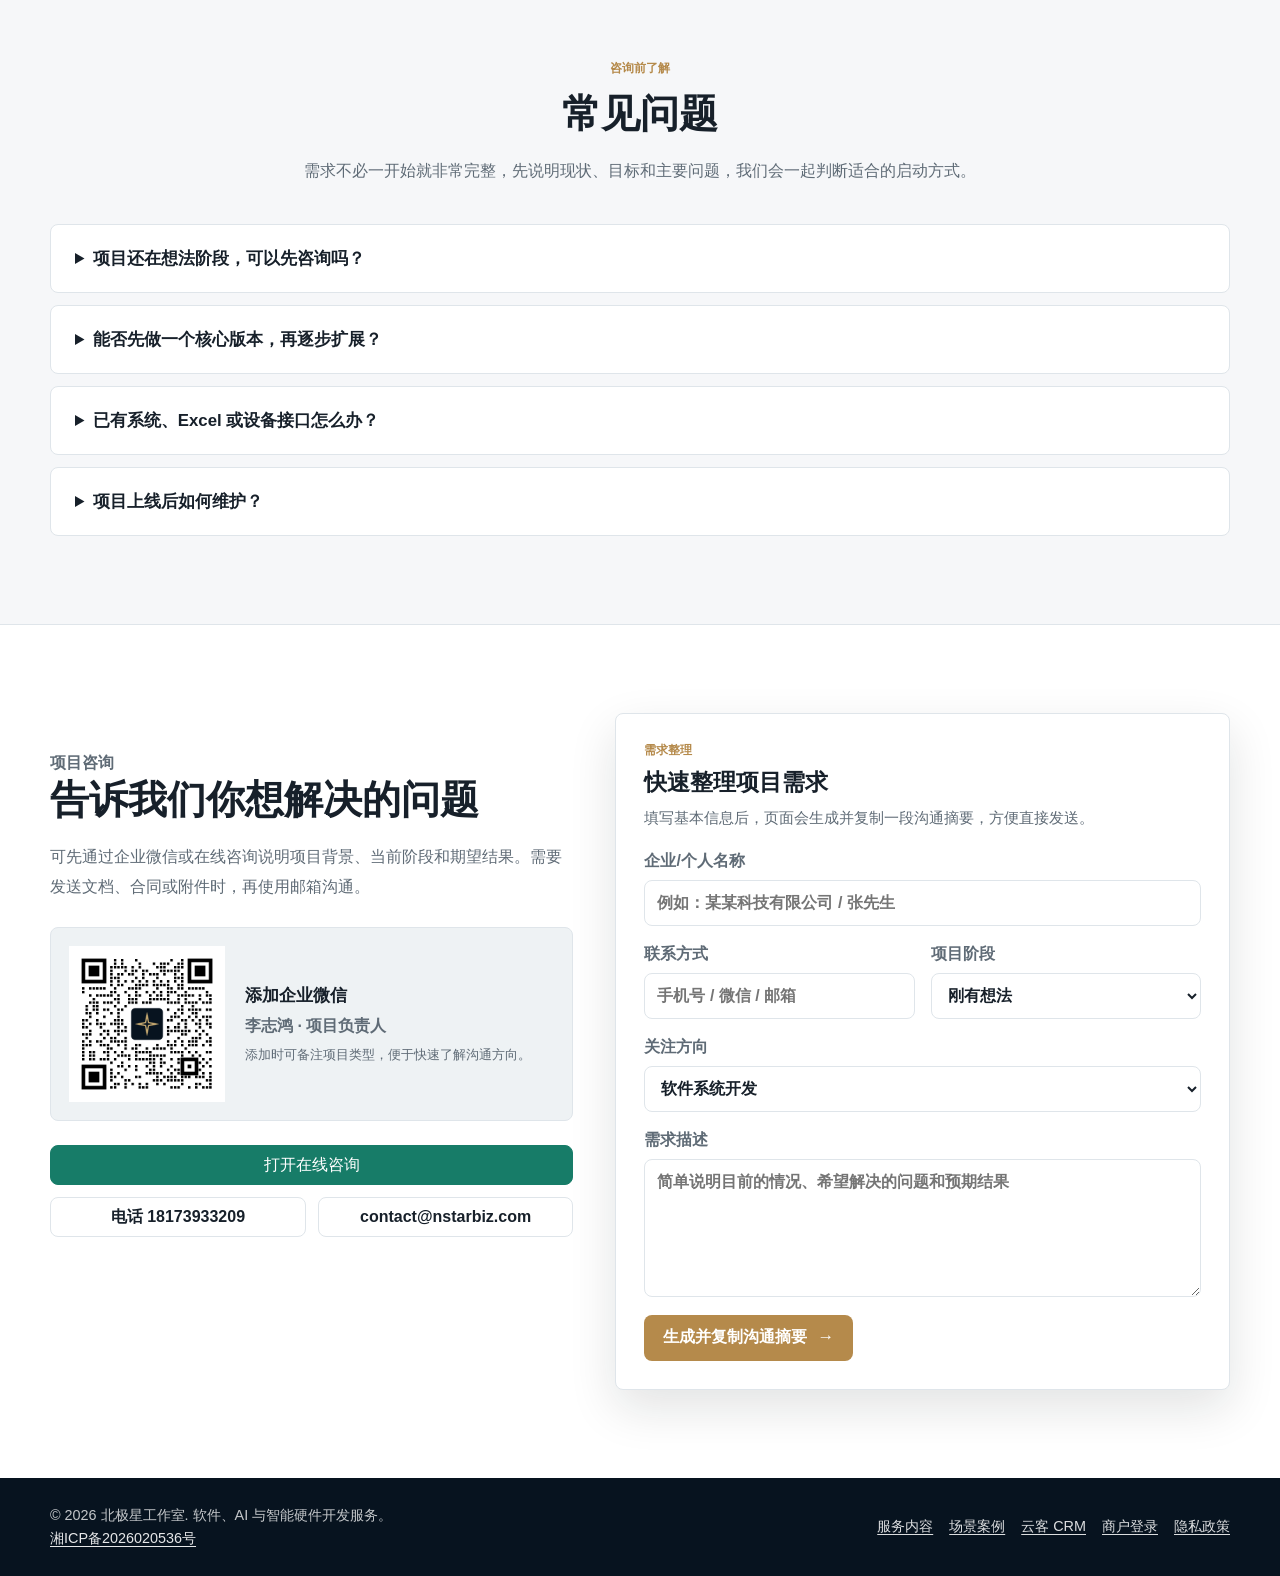
==== commit d535f7e8: "fix: use approved yunke crm wordmark" ====
--- a/index.html
+++ b/index.html
@@ -202,7 +202,7 @@
           <div class="crm-product-copy">
             <img
               class="crm-product-logo"
-              src="./assets/brand/yunke-crm-wordmark-color.svg"
+              src="./assets/brand/yunke-crm-wordmark-color.png"
               alt="云客 CRM"
               width="358"
               height="80"
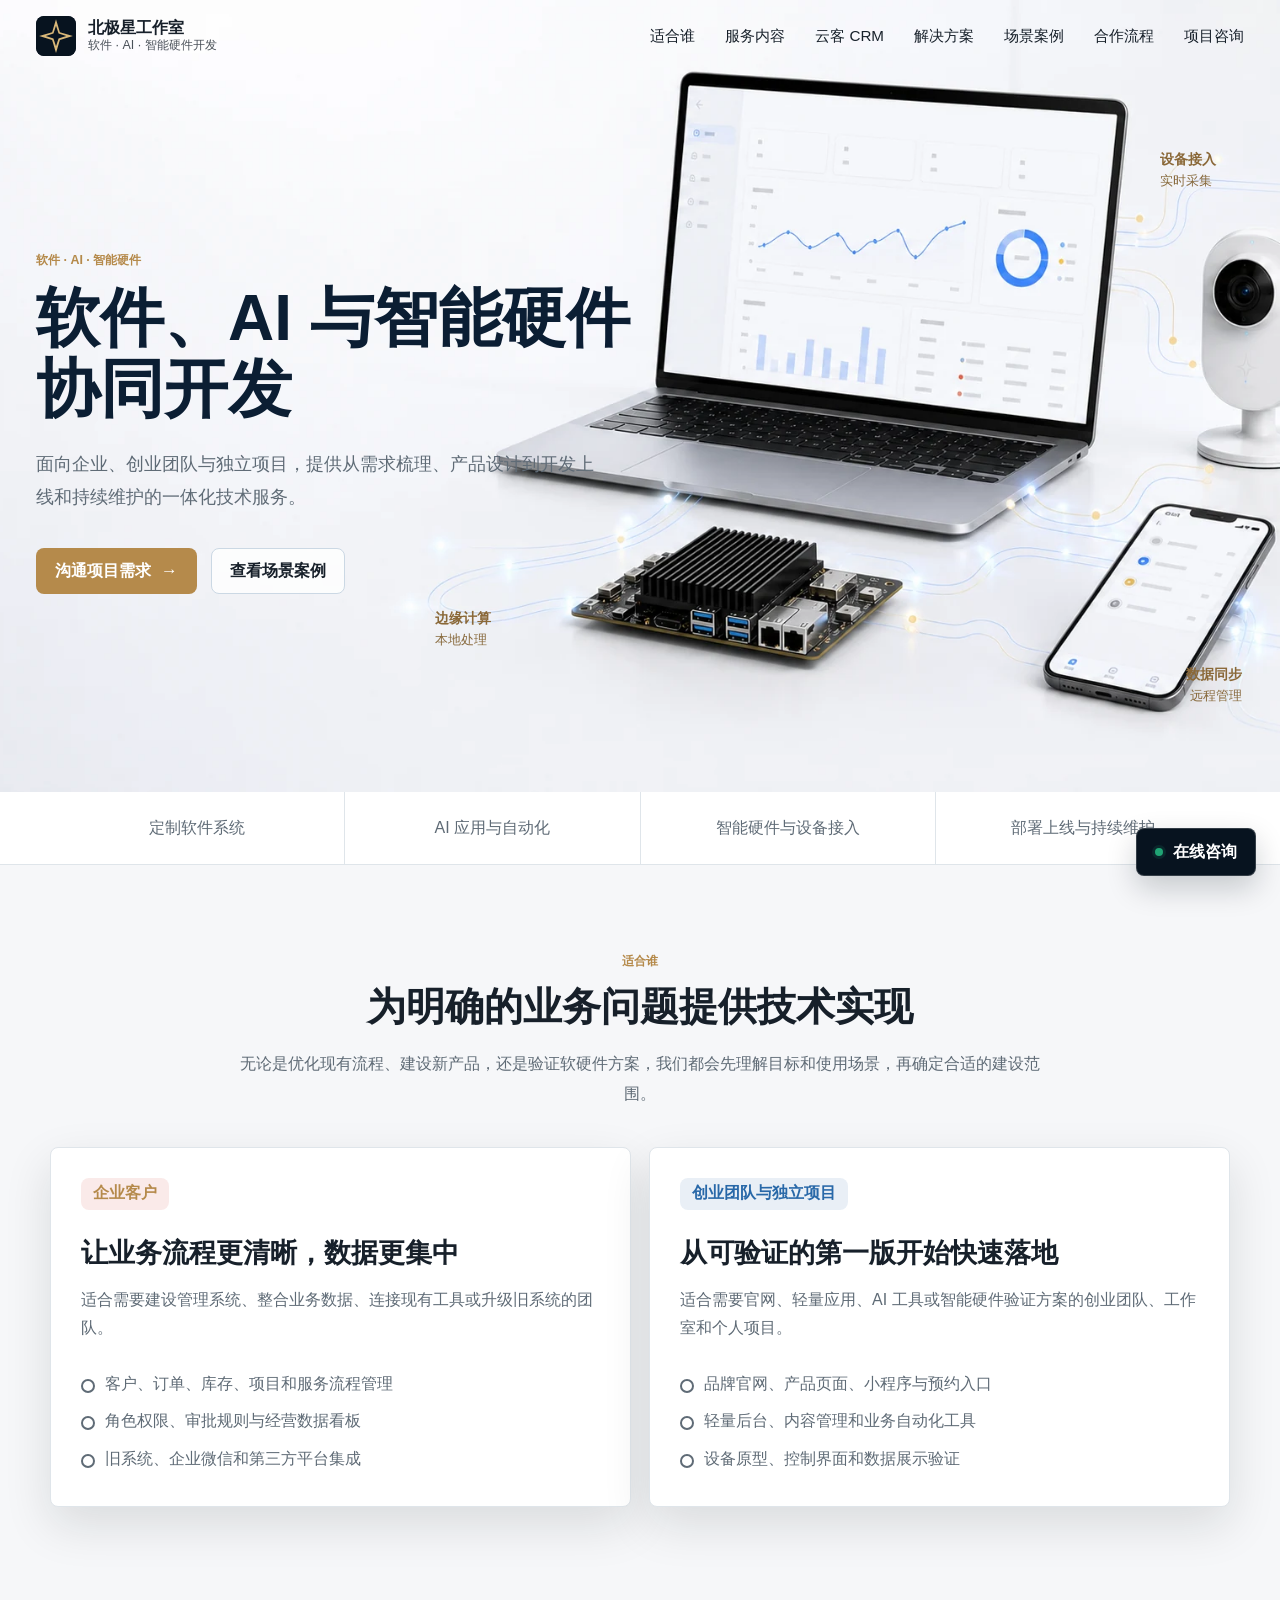
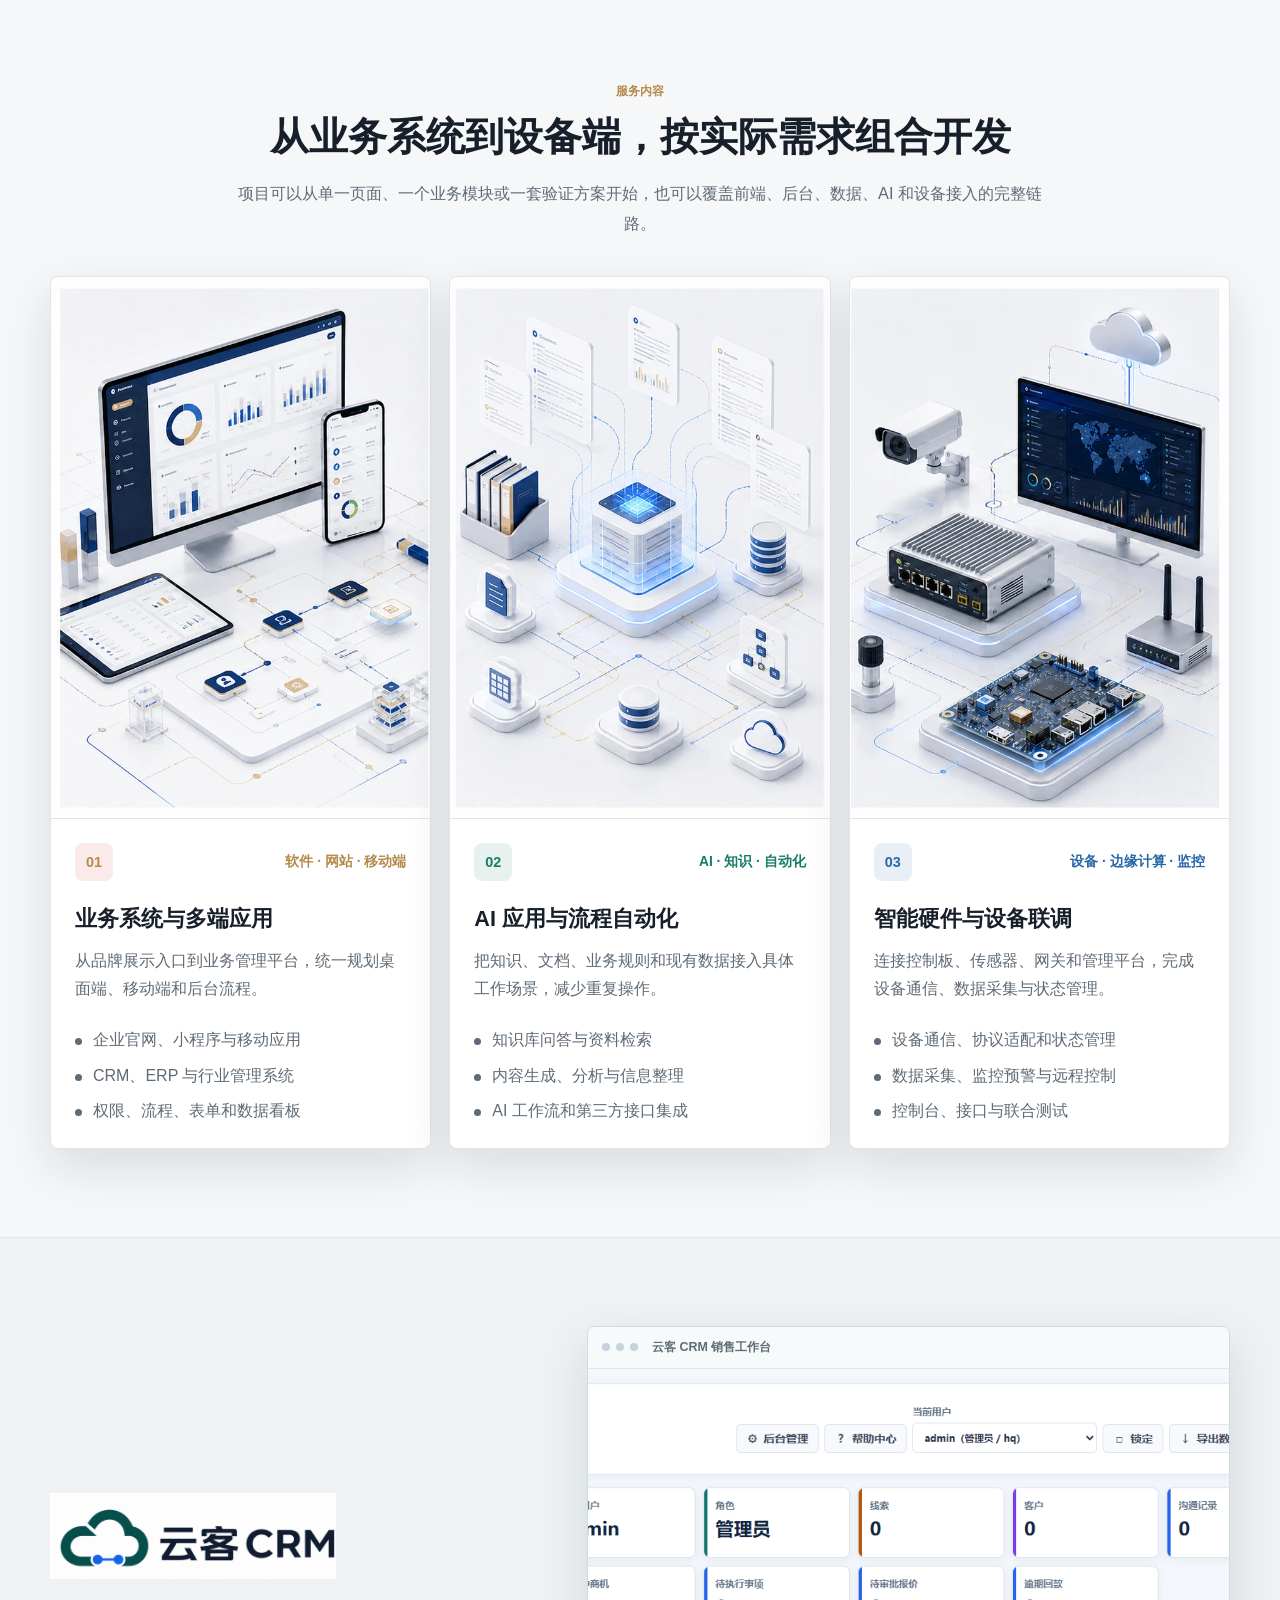
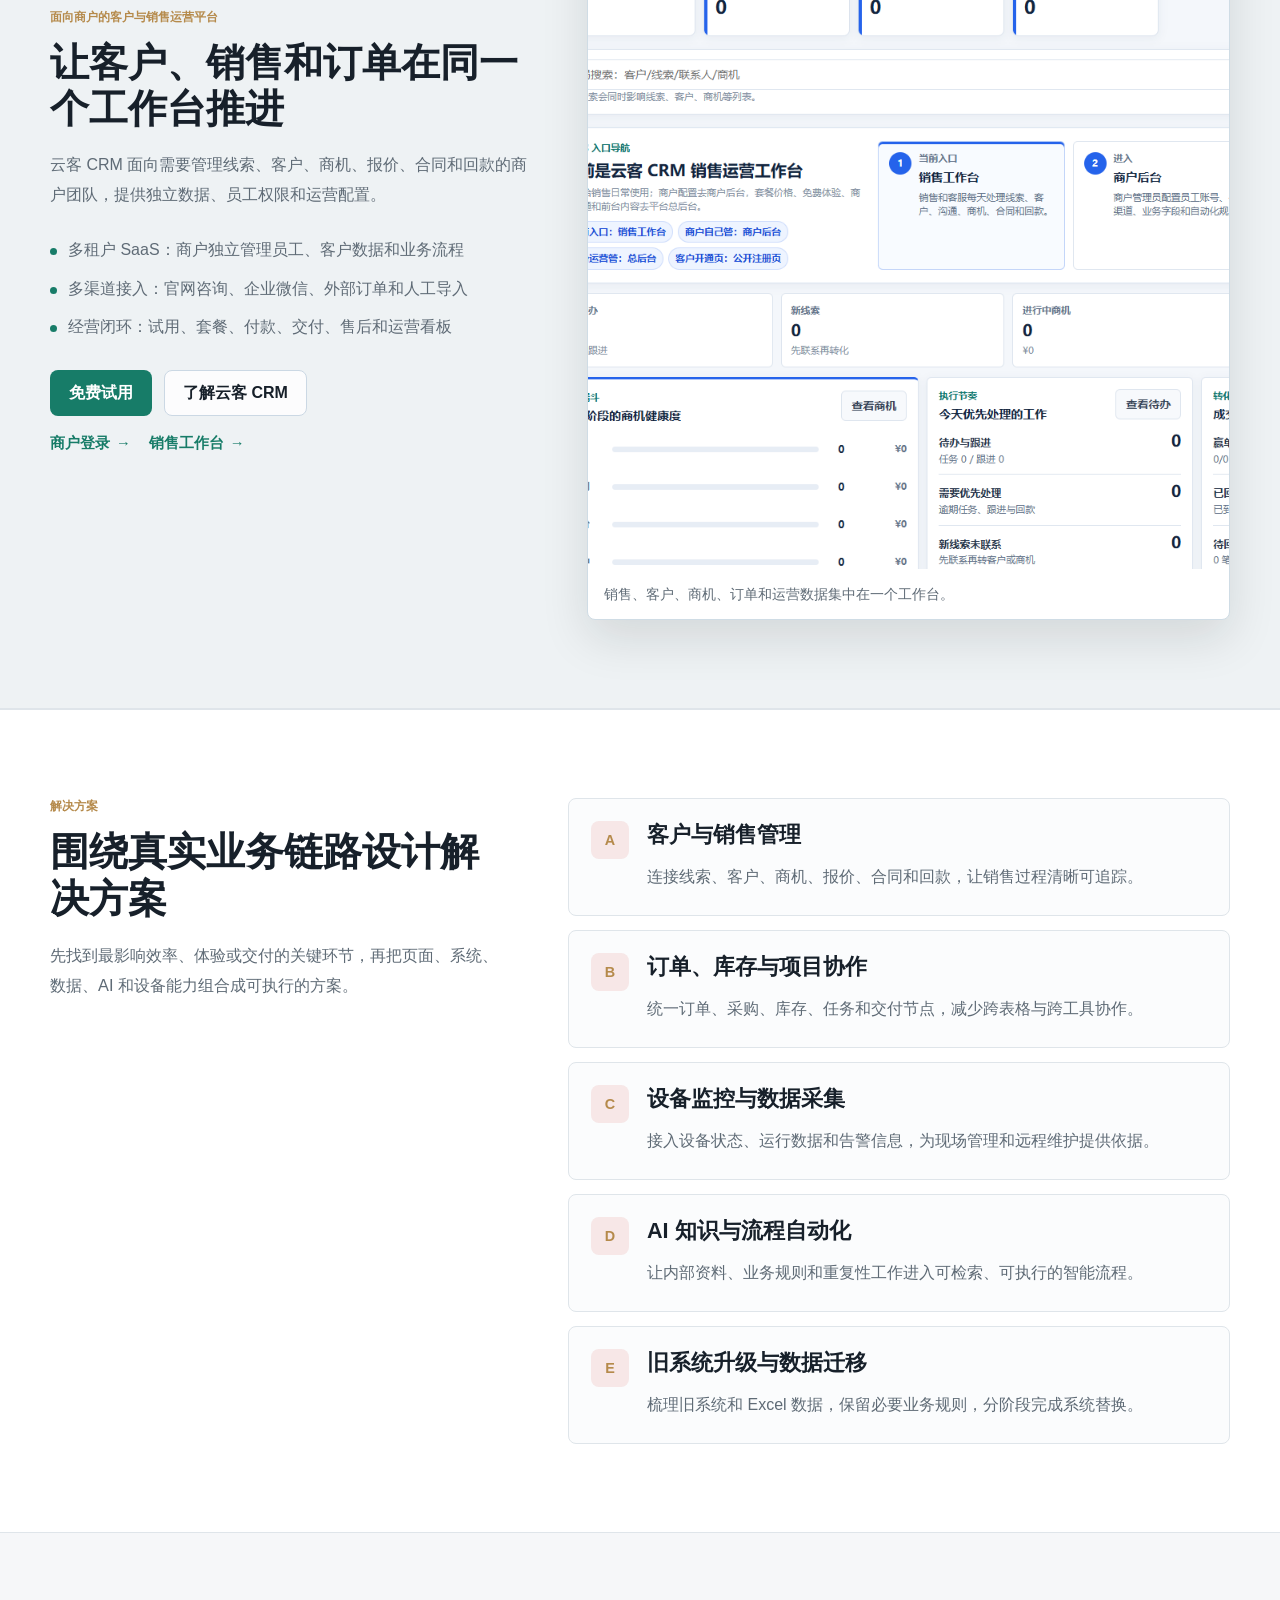
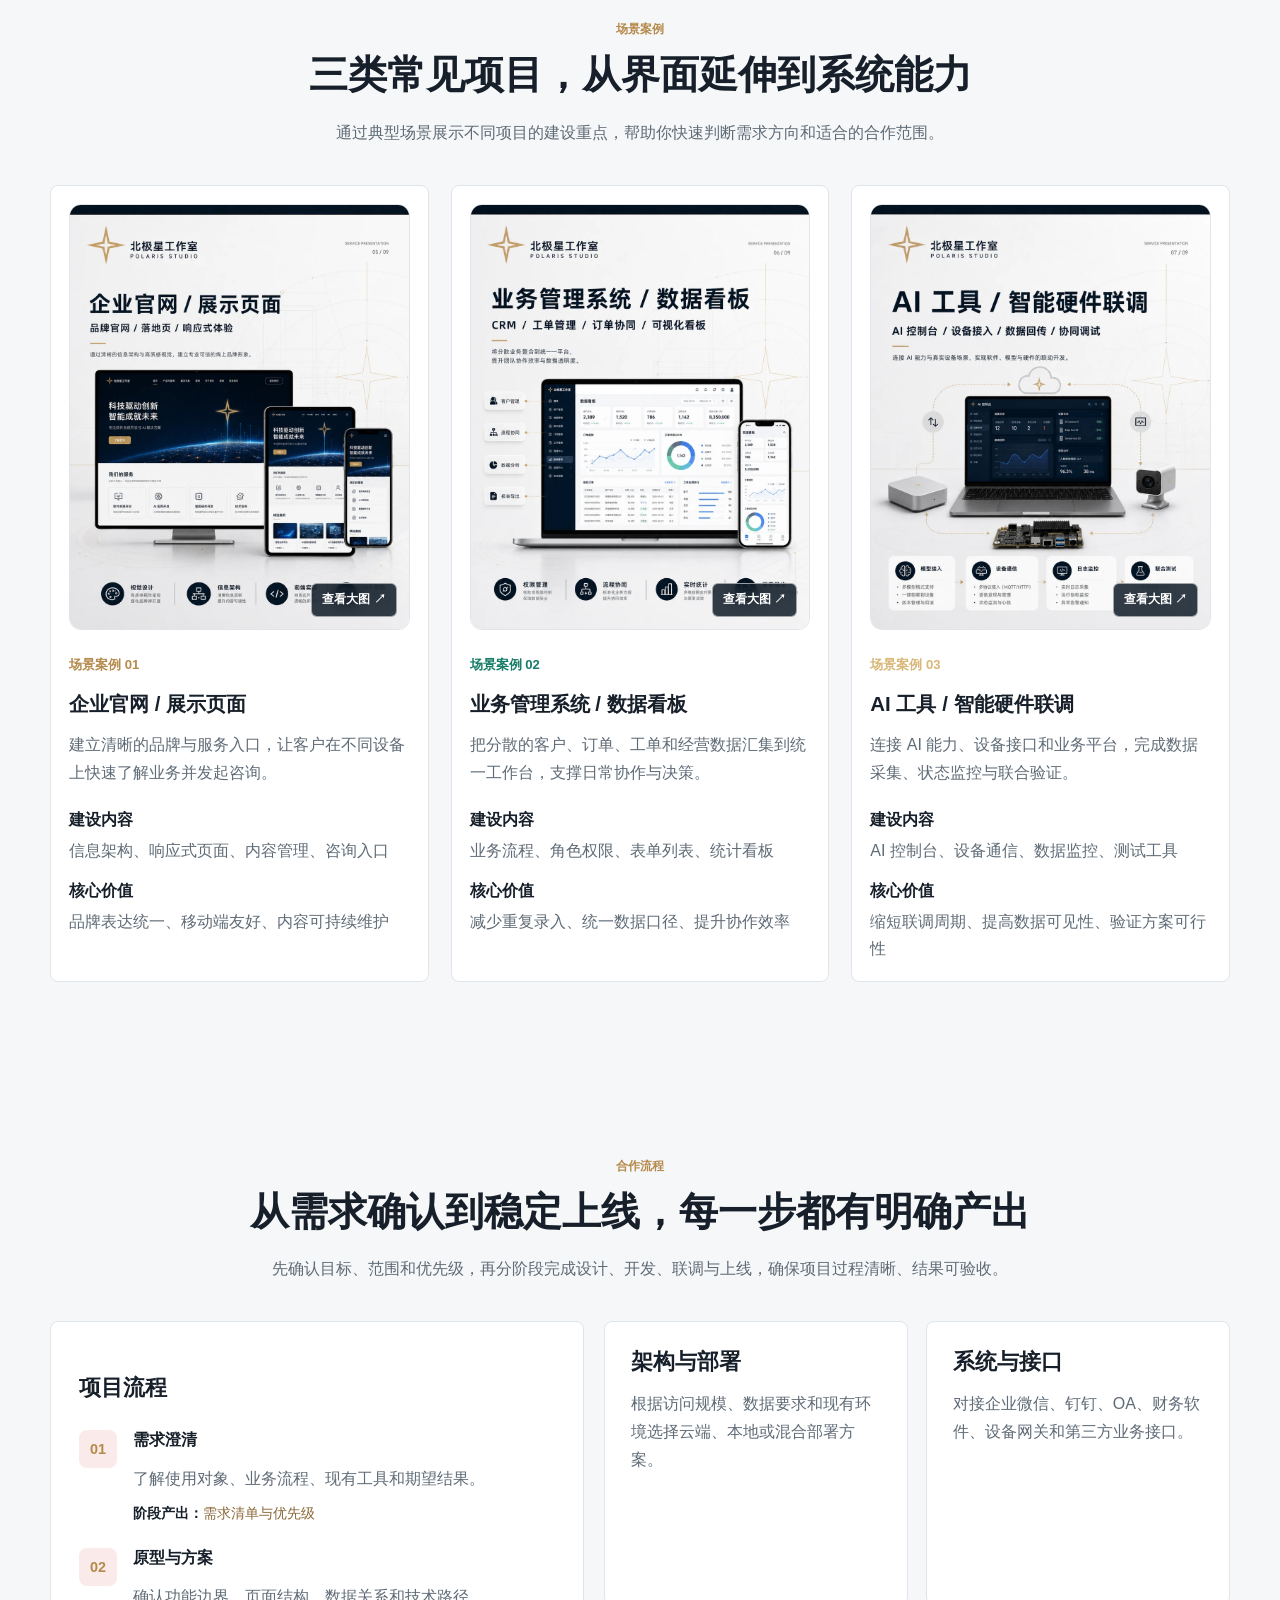
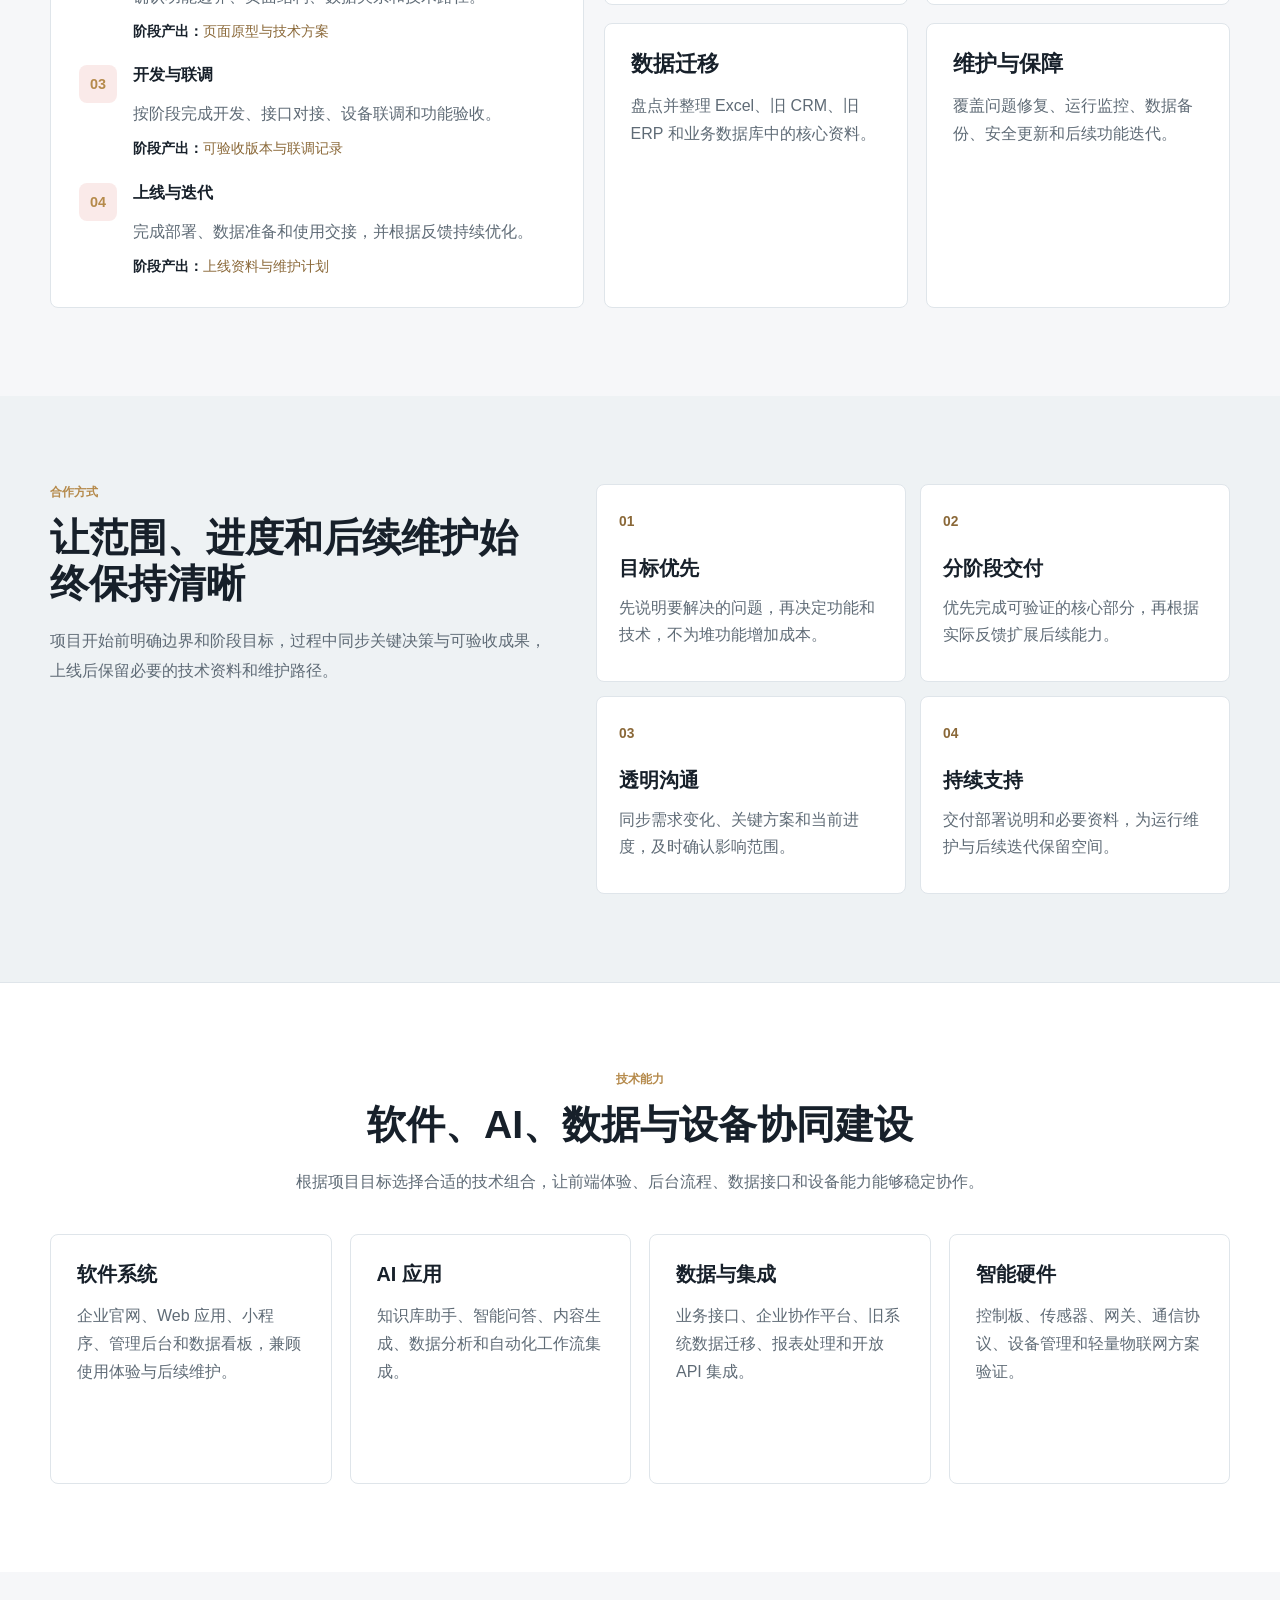
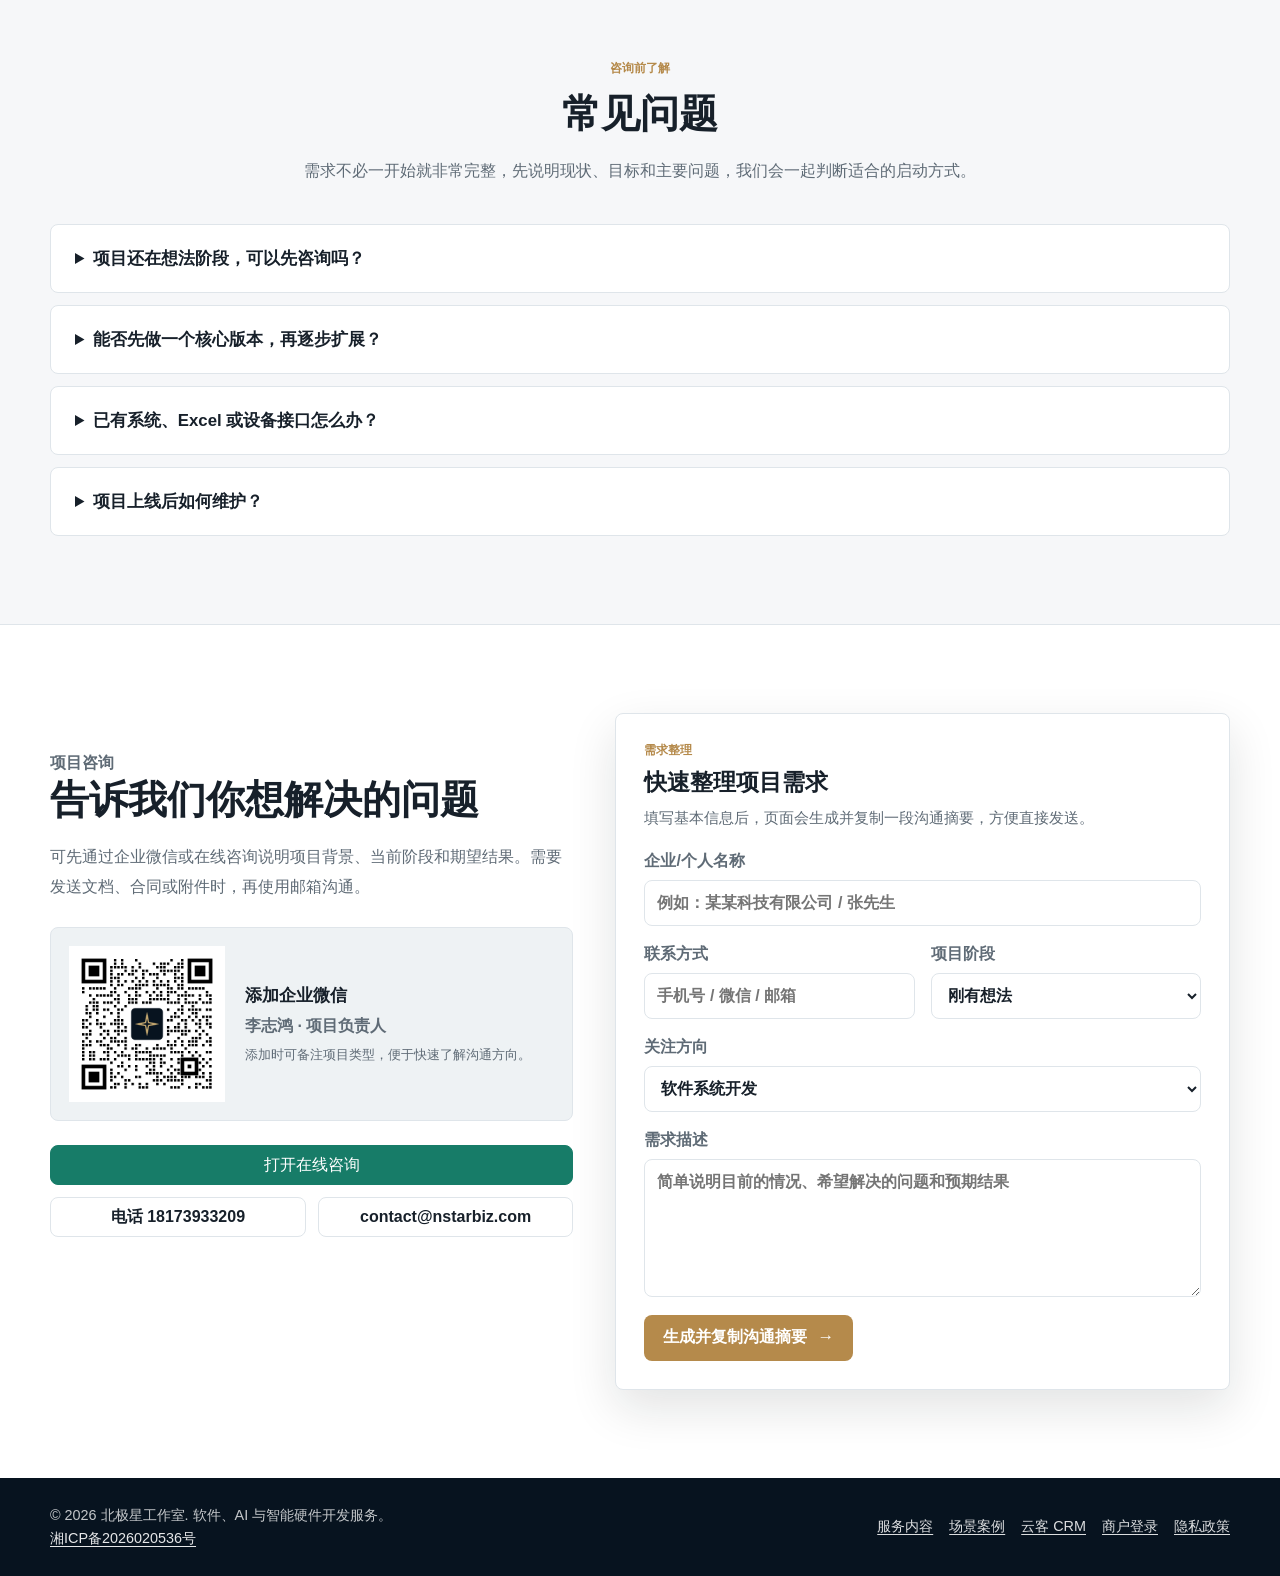
==== commit 8fb8ef8a: "fix: render service illustrations as images" ====
--- a/index.html
+++ b/index.html
@@ -145,7 +145,15 @@
 
         <div class="section-shell product-grid">
           <article class="product-card product-card-illustrated">
-            <div class="product-illustration product-illustration-software" aria-hidden="true"></div>
+            <div class="product-illustration" aria-hidden="true">
+              <img
+                src="./assets/service-software.webp"
+                alt=""
+                width="608"
+                height="863"
+                decoding="async"
+              />
+            </div>
             <div class="product-card-body">
               <div class="card-topline">
                 <span class="card-icon" aria-hidden="true">01</span>
@@ -162,7 +170,15 @@
           </article>
 
           <article class="product-card product-card-illustrated accent-green">
-            <div class="product-illustration product-illustration-ai" aria-hidden="true"></div>
+            <div class="product-illustration" aria-hidden="true">
+              <img
+                src="./assets/service-ai-core.webp"
+                alt=""
+                width="607"
+                height="863"
+                decoding="async"
+              />
+            </div>
             <div class="product-card-body">
               <div class="card-topline">
                 <span class="card-icon" aria-hidden="true">02</span>
@@ -179,7 +195,15 @@
           </article>
 
           <article class="product-card product-card-illustrated accent-blue">
-            <div class="product-illustration product-illustration-hardware" aria-hidden="true"></div>
+            <div class="product-illustration" aria-hidden="true">
+              <img
+                src="./assets/service-hardware.webp"
+                alt=""
+                width="608"
+                height="863"
+                decoding="async"
+              />
+            </div>
             <div class="product-card-body">
               <div class="card-topline">
                 <span class="card-icon" aria-hidden="true">03</span>
--- a/styles.css
+++ b/styles.css
@@ -510,22 +510,15 @@
 
 .product-illustration {
   aspect-ratio: 7 / 10;
+  overflow: hidden;
   border-bottom: 1px solid var(--line);
-  background-image: url("./assets/service-illustration-triptych-v2.png");
-  background-repeat: no-repeat;
-  background-size: 300% 100%;
-}
-
-.product-illustration-software {
-  background-position: left center;
-}
-
-.product-illustration-ai {
-  background-position: center center;
-}
-
-.product-illustration-hardware {
-  background-position: right center;
+}
+
+.product-illustration img {
+  display: block;
+  width: 100%;
+  height: 100%;
+  object-fit: cover;
 }
 
 .product-card-body {
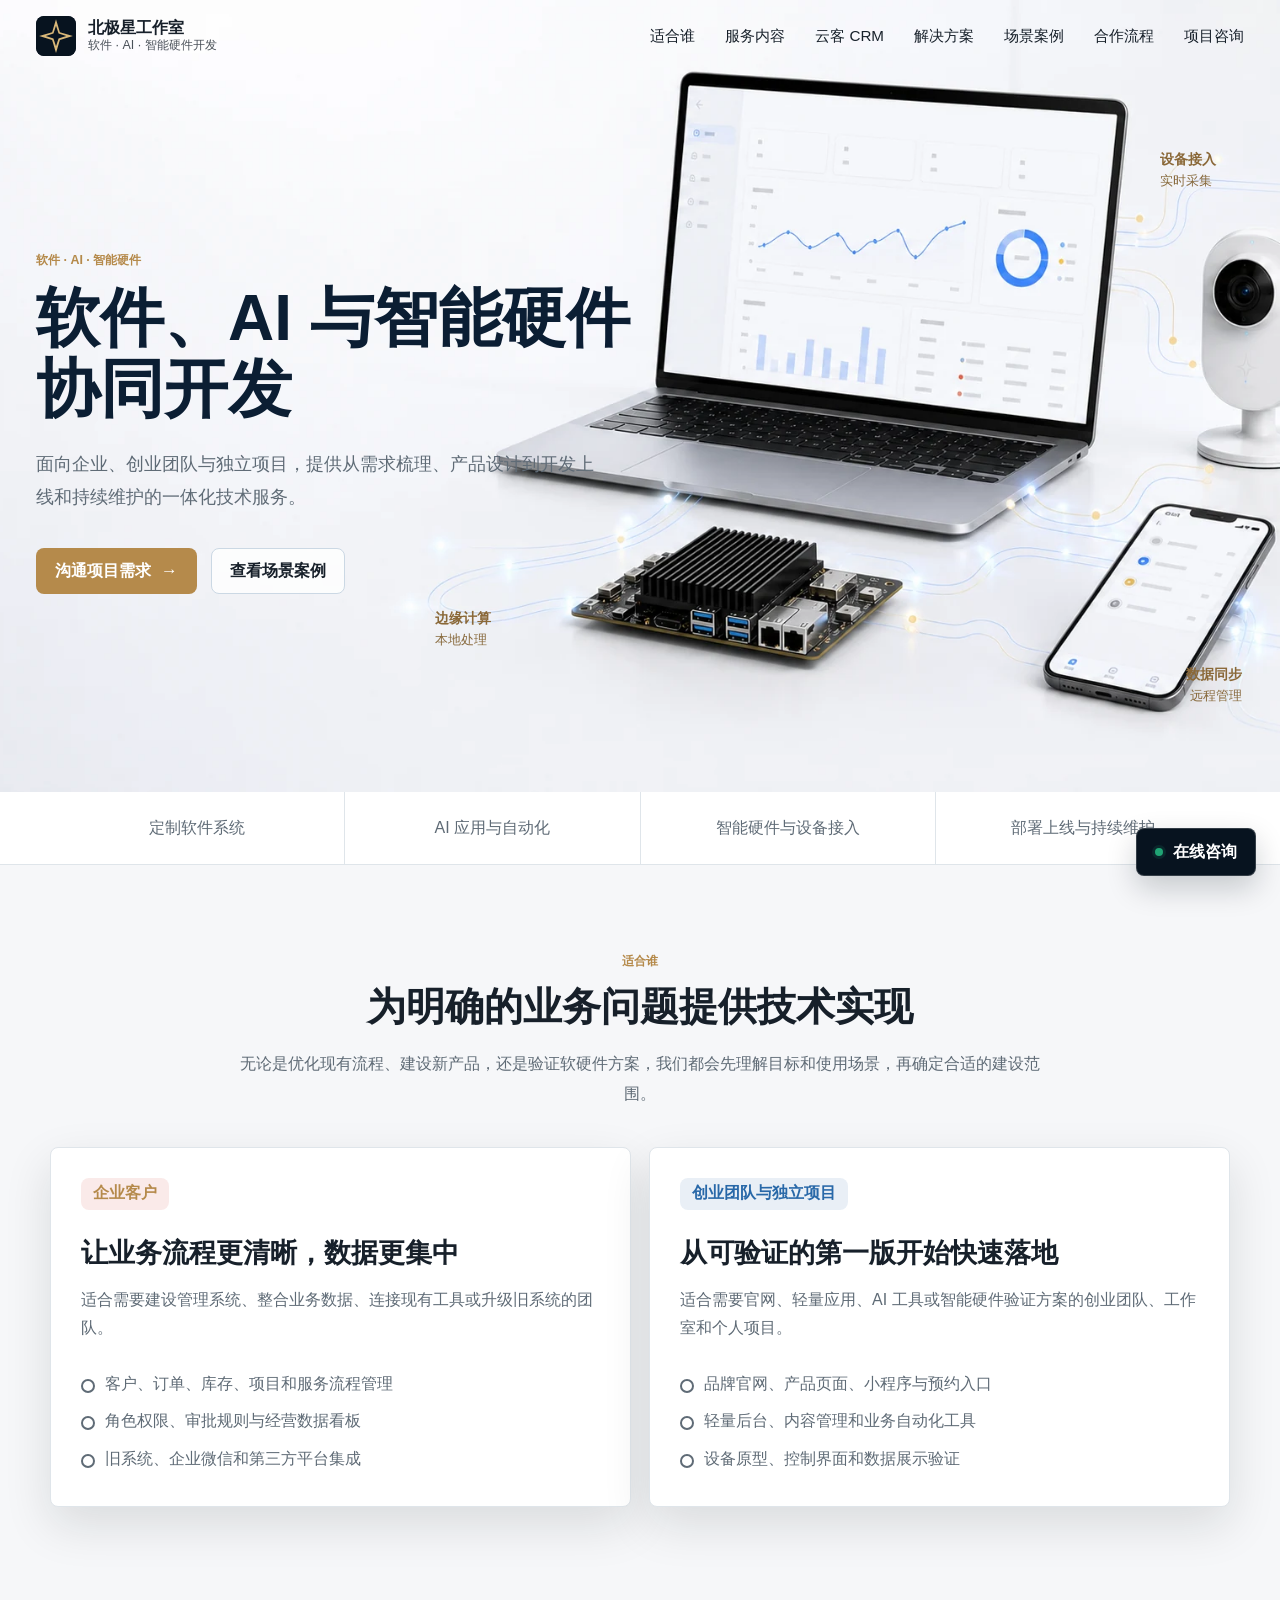
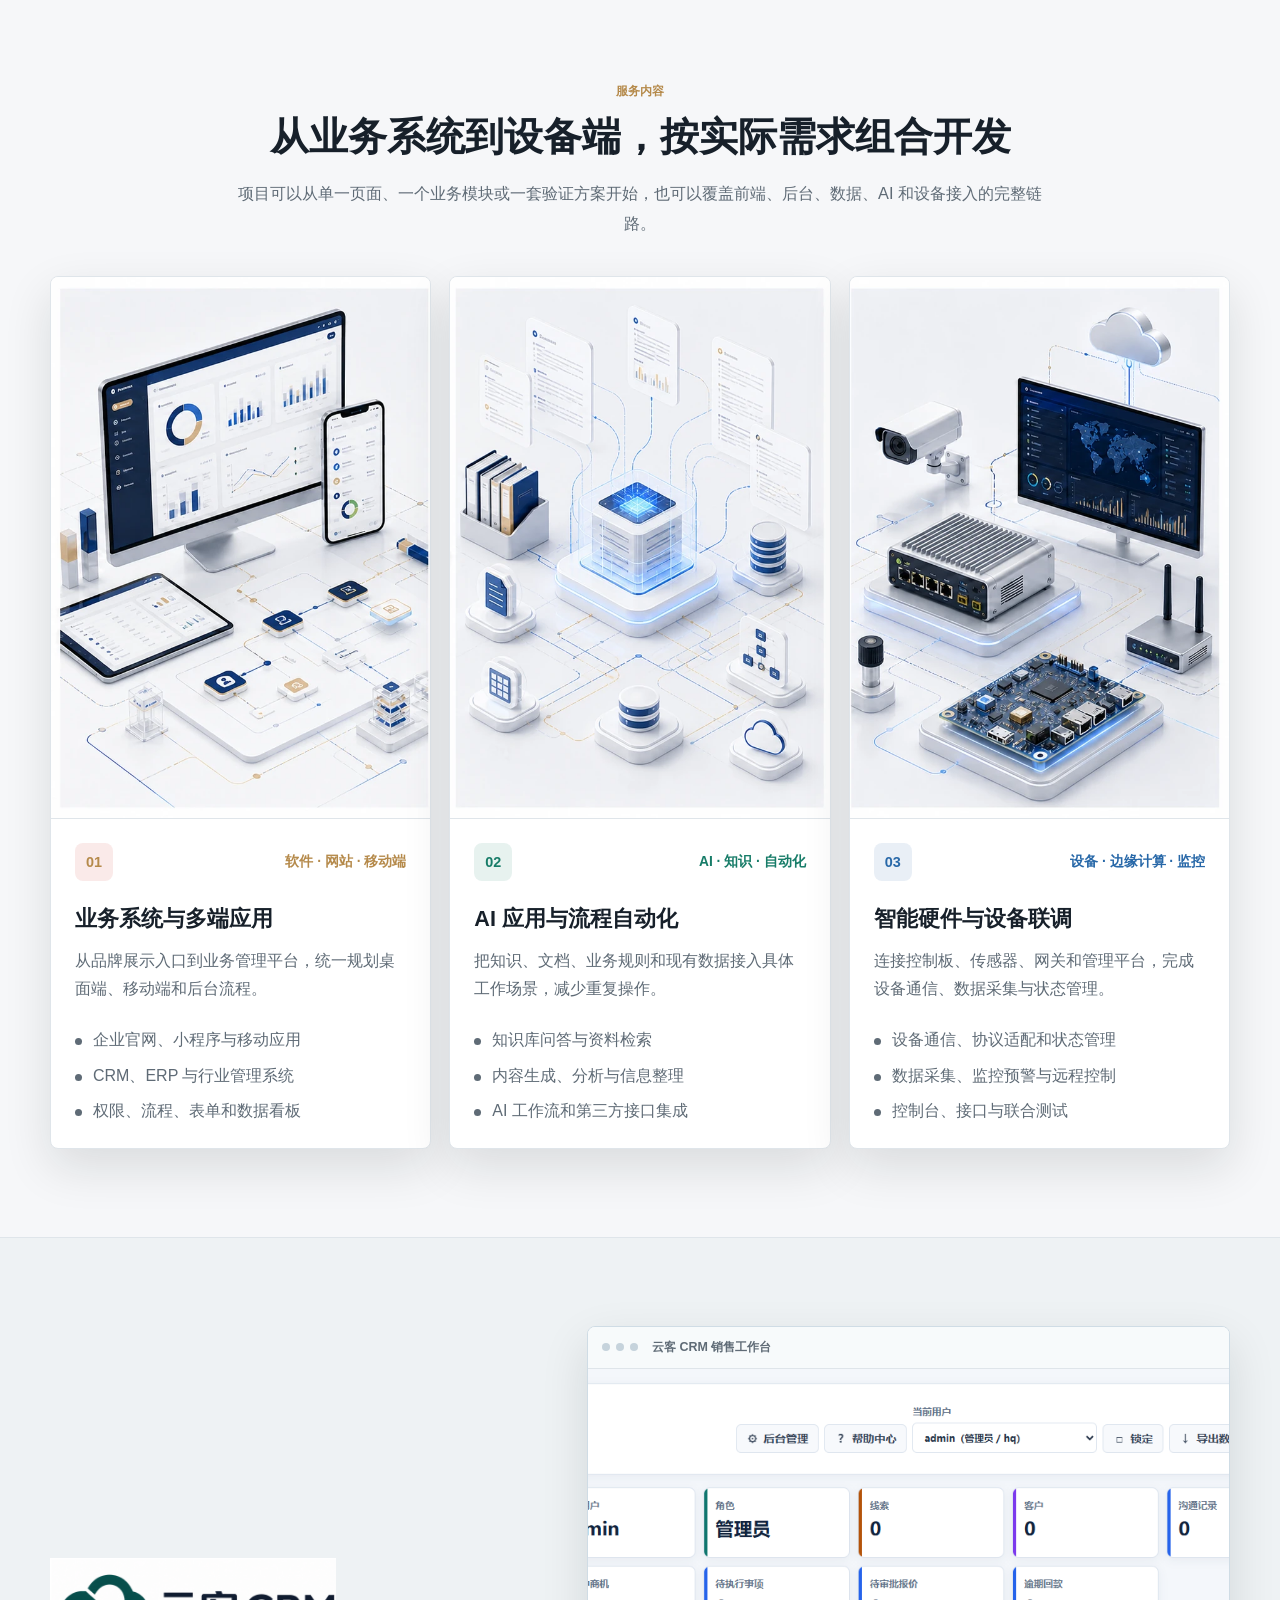
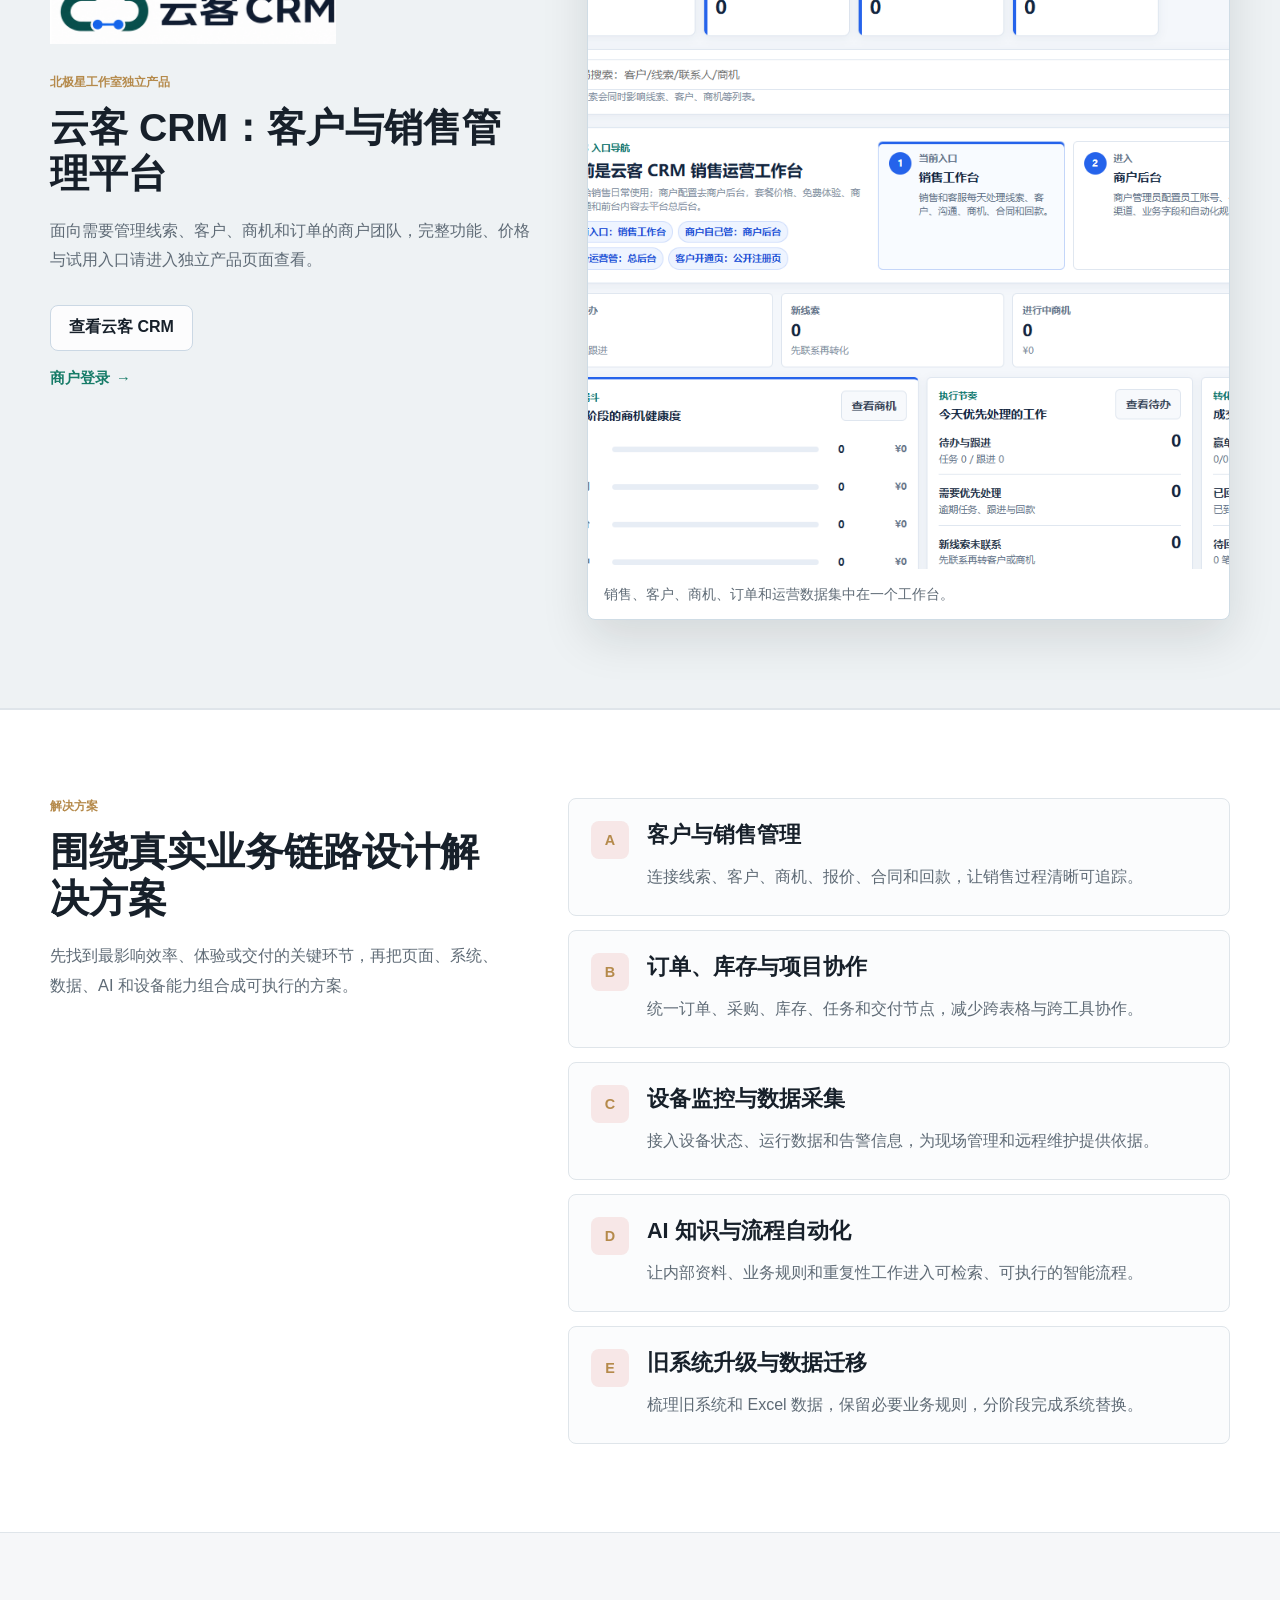
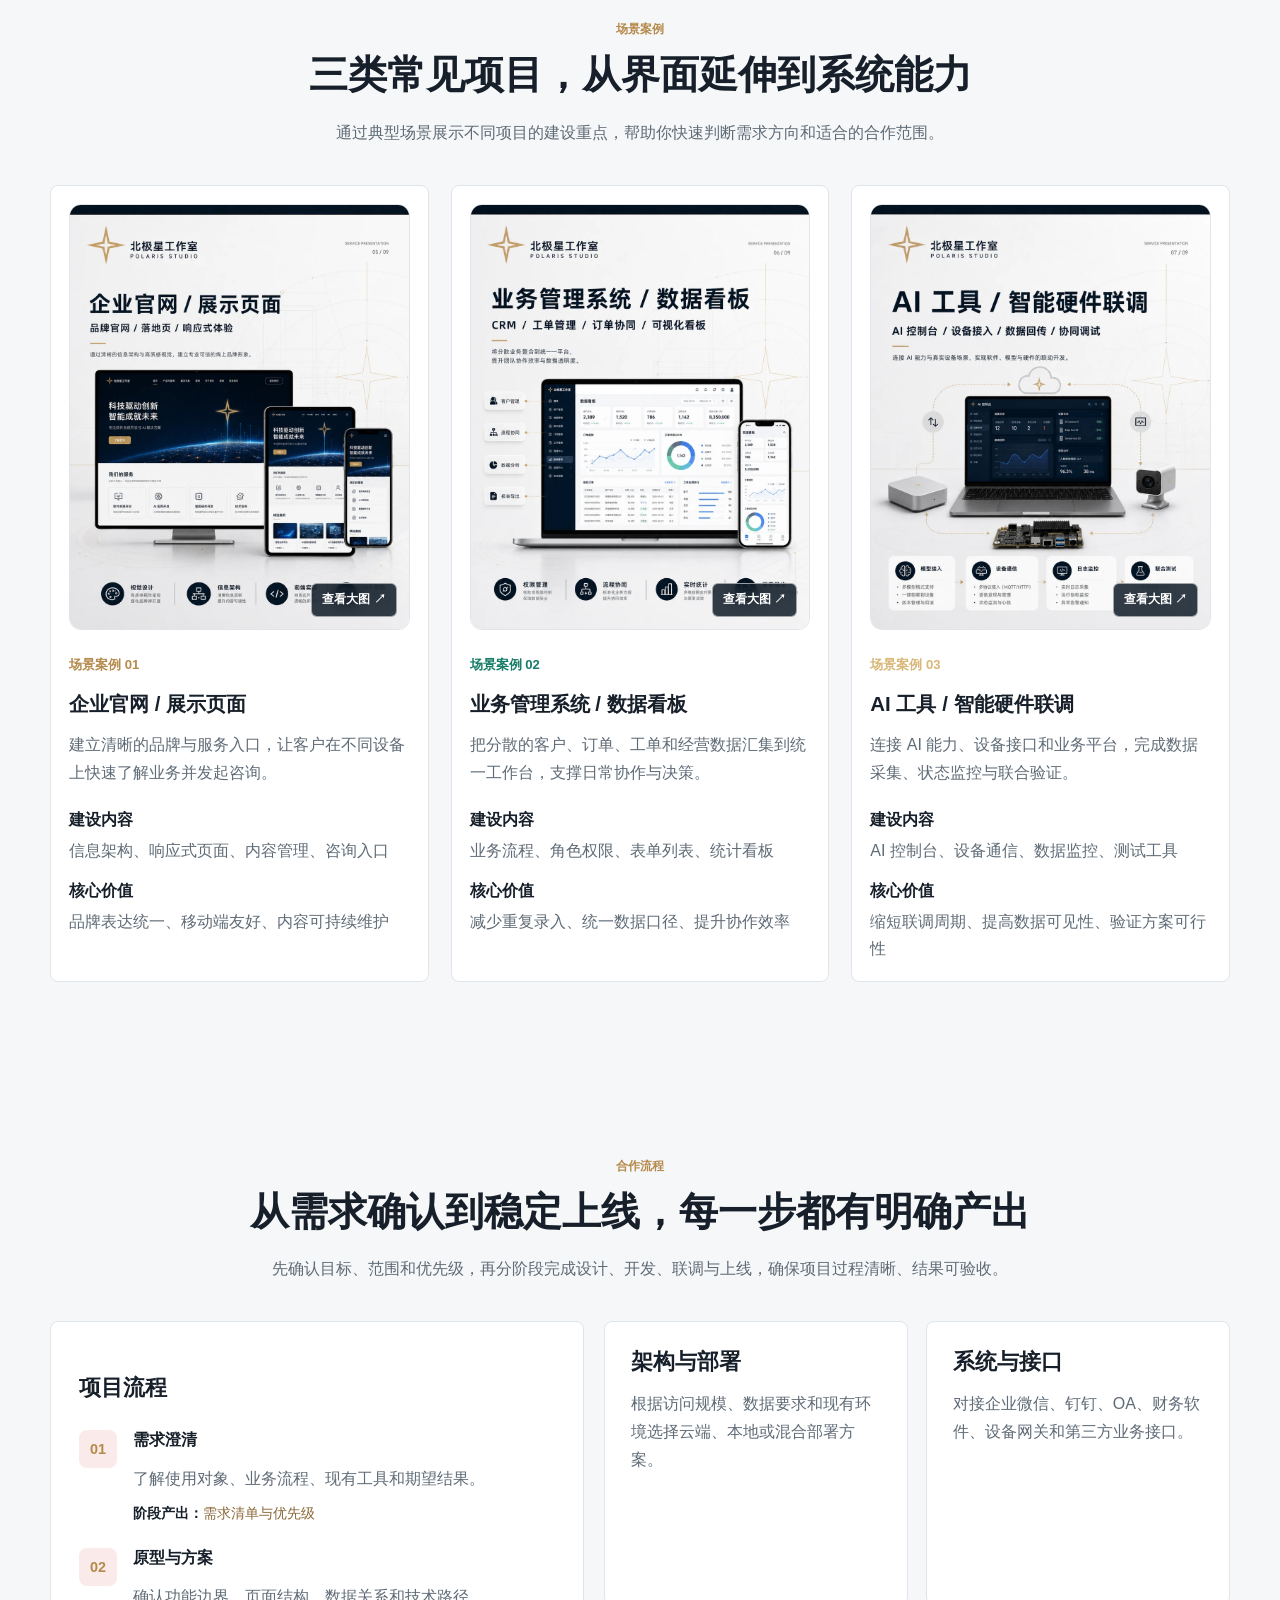
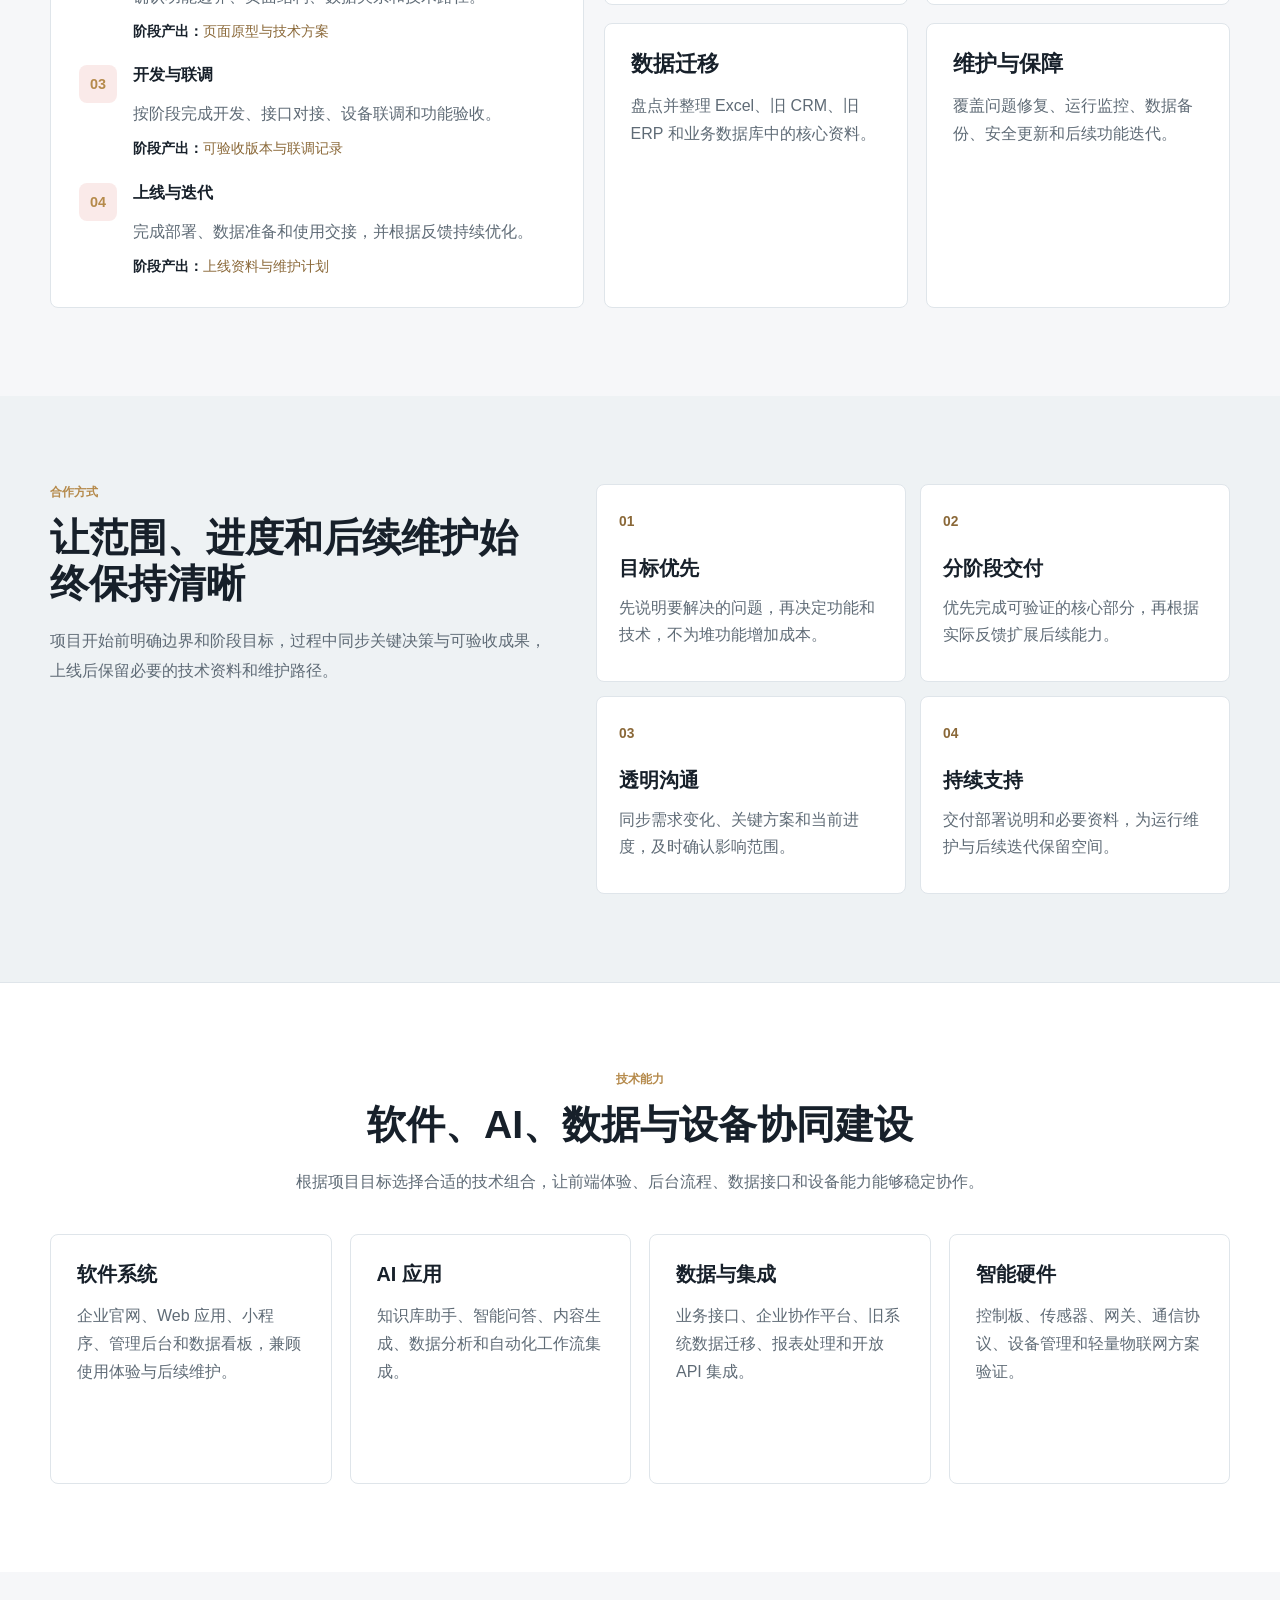
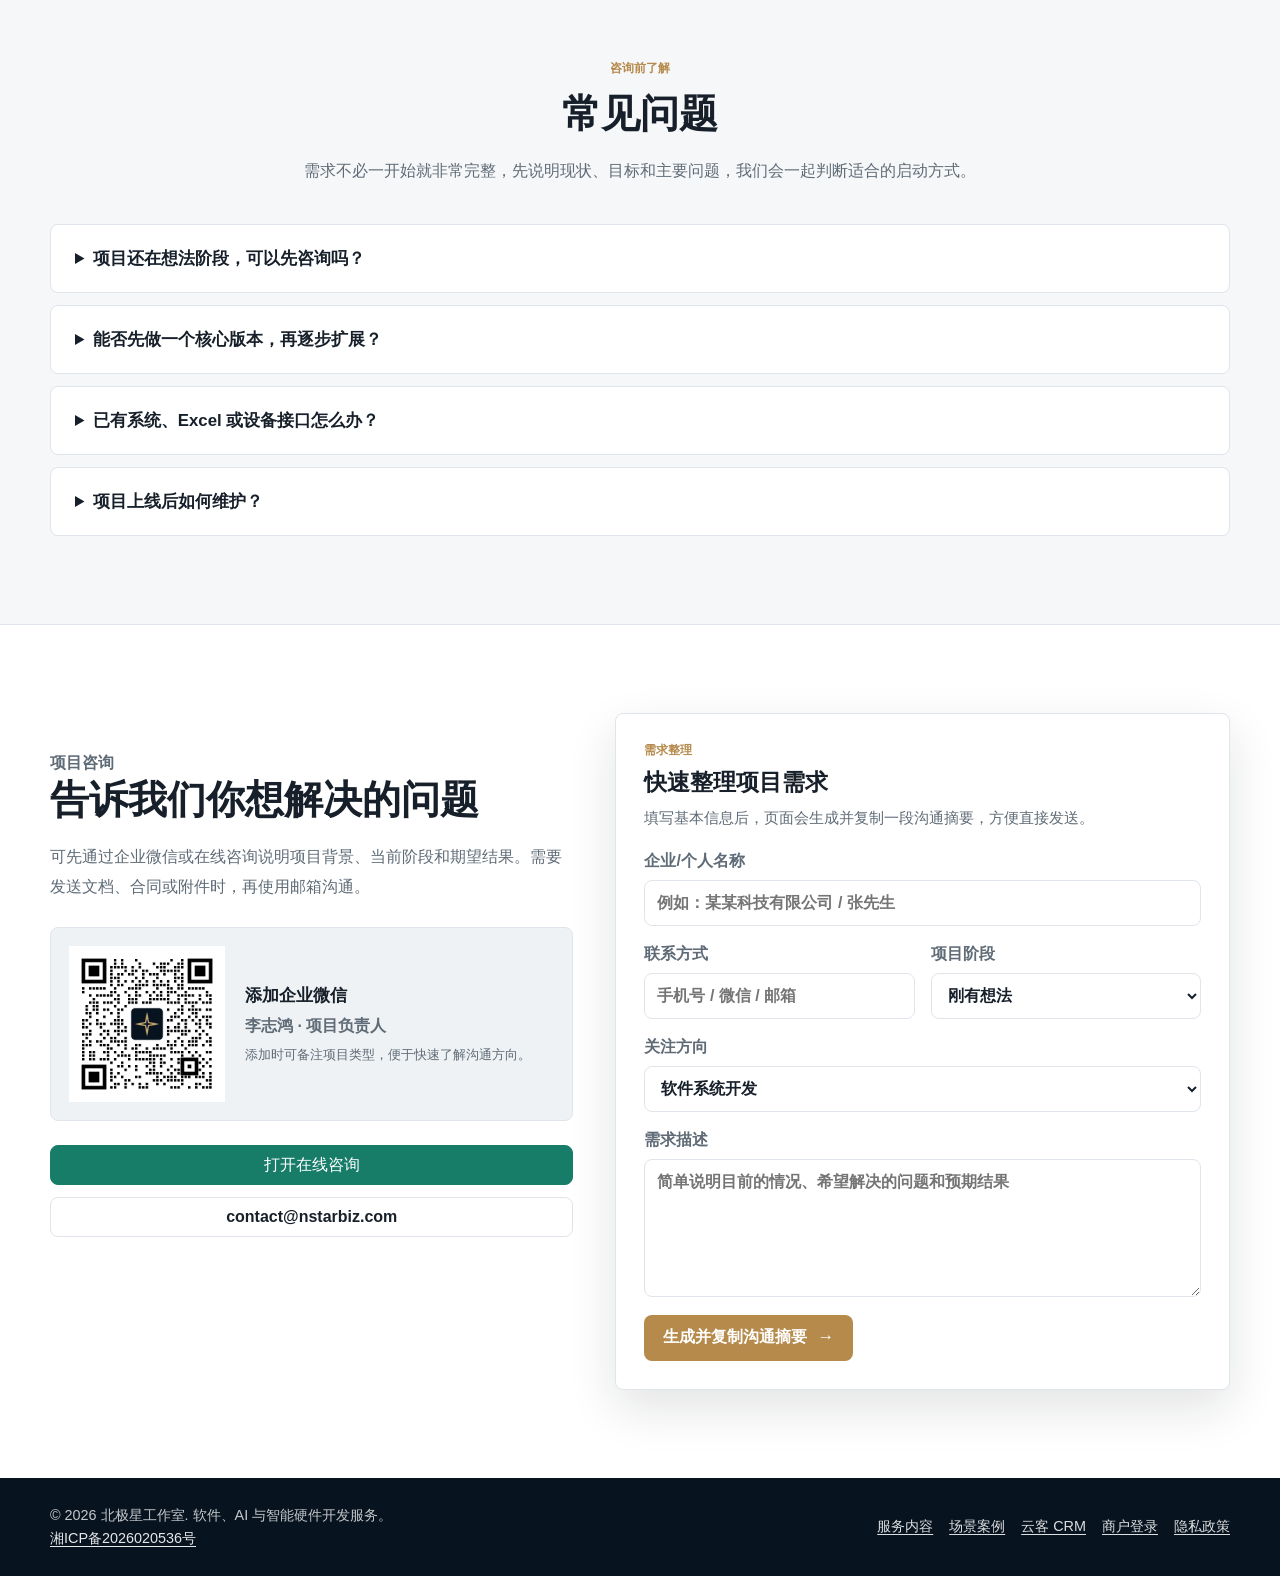
==== commit 6c4bb66b: "feat: streamline contact and mobile content" ====
--- a/index.html
+++ b/index.html
@@ -9,8 +9,22 @@
     />
     <title>北极星工作室 | 软件、AI 与智能硬件协同开发</title>
     <link rel="canonical" href="https://cn.nstarbiz.com/" />
+    <meta property="og:locale" content="zh_CN" />
+    <meta property="og:type" content="website" />
+    <meta property="og:site_name" content="北极星工作室" />
+    <meta property="og:title" content="北极星工作室 | 软件、AI 与智能硬件协同开发" />
+    <meta
+      property="og:description"
+      content="提供定制软件系统、AI 应用、企业官网与智能硬件协同开发，以及部署上线和持续维护服务。"
+    />
+    <meta property="og:url" content="https://cn.nstarbiz.com/" />
+    <meta property="og:image" content="https://cn.nstarbiz.com/assets/hero-connected-development.webp" />
+    <meta property="og:image:width" content="1672" />
+    <meta property="og:image:height" content="941" />
+    <meta property="og:image:alt" content="北极星工作室软件、AI 与智能硬件协同开发场景" />
+    <meta name="twitter:card" content="summary_large_image" />
     <link rel="icon" href="./assets/brand/northstar-mark.svg" type="image/svg+xml" />
-    <link rel="stylesheet" href="./styles.css?v=20260728-content-1" />
+    <link rel="stylesheet" href="./styles.css?v=20260805-contact-1" />
   </head>
   <body>
     <header class="site-header" data-header>
@@ -233,23 +247,16 @@
               loading="lazy"
               decoding="async"
             />
-            <p class="section-kicker">面向商户的客户与销售运营平台</p>
-            <h2>让客户、销售和订单在同一个工作台推进</h2>
+            <p class="section-kicker">北极星工作室独立产品</p>
+            <h2>云客 CRM：客户与销售管理平台</h2>
             <p>
-              云客 CRM 面向需要管理线索、客户、商机、报价、合同和回款的商户团队，提供独立数据、员工权限和运营配置。
+              面向需要管理线索、客户、商机和订单的商户团队，完整功能、价格与试用入口请进入独立产品页面查看。
             </p>
-            <ul class="crm-product-points">
-              <li>多租户 SaaS：商户独立管理员工、客户数据和业务流程</li>
-              <li>多渠道接入：官网咨询、企业微信、外部订单和人工导入</li>
-              <li>经营闭环：试用、套餐、付款、交付、售后和运营看板</li>
-            </ul>
             <div class="crm-product-actions">
-              <a class="button button-primary" href="https://cn.nstarbiz.com/crm/signup.html?plan=trial">免费试用</a>
-              <a class="button button-secondary" href="https://cn.nstarbiz.com/crm/pricing.html">了解云客 CRM</a>
+              <a class="button button-secondary" href="https://cn.nstarbiz.com/crm/">查看云客 CRM</a>
             </div>
             <div class="crm-product-links" aria-label="云客 CRM 入口">
               <a href="https://app.cn.nstarbiz.com/login.html">商户登录</a>
-              <a href="https://cn.nstarbiz.com/crm/">销售工作台</a>
             </div>
           </div>
 
@@ -609,7 +616,6 @@
             </div>
             <div class="contact-methods" aria-label="联系方式">
               <button class="contact-chat-action" type="button" data-crm-chat-open>打开在线咨询</button>
-              <a href="tel:18173933209" aria-label="拨打电话 18173933209">电话 18173933209</a>
               <a href="mailto:contact@nstarbiz.com" aria-label="发送邮件至 contact@nstarbiz.com">contact@nstarbiz.com</a>
             </div>
           </div>
--- a/styles.css
+++ b/styles.css
@@ -1157,7 +1157,7 @@
 
 .contact-methods {
   display: grid;
-  grid-template-columns: repeat(2, minmax(0, 1fr));
+  grid-template-columns: 1fr;
   gap: 12px;
   margin-top: 24px;
 }
@@ -1548,6 +1548,12 @@
 
   .site-nav {
     top: 66px;
+  }
+
+  .crm-product-preview,
+  .launch,
+  .tech {
+    display: none;
   }
 
   .hero {
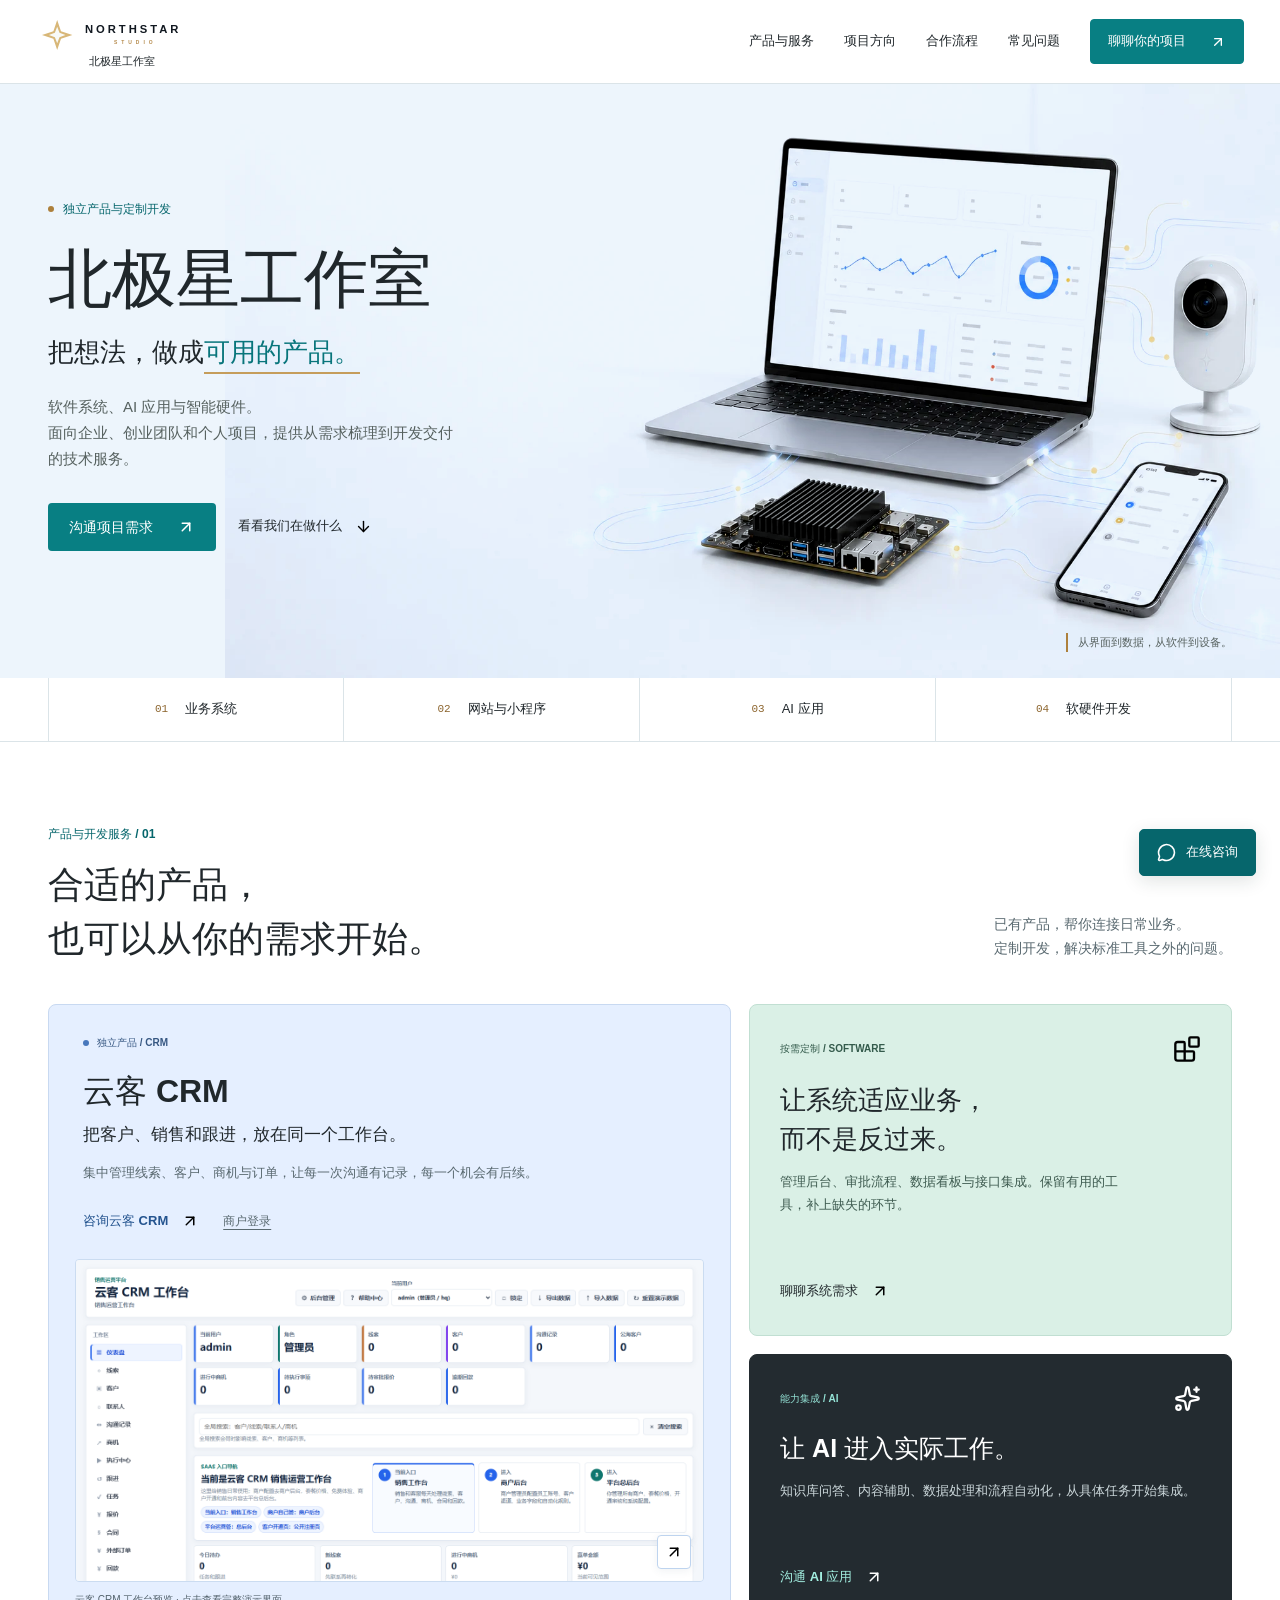
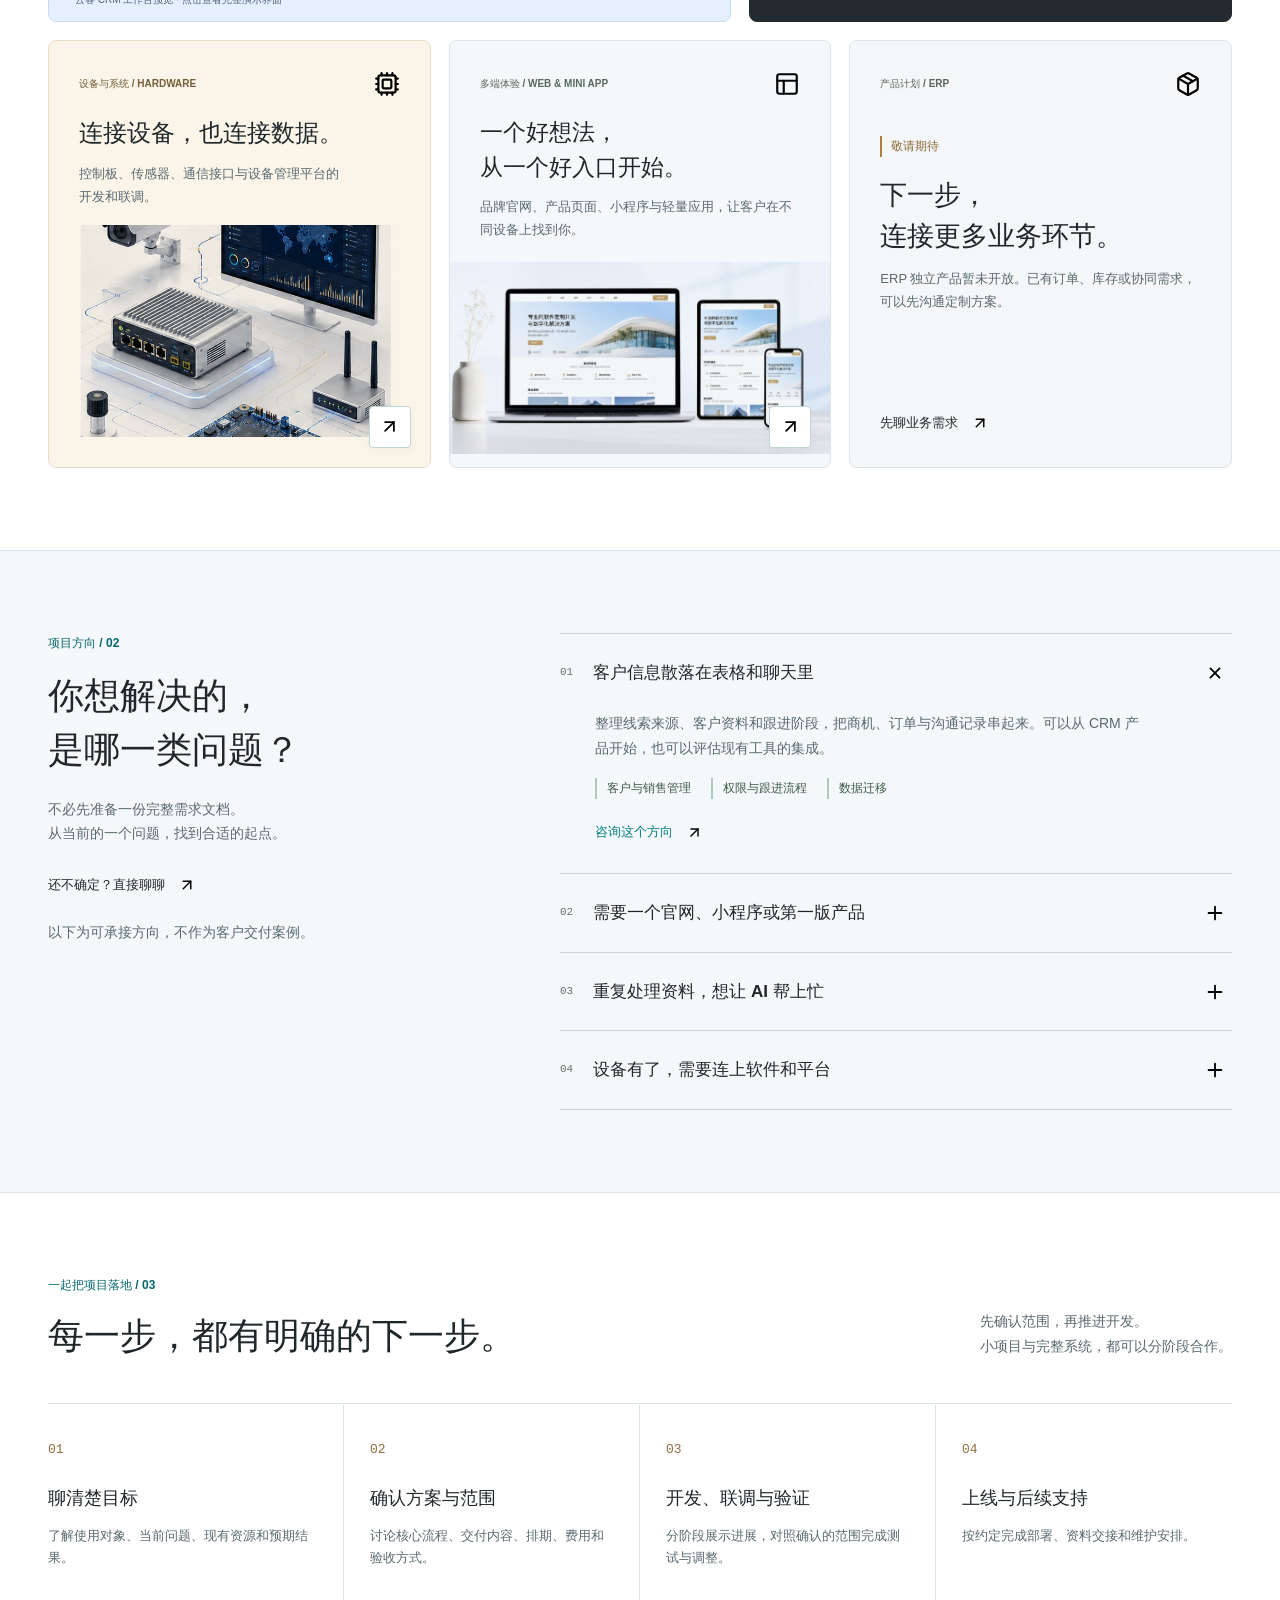
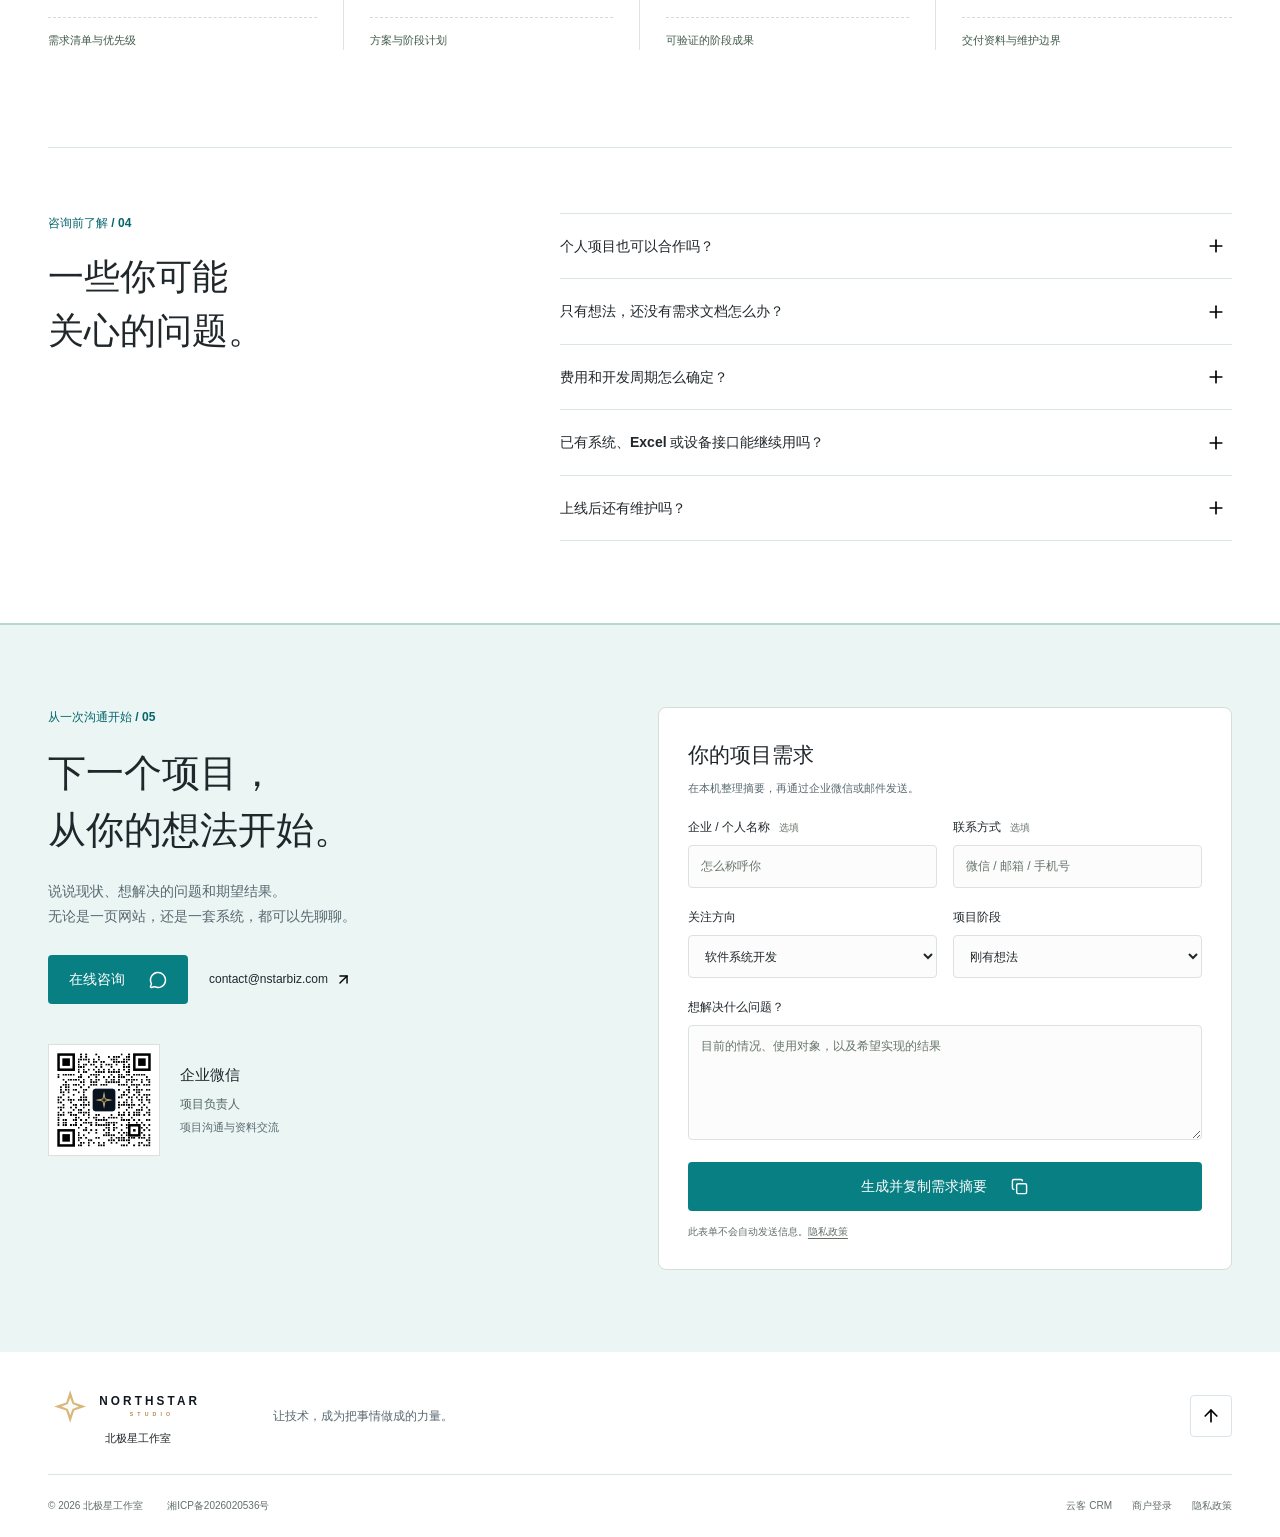
==== commit 14b3a93a: "feat: publish domestic studio homepage" ====
--- a/index.html
+++ b/index.html
@@ -3,727 +3,222 @@
   <head>
     <meta charset="utf-8" />
     <meta name="viewport" content="width=device-width, initial-scale=1" />
-    <meta
-      name="description"
-      content="北极星工作室提供定制软件系统、AI 应用、企业官网与智能硬件协同开发，以及部署上线和持续维护服务。"
-    />
-    <title>北极星工作室 | 软件、AI 与智能硬件协同开发</title>
+    <meta name="description" content="北极星工作室面向企业、创业团队和个人项目，提供软件定制、网站与小程序、AI 应用和智能硬件联调服务。了解云客 CRM，沟通你的开发需求。" />
+    <title>北极星工作室 | 软件定制、AI 与软硬件开发</title>
     <link rel="canonical" href="https://cn.nstarbiz.com/" />
     <meta property="og:locale" content="zh_CN" />
     <meta property="og:type" content="website" />
     <meta property="og:site_name" content="北极星工作室" />
-    <meta property="og:title" content="北极星工作室 | 软件、AI 与智能硬件协同开发" />
-    <meta
-      property="og:description"
-      content="提供定制软件系统、AI 应用、企业官网与智能硬件协同开发，以及部署上线和持续维护服务。"
-    />
+    <meta property="og:title" content="北极星工作室 | 软件定制、AI 与软硬件开发" />
+    <meta property="og:description" content="从一个想法到一套可用的产品。软件系统、AI 应用、网站与智能硬件，按真实需求组合开发。" />
     <meta property="og:url" content="https://cn.nstarbiz.com/" />
     <meta property="og:image" content="https://cn.nstarbiz.com/assets/hero-connected-development.webp" />
     <meta property="og:image:width" content="1672" />
     <meta property="og:image:height" content="941" />
-    <meta property="og:image:alt" content="北极星工作室软件、AI 与智能硬件协同开发场景" />
+    <meta property="og:image:alt" content="软件系统与智能硬件协同开发场景" />
     <meta name="twitter:card" content="summary_large_image" />
-    <link rel="icon" href="./assets/brand/northstar-mark.svg" type="image/svg+xml" />
-    <link rel="stylesheet" href="./styles.css?v=20260805-contact-1" />
+    <meta name="theme-color" content="#ffffff" />
+    <link rel="icon" href="./assets/brand/northstar-mark.svg?v=20261008-brand-1" type="image/svg+xml" />
+    <link rel="stylesheet" href="./home.css?v=20261020-release-1" />
   </head>
   <body>
+    <a class="skip-link" href="#main-content">跳到主要内容</a>
     <header class="site-header" data-header>
-      <a class="brand" href="#top" aria-label="返回首页">
-        <span class="brand-mark" aria-hidden="true">
-          <img src="./assets/brand/northstar-mark.svg" alt="" />
-        </span>
-        <span class="brand-text">
-          <strong>北极星工作室</strong>
-          <span>软件 · AI · 智能硬件开发</span>
-        </span>
-      </a>
-
-      <button class="nav-toggle" type="button" aria-expanded="false" aria-controls="site-nav">
-        <span class="nav-toggle-line"></span>
-        <span class="nav-toggle-line"></span>
-        <span class="nav-toggle-line"></span>
-        <span class="sr-only">打开导航</span>
-      </button>
-
-      <nav class="site-nav" id="site-nav" aria-label="主导航">
-        <a href="#audience">适合谁</a>
-        <a href="#products">服务内容</a>
-        <a href="#yunke-crm">云客 CRM</a>
-        <a href="#solutions">解决方案</a>
-        <a href="#cases">场景案例</a>
-        <a href="#delivery">合作流程</a>
-        <a href="#contact">项目咨询</a>
-      </nav>
+      <div class="header-inner">
+        <a class="brand" href="#top" aria-label="北极星工作室，返回首页">
+          <img src="./assets/brand/northstar-logo.svg" alt="Northstar Studio" width="520" height="128" />
+          <span>北极星工作室</span>
+        </a>
+        <nav class="site-nav" id="site-nav" aria-label="主导航">
+          <a href="#products">产品与服务</a>
+          <a href="#solutions">项目方向</a>
+          <a href="#delivery">合作流程</a>
+          <a href="#faq">常见问题</a>
+          <a class="nav-contact" href="#contact">聊聊你的项目 <img src="./assets/icons/arrow-up-right.svg" alt="" width="16" height="16" /></a>
+        </nav>
+        <button class="nav-toggle icon-button" type="button" aria-expanded="false" aria-controls="site-nav" aria-label="打开导航" title="打开导航">
+          <img class="menu-icon" src="./assets/icons/menu.svg" alt="" width="22" height="22" />
+          <img class="close-icon" src="./assets/icons/x.svg" alt="" width="22" height="22" />
+        </button>
+      </div>
     </header>
 
-    <main id="top">
-      <section class="hero" aria-label="软件、AI 与智能硬件协同开发">
-        <picture class="hero-scene" aria-hidden="true">
-          <img
-            src="./assets/hero-connected-development.webp"
-            alt=""
-            width="1600"
-            height="900"
-            fetchpriority="high"
-            decoding="async"
-          />
-        </picture>
-        <ul class="hero-callouts" aria-label="软硬件协同能力">
-          <li class="hero-callout hero-callout-device">
-            <strong>设备接入</strong>
-            <span>实时采集</span>
-          </li>
-          <li class="hero-callout hero-callout-edge">
-            <strong>边缘计算</strong>
-            <span>本地处理</span>
-          </li>
-          <li class="hero-callout hero-callout-data">
-            <strong>数据同步</strong>
-            <span>远程管理</span>
-          </li>
-        </ul>
-        <div class="hero-inner">
-          <div class="hero-content">
-            <p class="eyebrow">软件 · AI · 智能硬件</p>
-            <h1>
-              <span class="hero-title-main">
-                <span class="hero-title-prefix">软件、AI 与</span><span class="hero-title-subject">智能硬件</span>
-              </span>
-              <span class="hero-title-action">协同开发</span>
-            </h1>
-            <p class="hero-copy">
-              面向企业、创业团队与独立项目，提供从需求梳理、产品设计到开发上线和持续维护的一体化技术服务。
-            </p>
+    <main id="main-content">
+      <section class="hero" id="top" aria-labelledby="hero-title">
+        <img class="hero-scene" src="./assets/hero-connected-development.webp" alt="笔记本工作台、设备控制板与移动端协同开发场景示意" width="1672" height="941" fetchpriority="high" decoding="async" />
+        <div class="shell hero-inner">
+          <div class="hero-copy">
+            <p class="eyebrow"><span class="status-dot" aria-hidden="true"></span> 独立产品与定制开发</p>
+            <h1 id="hero-title">北极星工作室</h1>
+            <p class="hero-statement">把想法，做成<span>可用的产品。</span></p>
+            <p class="hero-description">软件系统、AI 应用与智能硬件。<br />面向企业、创业团队和个人项目，提供从需求梳理到开发交付的技术服务。</p>
             <div class="hero-actions">
-              <a class="button button-primary" href="#contact">
-                <span>沟通项目需求</span>
-                <span class="button-icon" aria-hidden="true">→</span>
-              </a>
-              <a class="button button-secondary" href="#cases">查看场景案例</a>
+              <a class="button button-primary" href="#contact">沟通项目需求 <img src="./assets/icons/arrow-up-right.svg" alt="" width="18" height="18" /></a>
+              <a class="text-link" href="#products">看看我们在做什么 <img src="./assets/icons/arrow-down.svg" alt="" width="17" height="17" /></a>
             </div>
           </div>
-        </div>
-      </section>
-
-      <section class="proof-strip" aria-label="官网定位">
-        <div class="section-shell proof-grid">
-          <p>定制软件系统</p>
-          <p>AI 应用与自动化</p>
-          <p>智能硬件与设备接入</p>
-          <p>部署上线与持续维护</p>
-        </div>
-      </section>
-
-      <section class="section audience" id="audience">
-        <div class="section-shell section-heading">
-          <p class="section-kicker">适合谁</p>
-          <h2>为明确的业务问题提供技术实现</h2>
-          <p>
-            无论是优化现有流程、建设新产品，还是验证软硬件方案，我们都会先理解目标和使用场景，再确定合适的建设范围。
-          </p>
-        </div>
-
-        <div class="section-shell audience-grid">
-          <article class="audience-panel">
-            <span class="audience-label">企业客户</span>
-            <h3>让业务流程更清晰，数据更集中</h3>
-            <p>适合需要建设管理系统、整合业务数据、连接现有工具或升级旧系统的团队。</p>
-            <ul class="feature-list">
-              <li>客户、订单、库存、项目和服务流程管理</li>
-              <li>角色权限、审批规则与经营数据看板</li>
-              <li>旧系统、企业微信和第三方平台集成</li>
-            </ul>
-          </article>
-
-          <article class="audience-panel accent-personal">
-            <span class="audience-label">创业团队与独立项目</span>
-            <h3>从可验证的第一版开始快速落地</h3>
-            <p>适合需要官网、轻量应用、AI 工具或智能硬件验证方案的创业团队、工作室和个人项目。</p>
-            <ul class="feature-list">
-              <li>品牌官网、产品页面、小程序与预约入口</li>
-              <li>轻量后台、内容管理和业务自动化工具</li>
-              <li>设备原型、控制界面和数据展示验证</li>
-            </ul>
-          </article>
-        </div>
-      </section>
-
-      <section class="section products" id="products">
-        <div class="section-shell section-heading">
-          <p class="section-kicker">服务内容</p>
-          <h2>从业务系统到设备端，按实际需求组合开发</h2>
-          <p>
-            项目可以从单一页面、一个业务模块或一套验证方案开始，也可以覆盖前端、后台、数据、AI 和设备接入的完整链路。
-          </p>
-        </div>
-
-        <div class="section-shell product-grid">
-          <article class="product-card product-card-illustrated">
-            <div class="product-illustration" aria-hidden="true">
-              <img
-                src="./assets/service-software.webp"
-                alt=""
-                width="608"
-                height="863"
-                decoding="async"
-              />
-            </div>
-            <div class="product-card-body">
-              <div class="card-topline">
-                <span class="card-icon" aria-hidden="true">01</span>
-                <span>软件 · 网站 · 移动端</span>
+          <p class="hero-caption">从界面到数据，从软件到设备。</p>
+        </div>
+      </section>
+
+      <div class="service-index" aria-label="开发服务范围">
+        <div class="shell service-index-inner">
+          <a href="#products"><span>01</span> 业务系统</a>
+          <a href="#web-service"><span>02</span> 网站与小程序</a>
+          <a href="#ai-service"><span>03</span> AI 应用</a>
+          <a href="#hardware-service"><span>04</span> 软硬件开发</a>
+        </div>
+      </div>
+
+      <section class="section products" id="products" aria-labelledby="products-title">
+        <div class="shell">
+          <div class="section-heading">
+            <div><p class="eyebrow">产品与开发服务 / 01</p><h2 id="products-title">合适的产品，<br />也可以从你的需求开始。</h2></div>
+            <p>已有产品，帮你连接日常业务。<br />定制开发，解决标准工具之外的问题。</p>
+          </div>
+          <div class="offer-grid">
+            <article class="offer offer-crm" id="yunke-crm">
+              <div class="offer-body">
+                <div class="offer-label"><span class="status-dot" aria-hidden="true"></span> 独立产品 / CRM</div>
+                <h3>云客 CRM</h3>
+                <p class="offer-lede">把客户、销售和跟进，放在同一个工作台。</p>
+                <p>集中管理线索、客户、商机与订单，让每一次沟通有记录，每一个机会有后续。</p>
+                <div class="offer-actions">
+                  <button class="text-link" type="button" data-interest="CRM 客户与销售管理">咨询云客 CRM <img src="./assets/icons/arrow-up-right.svg" alt="" width="18" height="18" /></button>
+                  <a class="secondary-link" href="https://crm.cn.nstarbiz.com/login.html">商户登录</a>
+                </div>
               </div>
-              <h3>业务系统与多端应用</h3>
-              <p>从品牌展示入口到业务管理平台，统一规划桌面端、移动端和后台流程。</p>
-              <ul>
-                <li>企业官网、小程序与移动应用</li>
-                <li>CRM、ERP 与行业管理系统</li>
-                <li>权限、流程、表单和数据看板</li>
-              </ul>
-            </div>
-          </article>
-
-          <article class="product-card product-card-illustrated accent-green">
-            <div class="product-illustration" aria-hidden="true">
-              <img
-                src="./assets/service-ai-core.webp"
-                alt=""
-                width="607"
-                height="863"
-                decoding="async"
-              />
-            </div>
-            <div class="product-card-body">
-              <div class="card-topline">
-                <span class="card-icon" aria-hidden="true">02</span>
-                <span>AI · 知识 · 自动化</span>
-              </div>
-              <h3>AI 应用与流程自动化</h3>
-              <p>把知识、文档、业务规则和现有数据接入具体工作场景，减少重复操作。</p>
-              <ul>
-                <li>知识库问答与资料检索</li>
-                <li>内容生成、分析与信息整理</li>
-                <li>AI 工作流和第三方接口集成</li>
-              </ul>
-            </div>
-          </article>
-
-          <article class="product-card product-card-illustrated accent-blue">
-            <div class="product-illustration" aria-hidden="true">
-              <img
-                src="./assets/service-hardware.webp"
-                alt=""
-                width="608"
-                height="863"
-                decoding="async"
-              />
-            </div>
-            <div class="product-card-body">
-              <div class="card-topline">
-                <span class="card-icon" aria-hidden="true">03</span>
-                <span>设备 · 边缘计算 · 监控</span>
-              </div>
-              <h3>智能硬件与设备联调</h3>
-              <p>连接控制板、传感器、网关和管理平台，完成设备通信、数据采集与状态管理。</p>
-              <ul>
-                <li>设备通信、协议适配和状态管理</li>
-                <li>数据采集、监控预警与远程控制</li>
-                <li>控制台、接口与联合测试</li>
-              </ul>
-            </div>
-          </article>
-        </div>
-      </section>
-
-      <section class="section crm-product" id="yunke-crm">
-        <div class="section-shell crm-product-layout">
-          <div class="crm-product-copy">
-            <img
-              class="crm-product-logo"
-              src="./assets/brand/yunke-crm-wordmark-color.png"
-              alt="云客 CRM"
-              width="358"
-              height="80"
-              loading="lazy"
-              decoding="async"
-            />
-            <p class="section-kicker">北极星工作室独立产品</p>
-            <h2>云客 CRM：客户与销售管理平台</h2>
-            <p>
-              面向需要管理线索、客户、商机和订单的商户团队，完整功能、价格与试用入口请进入独立产品页面查看。
-            </p>
-            <div class="crm-product-actions">
-              <a class="button button-secondary" href="https://cn.nstarbiz.com/crm/">查看云客 CRM</a>
-            </div>
-            <div class="crm-product-links" aria-label="云客 CRM 入口">
-              <a href="https://app.cn.nstarbiz.com/login.html">商户登录</a>
-            </div>
-          </div>
-
-          <figure class="crm-product-preview">
-            <div class="crm-product-preview-bar" aria-hidden="true">
-              <span></span><span></span><span></span>
-              <strong>云客 CRM 销售工作台</strong>
-            </div>
-            <img
-              src="./assets/yunke-crm-workbench.png"
-              alt="云客 CRM 销售工作台的线索、客户和商机管理界面"
-              width="1200"
-              height="800"
-              loading="lazy"
-              decoding="async"
-            />
-            <figcaption>销售、客户、商机、订单和运营数据集中在一个工作台。</figcaption>
-          </figure>
-        </div>
-      </section>
-
-      <section class="section solutions" id="solutions">
-        <div class="section-shell solution-layout">
-          <div class="section-heading align-left">
-            <p class="section-kicker">解决方案</p>
-            <h2>围绕真实业务链路设计解决方案</h2>
-            <p>
-              先找到最影响效率、体验或交付的关键环节，再把页面、系统、数据、AI 和设备能力组合成可执行的方案。
-            </p>
-          </div>
-
-          <div class="solution-list">
-            <article>
-              <span class="solution-index">A</span>
-              <div>
-                <h3>客户与销售管理</h3>
-                <p>连接线索、客户、商机、报价、合同和回款，让销售过程清晰可追踪。</p>
-              </div>
-            </article>
-            <article>
-              <span class="solution-index">B</span>
-              <div>
-                <h3>订单、库存与项目协作</h3>
-                <p>统一订单、采购、库存、任务和交付节点，减少跨表格与跨工具协作。</p>
-              </div>
-            </article>
-            <article>
-              <span class="solution-index">C</span>
-              <div>
-                <h3>设备监控与数据采集</h3>
-                <p>接入设备状态、运行数据和告警信息，为现场管理和远程维护提供依据。</p>
-              </div>
-            </article>
-            <article>
-              <span class="solution-index">D</span>
-              <div>
-                <h3>AI 知识与流程自动化</h3>
-                <p>让内部资料、业务规则和重复性工作进入可检索、可执行的智能流程。</p>
-              </div>
-            </article>
-            <article>
-              <span class="solution-index">E</span>
-              <div>
-                <h3>旧系统升级与数据迁移</h3>
-                <p>梳理旧系统和 Excel 数据，保留必要业务规则，分阶段完成系统替换。</p>
-              </div>
-            </article>
-          </div>
-        </div>
-      </section>
-
-      <section class="section cases" id="cases">
-        <div class="section-shell section-heading">
-          <p class="section-kicker">场景案例</p>
-          <h2>三类常见项目，从界面延伸到系统能力</h2>
-          <p>通过典型场景展示不同项目的建设重点，帮助你快速判断需求方向和适合的合作范围。</p>
-        </div>
-
-        <div class="section-shell case-grid">
-          <article class="case-card">
-            <a
-              class="case-media"
-              href="./assets/case-detail-website.webp"
-              target="_blank"
-              rel="noopener"
-              aria-label="查看企业官网与响应式展示页面场景大图"
-            >
-              <img
-                src="./assets/case-detail-website.webp"
-                alt="企业官网与响应式展示页面详细场景案例"
-                width="960"
-                height="1200"
-                loading="lazy"
-                decoding="async"
-              />
-              <span class="case-media-action">查看大图 ↗</span>
-            </a>
-            <span>场景案例 01</span>
-            <h3>企业官网 / 展示页面</h3>
-            <p>建立清晰的品牌与服务入口，让客户在不同设备上快速了解业务并发起咨询。</p>
-            <dl>
-              <div>
-                <dt>建设内容</dt>
-                <dd>信息架构、响应式页面、内容管理、咨询入口</dd>
-              </div>
-              <div>
-                <dt>核心价值</dt>
-                <dd>品牌表达统一、移动端友好、内容可持续维护</dd>
-              </div>
-            </dl>
-          </article>
-
-          <article class="case-card accent-green">
-            <a
-              class="case-media"
-              href="./assets/case-detail-dashboard.webp"
-              target="_blank"
-              rel="noopener"
-              aria-label="查看业务管理系统与数据看板场景大图"
-            >
-              <img
-                src="./assets/case-detail-dashboard.webp"
-                alt="业务管理系统与数据看板详细场景案例"
-                width="960"
-                height="1200"
-                loading="lazy"
-                decoding="async"
-              />
-              <span class="case-media-action">查看大图 ↗</span>
-            </a>
-            <span>场景案例 02</span>
-            <h3>业务管理系统 / 数据看板</h3>
-            <p>把分散的客户、订单、工单和经营数据汇集到统一工作台，支撑日常协作与决策。</p>
-            <dl>
-              <div>
-                <dt>建设内容</dt>
-                <dd>业务流程、角色权限、表单列表、统计看板</dd>
-              </div>
-              <div>
-                <dt>核心价值</dt>
-                <dd>减少重复录入、统一数据口径、提升协作效率</dd>
-              </div>
-            </dl>
-          </article>
-
-          <article class="case-card accent-gold">
-            <a
-              class="case-media"
-              href="./assets/case-detail-ai-hardware.webp"
-              target="_blank"
-              rel="noopener"
-              aria-label="查看 AI 工具与智能硬件联调场景大图"
-            >
-              <img
-                src="./assets/case-detail-ai-hardware.webp"
-                alt="AI 工具与智能硬件联调详细场景案例"
-                width="960"
-                height="1200"
-                loading="lazy"
-                decoding="async"
-              />
-              <span class="case-media-action">查看大图 ↗</span>
-            </a>
-            <span>场景案例 03</span>
-            <h3>AI 工具 / 智能硬件联调</h3>
-            <p>连接 AI 能力、设备接口和业务平台，完成数据采集、状态监控与联合验证。</p>
-            <dl>
-              <div>
-                <dt>建设内容</dt>
-                <dd>AI 控制台、设备通信、数据监控、测试工具</dd>
-              </div>
-              <div>
-                <dt>核心价值</dt>
-                <dd>缩短联调周期、提高数据可见性、验证方案可行性</dd>
-              </div>
-            </dl>
-          </article>
-        </div>
-      </section>
-
-      <section class="section delivery" id="delivery">
-        <div class="section-shell section-heading">
-          <p class="section-kicker">合作流程</p>
-          <h2>从需求确认到稳定上线，每一步都有明确产出</h2>
-          <p>先确认目标、范围和优先级，再分阶段完成设计、开发、联调与上线，确保项目过程清晰、结果可验收。</p>
-        </div>
-
-        <div class="section-shell delivery-grid">
-          <div class="delivery-panel">
-            <h3>项目流程</h3>
-            <ol class="timeline">
-              <li>
-                <span>01</span>
-                <div>
-                  <strong>需求澄清</strong>
-                  <p>了解使用对象、业务流程、现有工具和期望结果。</p>
-                  <p class="timeline-output"><strong>阶段产出：</strong>需求清单与优先级</p>
-                </div>
-              </li>
-              <li>
-                <span>02</span>
-                <div>
-                  <strong>原型与方案</strong>
-                  <p>确认功能边界、页面结构、数据关系和技术路径。</p>
-                  <p class="timeline-output"><strong>阶段产出：</strong>页面原型与技术方案</p>
-                </div>
-              </li>
-              <li>
-                <span>03</span>
-                <div>
-                  <strong>开发与联调</strong>
-                  <p>按阶段完成开发、接口对接、设备联调和功能验收。</p>
-                  <p class="timeline-output"><strong>阶段产出：</strong>可验收版本与联调记录</p>
-                </div>
-              </li>
-              <li>
-                <span>04</span>
-                <div>
-                  <strong>上线与迭代</strong>
-                  <p>完成部署、数据准备和使用交接，并根据反馈持续优化。</p>
-                  <p class="timeline-output"><strong>阶段产出：</strong>上线资料与维护计划</p>
-                </div>
-              </li>
-            </ol>
-          </div>
-
-          <div class="capability-grid" aria-label="能力说明">
-            <article>
-              <h3>架构与部署</h3>
-              <p>根据访问规模、数据要求和现有环境选择云端、本地或混合部署方案。</p>
-            </article>
-            <article>
-              <h3>系统与接口</h3>
-              <p>对接企业微信、钉钉、OA、财务软件、设备网关和第三方业务接口。</p>
-            </article>
-            <article>
-              <h3>数据迁移</h3>
-              <p>盘点并整理 Excel、旧 CRM、旧 ERP 和业务数据库中的核心资料。</p>
-            </article>
-            <article>
-              <h3>维护与保障</h3>
-              <p>覆盖问题修复、运行监控、数据备份、安全更新和后续功能迭代。</p>
-            </article>
-          </div>
-        </div>
-      </section>
-
-      <section class="section launch" id="launch">
-        <div class="section-shell launch-layout">
-          <div class="section-heading align-left">
-            <p class="section-kicker">合作方式</p>
-            <h2>让范围、进度和后续维护始终保持清晰</h2>
-            <p>
-              项目开始前明确边界和阶段目标，过程中同步关键决策与可验收成果，上线后保留必要的技术资料和维护路径。
-            </p>
-          </div>
-
-          <div class="launch-steps">
-            <article>
-              <span>01</span>
-              <h3>目标优先</h3>
-              <p>先说明要解决的问题，再决定功能和技术，不为堆功能增加成本。</p>
-            </article>
-            <article>
-              <span>02</span>
-              <h3>分阶段交付</h3>
-              <p>优先完成可验证的核心部分，再根据实际反馈扩展后续能力。</p>
-            </article>
-            <article>
-              <span>03</span>
-              <h3>透明沟通</h3>
-              <p>同步需求变化、关键方案和当前进度，及时确认影响范围。</p>
-            </article>
-            <article>
-              <span>04</span>
-              <h3>持续支持</h3>
-              <p>交付部署说明和必要资料，为运行维护与后续迭代保留空间。</p>
-            </article>
-          </div>
-        </div>
-      </section>
-
-      <section class="section tech" id="tech">
-        <div class="section-shell section-heading">
-          <p class="section-kicker">技术能力</p>
-          <h2>软件、AI、数据与设备协同建设</h2>
-          <p>根据项目目标选择合适的技术组合，让前端体验、后台流程、数据接口和设备能力能够稳定协作。</p>
-        </div>
-
-        <div class="section-shell tech-grid">
-          <article class="tech-card">
-            <h3>软件系统</h3>
-            <p>企业官网、Web 应用、小程序、管理后台和数据看板，兼顾使用体验与后续维护。</p>
-          </article>
-          <article class="tech-card">
-            <h3>AI 应用</h3>
-            <p>知识库助手、智能问答、内容生成、数据分析和自动化工作流集成。</p>
-          </article>
-          <article class="tech-card">
-            <h3>数据与集成</h3>
-            <p>业务接口、企业协作平台、旧系统数据迁移、报表处理和开放 API 集成。</p>
-          </article>
-          <article class="tech-card">
-            <h3>智能硬件</h3>
-            <p>控制板、传感器、网关、通信协议、设备管理和轻量物联网方案验证。</p>
-          </article>
-        </div>
-      </section>
-
-      <section class="section faq" id="faq">
-        <div class="section-shell section-heading">
-          <p class="section-kicker">咨询前了解</p>
-          <h2>常见问题</h2>
-          <p>需求不必一开始就非常完整，先说明现状、目标和主要问题，我们会一起判断适合的启动方式。</p>
-        </div>
-
-        <div class="section-shell faq-list">
-          <details>
-            <summary>项目还在想法阶段，可以先咨询吗？</summary>
-            <p>可以。先说明希望解决的问题、使用对象和已有资源，我们会协助梳理第一版范围，并判断是否适合进入开发。</p>
-          </details>
-          <details>
-            <summary>能否先做一个核心版本，再逐步扩展？</summary>
-            <p>可以。多数项目更适合先完成关键流程或验证版本，投入使用后再根据反馈增加功能，降低一次性投入和实施风险。</p>
-          </details>
-          <details>
-            <summary>已有系统、Excel 或设备接口怎么办？</summary>
-            <p>我们会先盘点数据结构、业务规则和接口条件，再确定保留、迁移或重新对接的范围，尽量减少对现有工作的影响。</p>
-          </details>
-          <details>
-            <summary>项目上线后如何维护？</summary>
-            <p>可根据项目情况安排维护，包括问题修复、运行检查、数据备份、安全更新和功能迭代，并在交付时说明维护边界。</p>
-          </details>
-        </div>
-      </section>
-
-      <section class="section contact" id="contact">
-        <div class="section-shell contact-layout">
+              <figure class="crm-preview">
+                <a href="./assets/yunke-crm-workbench.png" target="_blank" rel="noopener" aria-label="查看云客 CRM 演示工作台完整大图" title="查看完整工作台">
+                  <img class="crm-screen" src="./assets/yunke-crm-workbench.png" alt="云客 CRM 演示工作台：线索、客户、商机和订单管理" width="1440" height="1000" loading="lazy" decoding="async" />
+                  <span class="preview-expand" aria-hidden="true"><img src="./assets/icons/arrow-up-right.svg" alt="" width="18" height="18" /></span>
+                </a>
+                <figcaption>云客 CRM 工作台预览 · 点击查看完整演示界面</figcaption>
+              </figure>
+            </article>
+            <article class="offer offer-software">
+              <div class="offer-top"><span class="offer-label">按需定制 / SOFTWARE</span><img src="./assets/icons/blocks.svg" alt="" width="28" height="28" /></div>
+              <h3>让系统适应业务，<br />而不是反过来。</h3>
+              <p>管理后台、审批流程、数据看板与接口集成。保留有用的工具，补上缺失的环节。</p>
+              <button class="text-link" type="button" data-interest="软件系统开发">聊聊系统需求 <img src="./assets/icons/arrow-up-right.svg" alt="" width="18" height="18" /></button>
+            </article>
+            <article class="offer offer-ai" id="ai-service">
+              <div class="offer-top"><span class="offer-label">能力集成 / AI</span><img class="light-icon" src="./assets/icons/sparkles.svg" alt="" width="27" height="27" /></div>
+              <h3>让 AI 进入实际工作。</h3>
+              <p>知识库问答、内容辅助、数据处理和流程自动化，从具体任务开始集成。</p>
+              <button class="text-link" type="button" data-interest="AI 应用开发">沟通 AI 应用 <img class="light-icon" src="./assets/icons/arrow-up-right.svg" alt="" width="18" height="18" /></button>
+            </article>
+            <article class="offer offer-hardware" id="hardware-service">
+              <div class="offer-top"><span class="offer-label">设备与系统 / HARDWARE</span><img src="./assets/icons/cpu.svg" alt="" width="26" height="26" /></div>
+              <h3>连接设备，也连接数据。</h3>
+              <p>控制板、传感器、通信接口与设备管理平台的开发和联调。</p>
+              <img class="hardware-image" src="./assets/service-hardware.webp" alt="控制板、网关与设备管理平台的联调场景示意" width="608" height="863" loading="lazy" decoding="async" />
+              <button class="card-action icon-button" type="button" data-interest="智能硬件/设备联调" aria-label="咨询软硬件开发" title="咨询软硬件开发"><img src="./assets/icons/arrow-up-right.svg" alt="" width="21" height="21" /></button>
+            </article>
+            <article class="offer offer-web" id="web-service">
+              <div class="offer-top"><span class="offer-label">多端体验 / WEB &amp; MINI APP</span><img src="./assets/icons/panels-top-left.svg" alt="" width="26" height="26" /></div>
+              <h3>一个好想法，<br />从一个好入口开始。</h3>
+              <p>品牌官网、产品页面、小程序与轻量应用，让客户在不同设备上找到你。</p>
+              <img class="web-image" src="./assets/case-website-hero-v2.jpg" alt="电脑、平板和手机上的响应式官网设计示意" width="1610" height="977" loading="lazy" decoding="async" />
+              <button class="card-action icon-button" type="button" data-interest="企业官网/展示页面" aria-label="咨询网站与小程序开发" title="咨询网站与小程序开发"><img src="./assets/icons/arrow-up-right.svg" alt="" width="21" height="21" /></button>
+            </article>
+            <article class="offer offer-erp">
+              <div class="offer-top"><span class="offer-label">产品计划 / ERP</span><img src="./assets/icons/package.svg" alt="" width="26" height="26" /></div>
+              <div class="erp-content"><span class="coming-label">敬请期待</span><h3>下一步，<br />连接更多业务环节。</h3><p>ERP 独立产品暂未开放。已有订单、库存或协同需求，可以先沟通定制方案。</p></div>
+              <button class="text-link" type="button" data-interest="软件系统开发">先聊业务需求 <img src="./assets/icons/arrow-up-right.svg" alt="" width="18" height="18" /></button>
+            </article>
+          </div>
+        </div>
+      </section>
+
+      <section class="section directions" id="solutions" aria-labelledby="directions-title">
+        <div class="shell directions-layout">
+          <div class="directions-intro">
+            <p class="eyebrow">项目方向 / 02</p>
+            <h2 id="directions-title">你想解决的，<br />是哪一类问题？</h2>
+            <p>不必先准备一份完整需求文档。<br />从当前的一个问题，找到合适的起点。</p>
+            <a class="text-link" href="#contact">还不确定？直接聊聊 <img src="./assets/icons/arrow-up-right.svg" alt="" width="18" height="18" /></a>
+            <p class="scenario-note">以下为可承接方向，不作为客户交付案例。</p>
+          </div>
+          <div class="direction-list" data-exclusive-details>
+            <details open>
+              <summary><span class="direction-number">01</span><span>客户信息散落在表格和聊天里</span><img class="disclosure-icon" src="./assets/icons/plus.svg" alt="" width="22" height="22" /></summary>
+              <div class="direction-content"><p>整理线索来源、客户资料和跟进阶段，把商机、订单与沟通记录串起来。可以从 CRM 产品开始，也可以评估现有工具的集成。</p><ul class="inline-list"><li>客户与销售管理</li><li>权限与跟进流程</li><li>数据迁移</li></ul><button class="text-link" type="button" data-interest="CRM 客户与销售管理">咨询这个方向 <img src="./assets/icons/arrow-up-right.svg" alt="" width="17" height="17" /></button></div>
+            </details>
+            <details>
+              <summary><span class="direction-number">02</span><span>需要一个官网、小程序或第一版产品</span><img class="disclosure-icon" src="./assets/icons/plus.svg" alt="" width="22" height="22" /></summary>
+              <div class="direction-content"><p>先明确谁会使用、需要完成什么，再建设清晰的页面和核心流程。企业展示、个人项目、预约服务和轻量业务工具都可以从小范围开始。</p><ul class="inline-list"><li>产品设计</li><li>响应式官网</li><li>小程序与后台</li></ul><button class="text-link" type="button" data-interest="企业官网/展示页面">咨询这个方向 <img src="./assets/icons/arrow-up-right.svg" alt="" width="17" height="17" /></button></div>
+            </details>
+            <details>
+              <summary><span class="direction-number">03</span><span>重复处理资料，想让 AI 帮上忙</span><img class="disclosure-icon" src="./assets/icons/plus.svg" alt="" width="22" height="22" /></summary>
+              <div class="direction-content"><p>从资料检索、文档整理或重复操作切入，评估数据来源、模型使用方式和人工确认环节，再接入现有业务流程。</p><ul class="inline-list"><li>知识库问答</li><li>文档与数据处理</li><li>自动化工作流</li></ul><button class="text-link" type="button" data-interest="AI 应用开发">咨询这个方向 <img src="./assets/icons/arrow-up-right.svg" alt="" width="17" height="17" /></button></div>
+            </details>
+            <details>
+              <summary><span class="direction-number">04</span><span>设备有了，需要连上软件和平台</span><img class="disclosure-icon" src="./assets/icons/plus.svg" alt="" width="22" height="22" /></summary>
+              <div class="direction-content"><p>梳理已有硬件、协议和接口条件，完成数据采集、控制界面、状态展示与联合验证；具体范围依据设备资料和测试环境确定。</p><ul class="inline-list"><li>设备通信</li><li>控制与监控</li><li>原型验证</li></ul><button class="text-link" type="button" data-interest="智能硬件/设备联调">咨询这个方向 <img src="./assets/icons/arrow-up-right.svg" alt="" width="17" height="17" /></button></div>
+            </details>
+          </div>
+        </div>
+      </section>
+
+      <section class="section delivery" id="delivery" aria-labelledby="delivery-title">
+        <div class="shell">
+          <div class="section-heading"><div><p class="eyebrow">一起把项目落地 / 03</p><h2 id="delivery-title">每一步，都有明确的下一步。</h2></div><p>先确认范围，再推进开发。<br />小项目与完整系统，都可以分阶段合作。</p></div>
+          <ol class="process-list">
+            <li><span class="process-number">01</span><h3>聊清楚目标</h3><p>了解使用对象、当前问题、现有资源和预期结果。</p><span class="process-output">需求清单与优先级</span></li>
+            <li><span class="process-number">02</span><h3>确认方案与范围</h3><p>讨论核心流程、交付内容、排期、费用和验收方式。</p><span class="process-output">方案与阶段计划</span></li>
+            <li><span class="process-number">03</span><h3>开发、联调与验证</h3><p>分阶段展示进展，对照确认的范围完成测试与调整。</p><span class="process-output">可验证的阶段成果</span></li>
+            <li><span class="process-number">04</span><h3>上线与后续支持</h3><p>按约定完成部署、资料交接和维护安排。</p><span class="process-output">交付资料与维护边界</span></li>
+          </ol>
+        </div>
+      </section>
+
+      <section class="section faq" id="faq" aria-labelledby="faq-title">
+        <div class="shell faq-layout">
+          <div><p class="eyebrow">咨询前了解 / 04</p><h2 id="faq-title">一些你可能<br />关心的问题。</h2></div>
+          <div class="faq-list" data-exclusive-details>
+            <details><summary>个人项目也可以合作吗？<img class="disclosure-icon" src="./assets/icons/plus.svg" alt="" width="20" height="20" /></summary><p>可以。企业、创业团队、工作室和个人项目都可以咨询。我们会根据项目目标、预算与时间要求，判断合适的启动范围。</p></details>
+            <details><summary>只有想法，还没有需求文档怎么办？<img class="disclosure-icon" src="./assets/icons/plus.svg" alt="" width="20" height="20" /></summary><p>先说明你想解决的问题、谁会使用，以及目前有什么资源。可以先梳理核心流程，或从原型和第一版功能开始。</p></details>
+            <details><summary>费用和开发周期怎么确定？<img class="disclosure-icon" src="./assets/icons/plus.svg" alt="" width="20" height="20" /></summary><p>需要结合功能范围、接口与设备条件、设计要求和交付安排评估。明确需求后，再提供对应的工作范围、报价和阶段计划，不采用脱离实际范围的统一价格。</p></details>
+            <details><summary>已有系统、Excel 或设备接口能继续用吗？<img class="disclosure-icon" src="./assets/icons/plus.svg" alt="" width="20" height="20" /></summary><p>可以先评估。需要了解数据结构、业务规则、接口权限和设备文档，再确定保留、对接或迁移的部分。</p></details>
+            <details><summary>上线后还有维护吗？<img class="disclosure-icon" src="./assets/icons/plus.svg" alt="" width="20" height="20" /></summary><p>可以按项目约定安排问题修复、运行检查、备份、安全更新与功能迭代。服务周期、响应方式和维护范围会在合作时明确。</p></details>
+          </div>
+        </div>
+      </section>
+
+      <section class="section contact" id="contact" aria-labelledby="contact-title">
+        <div class="shell contact-layout">
           <div class="contact-copy">
-            <p class="section-kicker">项目咨询</p>
-            <h2>告诉我们你想解决的问题</h2>
-            <p>
-              可先通过企业微信或在线咨询说明项目背景、当前阶段和期望结果。需要发送文档、合同或附件时，再使用邮箱沟通。
-            </p>
-            <div class="contact-qr">
-              <img
-                src="./assets/wecom-contact-qr.png"
-                alt="北极星工作室项目负责人李志鸿的企业微信二维码"
-                width="400"
-                height="400"
-              />
-              <div>
-                <strong>添加企业微信</strong>
-                <span>李志鸿 · 项目负责人</span>
-                <small>添加时可备注项目类型，便于快速了解沟通方向。</small>
-              </div>
-            </div>
-            <div class="contact-methods" aria-label="联系方式">
-              <button class="contact-chat-action" type="button" data-crm-chat-open>打开在线咨询</button>
-              <a href="mailto:contact@nstarbiz.com" aria-label="发送邮件至 contact@nstarbiz.com">contact@nstarbiz.com</a>
-            </div>
-          </div>
-
+            <p class="eyebrow">从一次沟通开始 / 05</p>
+            <h2 id="contact-title">下一个项目，<br />从你的想法开始。</h2>
+            <p>说说现状、想解决的问题和期望结果。<br />无论是一页网站，还是一套系统，都可以先聊聊。</p>
+            <div class="contact-actions"><button class="button button-primary" type="button" data-crm-chat-open>在线咨询 <img src="./assets/icons/message-circle.svg" alt="" width="18" height="18" /></button><a class="contact-email" href="mailto:contact@nstarbiz.com">contact@nstarbiz.com <img src="./assets/icons/arrow-up-right.svg" alt="" width="17" height="17" /></a></div>
+            <div class="wecom-contact"><img src="./assets/wecom-contact-qr.png" alt="添加北极星工作室项目负责人的企业微信二维码" width="400" height="400" loading="lazy" /><div><strong>企业微信</strong><span>项目负责人</span><p>项目沟通与资料交流</p></div></div>
+          </div>
           <form class="lead-form" data-lead-form aria-label="项目需求整理工具">
-            <div class="form-heading">
-              <p class="section-kicker">需求整理</p>
-              <h3>快速整理项目需求</h3>
-              <p>填写基本信息后，页面会生成并复制一段沟通摘要，方便直接发送。</p>
-            </div>
-            <label>
-              <span>企业/个人名称</span>
-              <input name="company" type="text" placeholder="例如：某某科技有限公司 / 张先生" autocomplete="organization" />
-            </label>
-            <div class="form-row">
-              <label>
-                <span>联系方式</span>
-                <input name="contact" type="text" placeholder="手机号 / 微信 / 邮箱" autocomplete="tel" />
-              </label>
-              <label>
-                <span>项目阶段</span>
-                <select name="stage">
-                  <option value="刚有想法">刚有想法</option>
-                  <option value="已有明确需求">已有明确需求</option>
-                  <option value="准备近期启动">准备近期启动</option>
-                  <option value="已有系统需升级">已有系统需升级</option>
-                </select>
-              </label>
-            </div>
-            <label>
-              <span>关注方向</span>
-              <select name="interest">
-                <option value="软件系统开发">软件系统开发</option>
-                <option value="企业官网/展示页面">企业官网/展示页面</option>
-                <option value="小程序/移动端应用">小程序/移动端应用</option>
-                <option value="AI 应用开发">AI 应用开发</option>
-                <option value="智能硬件/设备联调">智能硬件/设备联调</option>
-                <option value="部署上线与维护">部署上线与维护</option>
-              </select>
-            </label>
-            <label>
-              <span>需求描述</span>
-              <textarea name="message" rows="5" placeholder="简单说明目前的情况、希望解决的问题和预期结果"></textarea>
-            </label>
-            <button class="button button-primary form-button" type="submit">
-              <span>生成并复制沟通摘要</span>
-              <span class="button-icon" aria-hidden="true">→</span>
-            </button>
-            <output class="form-output" data-form-output></output>
-            <a class="mail-action" data-mail-action href="mailto:contact@nstarbiz.com">备用：用邮箱发送这段内容</a>
+            <div class="form-heading"><h3>你的项目需求</h3><p>在本机整理摘要，再通过企业微信或邮件发送。</p></div>
+            <div class="form-row"><label><span>企业 / 个人名称 <small>选填</small></span><input name="company" type="text" placeholder="怎么称呼你" autocomplete="name" maxlength="120" /></label><label><span>联系方式 <small>选填</small></span><input name="contact" type="text" placeholder="微信 / 邮箱 / 手机号" autocomplete="email" maxlength="160" /></label></div>
+            <div class="form-row"><label><span>关注方向</span><select name="interest"><option value="软件系统开发">软件系统开发</option><option value="CRM 客户与销售管理">CRM 客户与销售管理</option><option value="企业官网/展示页面">企业官网 / 展示页面</option><option value="小程序/移动端应用">小程序 / 移动端应用</option><option value="AI 应用开发">AI 应用开发</option><option value="智能硬件/设备联调">智能硬件 / 设备联调</option><option value="部署上线与维护">部署上线与维护</option></select></label><label><span>项目阶段</span><select name="stage"><option value="刚有想法">刚有想法</option><option value="已有明确需求">已有明确需求</option><option value="准备近期启动">准备近期启动</option><option value="已有系统需升级">已有系统需升级</option></select></label></div>
+            <label><span>想解决什么问题？</span><textarea name="message" rows="4" maxlength="4000" placeholder="目前的情况、使用对象，以及希望实现的结果"></textarea></label>
+            <button class="button button-primary form-button" type="submit">生成并复制需求摘要 <img src="./assets/icons/copy.svg" alt="" width="17" height="17" /></button>
+            <p class="form-notice">此表单不会自动发送信息。<a href="./privacy.html">隐私政策</a></p>
+            <output class="form-output" data-form-output aria-live="polite"></output>
+            <a class="mail-action" data-mail-action href="mailto:contact@nstarbiz.com">用邮箱发送这段内容 <img src="./assets/icons/arrow-up-right.svg" alt="" width="16" height="16" /></a>
           </form>
         </div>
       </section>
     </main>
 
+    <footer class="site-footer"><div class="shell footer-main"><a class="footer-brand" href="#top"><img src="./assets/brand/northstar-logo.svg" alt="Northstar Studio" width="520" height="128" /><span>北极星工作室</span></a><p>让技术，成为把事情做成的力量。</p><a class="back-top icon-button" href="#top" aria-label="返回顶部" title="返回顶部"><img src="./assets/icons/arrow-up.svg" alt="" width="20" height="20" /></a></div><div class="shell footer-bottom"><span>© 2026 北极星工作室</span><a href="https://beian.miit.gov.cn/" target="_blank" rel="noopener">湘ICP备2026020536号</a><nav aria-label="页脚导航"><a href="#yunke-crm">云客 CRM</a><a href="https://crm.cn.nstarbiz.com/login.html">商户登录</a><a href="./privacy.html">隐私政策</a></nav></div></footer>
+
     <aside class="crm-chat" data-crm-chat>
-      <section
-        class="crm-chat-panel"
-        id="crm-chat-panel"
-        data-crm-chat-panel
-        aria-label="在线项目咨询"
-        hidden
-      >
-        <header class="crm-chat-head">
-          <div>
-            <strong>北极星工作室</strong>
-            <span><i aria-hidden="true"></i>在线项目咨询</span>
-          </div>
-          <button class="crm-chat-close" type="button" data-crm-chat-close aria-label="关闭在线咨询">×</button>
-        </header>
-        <iframe
-          title="北极星工作室在线项目咨询"
-          data-crm-chat-frame
-          data-src="https://app.cn.nstarbiz.com/chat-widget.html"
-          loading="lazy"
-          referrerpolicy="strict-origin-when-cross-origin"
-        ></iframe>
-      </section>
-      <button
-        class="crm-chat-launcher"
-        type="button"
-        data-crm-chat-launcher
-        aria-controls="crm-chat-panel"
-        aria-expanded="false"
-      >
-        <span class="crm-chat-status" aria-hidden="true"></span>
-        <span data-crm-chat-label>在线咨询</span>
-      </button>
+      <section class="crm-chat-panel" id="crm-chat-panel" data-crm-chat-panel role="dialog" aria-labelledby="chat-title" hidden>
+        <header class="crm-chat-head"><div><strong id="chat-title">北极星工作室</strong><span>项目咨询</span></div><button class="icon-button" type="button" data-crm-chat-close aria-label="关闭在线咨询" title="关闭在线咨询"><img src="./assets/icons/x.svg" alt="" width="21" height="21" /></button></header>
+        <iframe title="北极星工作室在线项目咨询" data-crm-chat-frame data-src="https://crm.cn.nstarbiz.com/chat-widget.html" loading="lazy" referrerpolicy="strict-origin-when-cross-origin"></iframe>
+      </section>
+      <button class="crm-chat-launcher" type="button" data-crm-chat-launcher aria-controls="crm-chat-panel" aria-expanded="false"><img src="./assets/icons/message-circle.svg" alt="" width="19" height="19" /><span data-crm-chat-label>在线咨询</span></button>
     </aside>
-
-    <footer class="site-footer">
-      <div class="section-shell footer-inner">
-        <div>
-          <p>© 2026 北极星工作室. 软件、AI 与智能硬件开发服务。</p>
-          <p>
-            <a href="https://beian.miit.gov.cn/" target="_blank" rel="noopener">湘ICP备2026020536号</a>
-          </p>
-        </div>
-        <nav class="footer-links" aria-label="页脚导航">
-          <a href="#products">服务内容</a>
-          <a href="#cases">场景案例</a>
-          <a href="https://cn.nstarbiz.com/crm/pricing.html">云客 CRM</a>
-          <a href="https://app.cn.nstarbiz.com/login.html">商户登录</a>
-          <a href="./privacy.html">隐私政策</a>
-        </nav>
-      </div>
-    </footer>
-
-    <script src="./main.js?v=20260727-crm-chat-1"></script>
+    <script src="./main.js?v=20260727-crm-chat-1" defer></script>
+    <script src="./home.js?v=20261020-release-1" defer></script>
   </body>
 </html>
--- a/home.css
+++ b/home.css
@@ -0,0 +1,389 @@
+:root {
+  color-scheme: light;
+  --ink: #20272b;
+  --muted: #596970;
+  --green: #087f83;
+  --green-dark: #06666c;
+  --gold: #ad803c;
+  --line: #dbe4e8;
+  --paper: #f5f8fa;
+  --radius: 8px;
+  font-family: "Microsoft YaHei", "PingFang SC", "Noto Sans CJK SC", Arial, sans-serif;
+  font-synthesis: none;
+}
+* { box-sizing: border-box; }
+html { scroll-behavior: smooth; scroll-padding-top: 100px; }
+body { margin: 0; color: var(--ink); background: #fff; line-height: 1.75; letter-spacing: 0; }
+body.nav-open { overflow: hidden; }
+h1, h2, h3, p, figure { margin: 0; }
+h1, h2, h3 { font-weight: 700; text-wrap: balance; }
+a { color: inherit; text-decoration: none; }
+button, input, textarea, select { font: inherit; }
+button { color: inherit; }
+button, summary, a { -webkit-tap-highlight-color: transparent; }
+button { cursor: pointer; }
+img { display: block; max-width: 100%; }
+button:disabled { cursor: wait; }
+:focus-visible { outline: 3px solid #a57c36; outline-offset: 5px; }
+[hidden] { display: none !important; }
+.shell { width: min(1224px, calc(100% - 96px)); margin-inline: auto; }
+.section { padding-block: 82px; }
+.eyebrow { display: flex; align-items: center; gap: 9px; color: var(--green-dark); font-size: 12px; font-weight: 600; }
+.status-dot { display: inline-block; flex: 0 0 6px; width: 6px; height: 6px; border-radius: 50%; background: var(--green); }
+.skip-link { position: fixed; top: -100px; left: 20px; z-index: 100; padding: 10px 18px; color: #fff; background: var(--green); }
+.skip-link:focus { top: 12px; }
+.site-header { position: sticky; top: 0; z-index: 40; height: 84px; border-bottom: 1px solid var(--line); background: rgba(255, 255, 255, .94); }
+@supports (backdrop-filter: blur(16px)) { .site-header { backdrop-filter: blur(16px); } }
+.header-inner { display: flex; align-items: center; justify-content: space-between; gap: 28px; width: min(1344px, calc(100% - 72px)); height: 100%; margin: auto; }
+.brand { display: flex; flex-direction: column; align-items: center; flex-shrink: 0; line-height: 1.25; }
+.brand img { width: 172px; height: auto; aspect-ratio: 520 / 128; }
+.brand span { margin-top: -1px; font-size: 11px; font-weight: 600; }
+.site-nav { display: flex; align-items: center; gap: 30px; font-size: 13px; }
+.site-nav > a:not(.nav-contact) { padding-block: 12px; }
+.site-nav a:hover { color: var(--green); }
+.nav-contact { display: inline-flex; align-items: center; gap: 24px; padding: 10px 17px; border: 1px solid var(--green); border-radius: 4px; background: var(--green); color: #fff; transition: background .18s ease; }
+.nav-contact > img { filter: invert(1); }
+.site-nav .nav-contact:hover { background: var(--green-dark); color: #fff; }
+.icon-button { display: inline-flex; align-items: center; justify-content: center; flex-shrink: 0; width: 42px; height: 42px; padding: 0; border: 1px solid var(--line); border-radius: 4px; background: #fff; }
+.nav-toggle { display: none; }
+.close-icon { display: none; }
+.nav-toggle[aria-expanded="true"] .close-icon { display: block; }
+.nav-toggle[aria-expanded="true"] .menu-icon { display: none; }
+.hero { position: relative; isolation: isolate; height: 594px; background: #edf5fc; }
+.hero-scene { position: absolute; z-index: -1; inset: 0; width: 100%; height: 100%; object-fit: contain; object-position: right center; mix-blend-mode: multiply; filter: contrast(1.07) saturate(1.16); }
+.hero-inner { position: relative; display: flex; align-items: center; height: 100%; }
+.hero-copy { width: 48%; max-width: 550px; padding-bottom: 12px; }
+.hero-copy .eyebrow { margin-bottom: 19px; }
+.hero-copy .status-dot { background: var(--gold); }
+h1 { font-size: 64px; line-height: 1.25; }
+.hero-statement { margin-top: 14px; font-size: 26px; font-weight: 600; line-height: 1.5; }
+.hero-statement > span { color: #08757b; border-bottom: 2px solid #c59d5b; padding-bottom: 5px; white-space: nowrap; }
+.hero-description { max-width: 410px; margin-top: 22px; color: #56615f; font-size: 15px; }
+.hero-actions { display: flex; flex-wrap: wrap; align-items: center; gap: 22px; margin-top: 30px; }
+.button { display: inline-flex; align-items: center; justify-content: center; gap: 24px; min-height: 48px; padding: 11px 20px; border: 1px solid transparent; border-radius: 4px; font-size: 14px; font-weight: 600; transition: background .18s ease, border-color .18s ease; }
+.button-primary { color: #fff; background: var(--green); }
+.button-primary > img { filter: invert(1); }
+.button-primary:hover { background: var(--green-dark); }
+.text-link { display: inline-flex; align-items: center; justify-content: flex-start; gap: 13px; width: fit-content; min-height: 28px; padding: 2px 0; border: 0; border-bottom: 1px solid transparent; background: none; color: inherit; font-size: 13px; font-weight: 600; line-height: 1.7; }
+.text-link:hover { border-bottom-color: currentColor; }
+.hero-caption { position: absolute; bottom: 26px; right: 0; padding-left: 10px; border-left: 2px solid var(--gold); color: #56615f; font-size: 11px; }
+.service-index { border-bottom: 1px solid var(--line); background: #fff; }
+.service-index-inner { display: grid; grid-template-columns: repeat(4, minmax(0, 1fr)); }
+.service-index a { display: flex; justify-content: center; align-items: center; gap: 17px; padding-block: 20px; border-right: 1px solid var(--line); font-size: 13px; }
+.service-index a:first-child { border-left: 1px solid var(--line); }
+.service-index a:hover { background: var(--paper); }
+.service-index a span { color: #8d662f; font: 11px/1.5 Consolas, monospace; }
+.section-heading { display: flex; align-items: flex-end; justify-content: space-between; gap: 48px; margin-bottom: 38px; }
+h2 { font-size: 36px; line-height: 1.5; }
+.section-heading .eyebrow { margin-bottom: 13px; }
+.section-heading > p { max-width: 350px; padding-bottom: 5px; color: var(--muted); font-size: 14px; }
+.offer-grid { display: grid; grid-template-columns: repeat(12, minmax(0, 1fr)); gap: 18px; }
+.offer { position: relative; min-width: 0; padding: 30px; border: 1px solid var(--line); border-radius: var(--radius); overflow: hidden; transition: border-color .2s ease; }
+.offer:hover { border-color: #75aaa9; }
+.offer h3 { margin-top: 18px; font-size: 24px; line-height: 1.5; }
+.offer p { margin-top: 12px; color: var(--muted); font-size: 13px; }
+.offer-label { color: #56685e; font-size: 10px; font-weight: 600; line-height: 1.6; }
+.offer-top { display: flex; justify-content: space-between; align-items: center; gap: 14px; }
+.offer .text-link { margin-top: 23px; }
+.offer-crm { display: flex; flex-direction: column; grid-column: span 7; grid-row: span 2; padding: 0; background: #e5efff; border-color: #c8d9f1; }
+.offer-crm .offer-label { color: #365782; }
+.offer-crm .status-dot { background: #4777bc; }
+.offer-body { padding: 30px 34px 0; }
+.offer-body .offer-label { display: flex; align-items: center; gap: 8px; }
+.offer-crm h3 { margin-top: 16px; font-size: 32px; }
+.offer-crm .offer-lede { margin-top: 5px; color: var(--ink); font-size: 17px; }
+.offer-crm .offer-body > p:not(.offer-lede) { max-width: 460px; }
+.offer-actions { display: flex; align-items: baseline; flex-wrap: wrap; gap: 24px; color: #24548f; }
+.offer-actions .secondary-link { color: var(--muted); font-size: 12px; text-decoration: underline; text-underline-offset: 4px; }
+.crm-preview { margin: 24px 26px 0; }
+.crm-preview > a { position: relative; display: block; aspect-ratio: 16 / 8.2; overflow: hidden; border: 1px solid #cbdcf1; border-radius: 4px; background: #fff; }
+.crm-preview .crm-screen { width: 100%; height: auto; aspect-ratio: 1440 / 1000; }
+.preview-expand { position: absolute; bottom: 12px; right: 12px; display: grid; place-items: center; width: 34px; height: 34px; border: 1px solid #bed4ef; border-radius: 4px; background: #fff; box-shadow: 0 2px 8px #24466912; }
+.crm-preview > a:hover .preview-expand { background: #deedf9; }
+.crm-preview figcaption { padding-block: 9px 13px; color: #52616b; font-size: 10px; }
+.offer-software { grid-column: span 5; background: #daf0e6; border-color: #c1dfd2; }
+.offer-software .offer-label { color: #345b4c; }
+.offer-software p { max-width: 360px; color: #3e5b50; }
+.offer-software h3 { font-size: 26px; }
+.offer-software, .offer-ai { display: flex; flex-direction: column; align-items: flex-start; }
+.offer-software .offer-top, .offer-ai .offer-top { width: 100%; }
+.offer-software .text-link, .offer-ai .text-link { margin-top: auto; padding-top: 20px; }
+.offer-ai { grid-column: span 5; color: #fff; background: #232b30; border-color: #232b30; }
+.offer-ai .offer-label { color: #95e4d7; }
+.offer-ai p { color: #ccd8db; }
+.offer-ai .text-link { color: #a2eee0; }
+.offer-ai h3 { font-size: 25px; }
+.light-icon { filter: invert(1); }
+.offer-hardware, .offer-web, .offer-erp { grid-column: span 4; min-height: 420px; }
+.offer-hardware { background: #fbf5e9; border-color: #e9ddc8; }
+.offer-hardware .offer-label { color: #735d38; }
+.offer-hardware > p { max-width: 265px; }
+.hardware-image { width: 100%; height: 212px; margin-top: 16px; object-fit: cover; object-position: 50% 56%; mix-blend-mode: multiply; }
+.offer-web { background: #f5f8fb; }
+.offer-web h3 { font-size: 23px; }
+.web-image { width: calc(100% + 60px); max-width: none; height: 192px; margin: 20px -30px -30px; object-fit: cover; object-position: 50% 58%; mix-blend-mode: multiply; }
+.card-action { position: absolute; z-index: 1; right: 19px; bottom: 19px; border-color: #c0d6d7; box-shadow: 0 3px 12px #1528210a; }
+.card-action:hover { background: #d6f0ee; }
+.offer-erp { display: flex; flex-direction: column; align-items: flex-start; background: #f4f6f7; }
+.offer-erp .offer-top { width: 100%; }
+.erp-content { margin-top: 34px; }
+.coming-label { display: inline-block; padding-left: 9px; border-left: 2px solid var(--gold); color: #8a6b37; font-size: 12px; }
+.offer-erp h3 { margin-top: 16px; font-size: 27px; }
+.offer-erp .text-link { margin-top: auto; padding-top: 24px; }
+.directions { background: var(--paper); border-block: 1px solid var(--line); }
+.directions-layout { display: grid; grid-template-columns: .9fr 1.4fr; gap: 80px; }
+.directions-intro h2 { margin-top: 15px; }
+.directions-intro > p:not(.eyebrow) { margin-top: 20px; color: var(--muted); font-size: 14px; }
+.directions-intro .text-link { margin-top: 26px; }
+.directions-intro .scenario-note { margin-top: 35px; font-size: 11px; color: #65726b; }
+.direction-list { border-top: 1px solid #ccd5ce; }
+details { border-bottom: 1px solid #ccd5ce; }
+summary { display: flex; align-items: center; gap: 20px; padding-block: 24px; list-style: none; cursor: pointer; font-size: 17px; font-weight: 600; }
+summary::-webkit-details-marker { display: none; }
+summary:hover { color: var(--green); }
+.direction-number { align-self: flex-start; padding-top: 4px; color: #647469; font: 11px/1.9 Consolas, monospace; }
+summary > span:not(.direction-number) { flex: 1; }
+.disclosure-icon { flex-shrink: 0; margin-left: auto; margin-right: 6px; transition: transform .2s ease; }
+details[open] .disclosure-icon { transform: rotate(45deg); }
+.direction-content { padding: 0 35px 26px; }
+.direction-content > p { max-width: 550px; color: var(--muted); font-size: 14px; }
+.inline-list { display: flex; flex-wrap: wrap; gap: 9px 20px; margin: 18px 0; padding: 0; list-style: none; color: #3f5949; font-size: 12px; }
+.inline-list li { padding-left: 10px; border-left: 2px solid #b3c7b8; }
+.direction-content .text-link { color: var(--green); }
+.process-list { display: grid; grid-template-columns: repeat(4, minmax(0, 1fr)); margin: 40px 0 0; padding: 0; list-style: none; border-top: 1px solid var(--line); }
+.process-list li { position: relative; padding: 30px 26px 0; border-right: 1px solid var(--line); }
+.process-list li:first-child { padding-left: 0; }
+.process-list li:last-child { padding-right: 0; border-right: 0; }
+.process-number { color: #916f39; font: 13px/1.5 Consolas, monospace; }
+.process-list h3 { margin-top: 21px; font-size: 18px; }
+.process-list p { min-height: 72px; margin-top: 10px; color: var(--muted); font-size: 13px; }
+.process-output { display: block; margin-top: 20px; padding-top: 13px; border-top: 1px dashed #d3dbd5; color: #405a4b; font-size: 11px; }
+.faq { padding-top: 15px; }
+.faq-layout { display: grid; grid-template-columns: .9fr 1.4fr; gap: 80px; padding-top: 65px; border-top: 1px solid var(--line); }
+.faq h2 { margin-top: 16px; }
+.faq-list { border-top: 1px solid var(--line); }
+.faq-list details { border-color: var(--line); }
+.faq-list summary { padding-block: 20px; font-size: 14px; }
+.faq-list details > p { padding: 0 32px 22px 0; color: var(--muted); font-size: 13px; }
+.contact { background: #eaf5f4; border-top: 2px solid #b7d8d2; }
+.contact-layout { display: grid; grid-template-columns: 1fr 1.1fr; align-items: start; gap: 88px; }
+.contact-copy h2 { margin-top: 17px; font-size: 38px; }
+.contact-copy > p:not(.eyebrow) { margin-top: 20px; color: var(--muted); font-size: 14px; }
+.contact-actions { display: flex; align-items: center; flex-wrap: wrap; gap: 21px; margin-top: 27px; }
+.contact-email { display: inline-flex; align-items: center; gap: 7px; overflow-wrap: anywhere; font-size: 12px; }
+.contact-email:hover { text-decoration: underline; }
+.wecom-contact { display: flex; align-items: center; gap: 20px; margin-top: 40px; }
+.wecom-contact > img { width: 112px; height: 112px; padding: 5px; border: 1px solid #d8e1da; background: #fff; }
+.wecom-contact strong, .wecom-contact span { display: block; }
+.wecom-contact strong { font-size: 15px; }
+.wecom-contact span { margin-top: 6px; color: #52645a; font-size: 12px; }
+.wecom-contact p { margin-top: 3px; color: var(--muted); font-size: 11px; }
+.lead-form { min-width: 0; padding: 29px; border: 1px solid #d4dfd6; border-radius: var(--radius); background: #fff; }
+.form-heading h3 { font-size: 21px; }
+.form-heading > p { margin-top: 5px; color: var(--muted); font-size: 11px; }
+.form-row { display: grid; grid-template-columns: repeat(2, minmax(0, 1fr)); gap: 16px; }
+.lead-form label { display: flex; flex-direction: column; min-width: 0; gap: 7px; margin-top: 19px; font-size: 12px; }
+.lead-form label small { margin-left: 6px; color: #68746b; font-size: 10px; }
+input, select, textarea { width: 100%; min-width: 0; padding: 10px 12px; border: 1px solid #dce3dd; border-radius: 4px; background: #fbfcfb; color: var(--ink); font-size: 12px; }
+input, select { min-height: 43px; }
+textarea { resize: vertical; min-height: 115px; }
+input::placeholder, textarea::placeholder { color: #67746b; }
+.form-button { width: 100%; margin-top: 22px; }
+.form-notice { margin-top: 12px; color: #626f65; font-size: 10px; }
+.form-notice a { text-decoration: underline; text-underline-offset: 3px; }
+.form-output { display: none; max-width: 100%; margin-top: 18px; padding-top: 16px; border-top: 1px solid var(--line); color: #42584a; font-size: 12px; overflow-wrap: anywhere; white-space: pre-wrap; }
+.form-output.is-visible { display: block; }
+.mail-action { display: none; align-items: center; gap: 8px; width: fit-content; margin-top: 16px; color: var(--green-dark); font-size: 12px; text-decoration: underline; text-underline-offset: 4px; }
+.mail-action.is-visible { display: inline-flex; }
+.site-footer { padding-top: 32px; background: #fff; }
+.footer-main { display: flex; align-items: center; gap: 45px; padding-bottom: 26px; }
+.footer-brand { display: flex; flex-direction: column; align-items: center; }
+.footer-brand img { width: 180px; height: auto; aspect-ratio: 520 / 128; }
+.footer-brand span { font-size: 11px; }
+.footer-main > p { color: var(--muted); font-size: 12px; }
+.back-top { margin-left: auto; }
+.footer-bottom { display: flex; flex-wrap: wrap; align-items: center; gap: 12px 24px; padding-block: 22px; border-top: 1px solid var(--line); color: #626f66; font-size: 10px; }
+.footer-bottom nav { display: flex; flex-wrap: wrap; gap: 20px; margin-left: auto; }
+.footer-bottom a:hover { color: var(--green); }
+.crm-chat { position: fixed; bottom: 24px; right: 24px; z-index: 60; }
+.crm-chat-launcher { display: flex; align-items: center; justify-content: center; gap: 10px; min-height: 47px; padding: 10px 17px; border: 1px solid var(--green-dark); border-radius: 5px; background: var(--green-dark); color: #fff; font-size: 13px; box-shadow: 0 5px 18px #1b302321; }
+.crm-chat-launcher > img { filter: invert(1); }
+.crm-chat-launcher:hover { background: var(--green); }
+.crm-chat.is-over-contact:not(.is-open) .crm-chat-launcher { visibility: hidden; pointer-events: none; }
+.crm-chat-panel { position: absolute; right: 0; bottom: 61px; display: flex; flex-direction: column; width: min(390px, calc(100vw - 32px)); height: min(600px, calc(100dvh - 170px)); min-height: 240px; border: 1px solid #cbd9ce; border-radius: 8px; overflow: hidden; background: #fff; box-shadow: 0 12px 48px #16362426; }
+.crm-chat-head { display: flex; align-items: center; justify-content: space-between; flex-shrink: 0; gap: 14px; padding: 13px 16px; border-bottom: 1px solid var(--line); }
+.crm-chat-head strong { font-size: 14px; }
+.crm-chat-head span { display: block; color: var(--muted); font-size: 10px; }
+.crm-chat-head .icon-button { width: 33px; height: 33px; border: 0; }
+.crm-chat-panel iframe { display: block; width: 100%; min-height: 0; flex: 1; border: 0; }
+@media (min-width: 1600px) {
+  .hero { height: 650px; }
+  .hero-scene { object-position: right center; }
+}
+@media (max-width: 1100px) {
+  .shell { width: calc(100% - 64px); }
+  .site-nav { gap: 22px; }
+  .hero { height: 560px; }
+  h1 { font-size: 52px; }
+  .hero-statement { font-size: 23px; }
+  .hero-description { max-width: 330px; font-size: 14px; }
+  .hero-actions { gap: 18px; }
+  .hero-copy { width: 47%; }
+  .hero-scene { object-position: right center; }
+  .offer { padding: 25px; }
+  .offer-crm { padding: 0; }
+  .offer-body { padding: 25px 25px 0; }
+  .offer h3 { font-size: 22px; }
+  .offer-crm h3 { font-size: 30px; }
+  .offer-crm .offer-lede { font-size: 15px; }
+  .offer-software h3 { font-size: 24px; }
+  .offer-web h3 { font-size: 22px; }
+  .offer-erp h3 { font-size: 25px; }
+  .web-image { width: calc(100% + 50px); margin-inline: -25px; }
+  .directions-layout, .faq-layout { gap: 48px; }
+  .contact-layout { gap: 48px; }
+  .contact-copy h2 { font-size: 32px; }
+}
+@media (max-width: 800px) {
+  .section { padding-block: 64px; }
+  .site-header { height: 76px; }
+  .header-inner { width: calc(100% - 40px); }
+  .brand img { width: 160px; }
+  .brand span { font-size: 10px; }
+  .nav-toggle { display: inline-flex; }
+  .site-nav { position: absolute; left: 0; right: 0; top: 75px; display: none; align-items: stretch; gap: 0; max-height: calc(100dvh - 76px); overflow-y: auto; padding: 14px 24px 24px; border-bottom: 1px solid var(--line); background: #fff; font-size: 15px; }
+  .site-nav.is-open { display: flex; flex-direction: column; }
+  .site-nav > a:not(.nav-contact) { padding-block: 15px; border-bottom: 1px solid var(--line); }
+  .site-nav .nav-contact { justify-content: space-between; margin-top: 20px; padding: 13px 16px; }
+  .hero { height: 540px; }
+  .hero-copy { width: 55%; }
+  h1 { font-size: 44px; }
+  .hero-statement { font-size: 21px; }
+  .hero-description { max-width: 290px; font-size: 13px; }
+  .hero-scene { object-position: right center; }
+  .hero-actions { align-items: flex-start; flex-direction: column; gap: 18px; }
+  .hero-caption { font-size: 10px; }
+  h2 { font-size: 30px; }
+  .section-heading { gap: 30px; }
+  .section-heading > p { max-width: 260px; font-size: 12px; }
+  .offer-grid { grid-template-columns: repeat(2, minmax(0, 1fr)); gap: 15px; }
+  .offer-crm { grid-column: 1 / -1; grid-row: auto; display: grid; grid-template-columns: 1fr 1fr; align-items: center; padding: 26px; }
+  .offer-body { padding: 0; }
+  .crm-preview { margin: 0 0 0 22px; }
+  .crm-preview > a { aspect-ratio: 1440 / 1000; }
+  .offer-software, .offer-ai, .offer-hardware, .offer-web, .offer-erp { grid-column: span 1; }
+  .offer-hardware, .offer-web { min-height: 430px; }
+  .offer-erp { grid-column: 1 / -1; min-height: 0; }
+  .offer-erp .erp-content { margin-top: 24px; }
+  .offer-erp h3 br { display: none; }
+  .offer-erp p { max-width: 500px; }
+  .directions-layout, .faq-layout { grid-template-columns: 1fr; gap: 30px; }
+  .directions-intro h2 br, .faq h2 br { display: none; }
+  .directions-intro .scenario-note { margin-top: 16px; }
+  .process-list { grid-template-columns: repeat(2, minmax(0, 1fr)); gap: 30px 0; }
+  .process-list li:nth-child(2) { border-right: 0; padding-right: 0; }
+  .process-list li:nth-child(3) { padding-left: 0; }
+  .faq { padding-top: 0; }
+  .faq-layout { padding-top: 45px; }
+  .contact-layout { grid-template-columns: 1fr; gap: 38px; }
+  .contact-copy h2 br { display: none; }
+  .contact-copy > p br { display: none; }
+  .wecom-contact { margin-top: 26px; }
+}
+@media (max-width: 560px) {
+  html { scroll-padding-top: 90px; }
+  .shell { width: calc(100% - 40px); }
+  .section { padding-block: 50px; }
+  .hero { height: min(652px, calc(100svh - 120px)); min-height: 470px; }
+  .hero-scene { top: auto; bottom: 0; height: min(310px, 35svh); object-fit: cover; object-position: right center; }
+  .hero-inner { align-items: flex-start; }
+  .hero-copy { width: 100%; max-width: none; padding-top: 33px; }
+  .hero-copy .eyebrow { margin-bottom: 12px; font-size: 11px; }
+  h1 { font-size: 39px; }
+  .hero-statement { margin-top: 10px; font-size: 21px; }
+  .hero-description { max-width: 100%; margin-top: 14px; font-size: 13px; line-height: 1.85; }
+  .hero-description br { display: none; }
+  .hero-actions { flex-direction: row; align-items: center; gap: 16px; margin-top: 22px; }
+  .hero-actions .button { gap: 17px; padding-inline: 15px; font-size: 12px; }
+  .hero-actions .text-link { gap: 6px; font-size: 11px; }
+  .hero-caption { bottom: 15px; right: 0; font-size: 9px; color: #52615b; }
+  .service-index-inner { grid-template-columns: repeat(2, minmax(0, 1fr)); }
+  .service-index a { padding-block: 13px; font-size: 11px; gap: 13px; }
+  .service-index a:nth-child(odd) { border-left: 1px solid var(--line); }
+  .service-index a:nth-child(-n + 2) { border-bottom: 1px solid var(--line); }
+  .section-heading { flex-direction: column; align-items: flex-start; gap: 14px; margin-bottom: 26px; }
+  h2 { font-size: 27px; line-height: 1.5; }
+  .section-heading > p { max-width: none; font-size: 12px; }
+  .section-heading .eyebrow { margin-bottom: 12px; }
+  .offer-grid { grid-template-columns: minmax(0, 1fr); gap: 14px; }
+  .offer { padding: 25px; }
+  .offer-crm { display: flex; align-items: stretch; padding: 25px 25px 0; }
+  .offer-crm h3 { font-size: 29px; }
+  .offer-crm .offer-lede { margin-top: 8px; font-size: 16px; }
+  .crm-preview { margin: 25px -8px 0; }
+  .crm-preview > a { aspect-ratio: 16 / 10; }
+  .offer h3 { margin-top: 17px; font-size: 23px; }
+  .offer-crm h3 { font-size: 29px; }
+  .offer p { font-size: 13px; }
+  .offer-software, .offer-ai { min-height: 250px; }
+  .offer-hardware, .offer-web { min-height: 410px; }
+  .hardware-image { height: 215px; object-position: 50% 61%; }
+  .offer-erp { min-height: 330px; }
+  .offer-erp h3 br { display: block; }
+  .offer-erp .text-link { padding-top: 25px; }
+  .directions-layout { gap: 27px; }
+  .directions-intro h2 br { display: block; }
+  .directions-intro > p:not(.eyebrow) { font-size: 13px; }
+  summary { gap: 13px; padding-block: 22px; font-size: 15px; }
+  .direction-content { padding-inline: 27px 0; }
+  .direction-content > p { font-size: 13px; }
+  .direction-number { padding-top: 1px; font-size: 10px; }
+  .inline-list { gap: 10px 16px; font-size: 11px; }
+  .process-list { margin-top: 28px; gap: 24px 0; }
+  .process-list li { padding: 24px 15px 0; }
+  .process-list h3 { margin-top: 15px; font-size: 15px; }
+  .process-list p { min-height: 86px; font-size: 12px; }
+  .process-output { margin-top: 14px; font-size: 10px; }
+  .faq { padding-top: 0; }
+  .faq-layout { gap: 23px; padding-top: 40px; }
+  .faq-list summary { font-size: 13px; gap: 16px; }
+  .faq-list details > p { font-size: 12px; }
+  .contact-layout { gap: 33px; }
+  .contact-copy h2 { font-size: 30px; }
+  .contact-copy h2 br { display: block; }
+  .contact-copy > p:not(.eyebrow) { font-size: 13px; }
+  .contact-actions { gap: 18px; }
+  .contact-email { font-size: 12px; }
+  .lead-form { padding: 23px; }
+  .form-row { grid-template-columns: minmax(0, 1fr); gap: 0; }
+  .lead-form label { font-size: 12px; }
+  input, select, textarea { font-size: 16px; }
+  .form-button { gap: 15px; padding-inline: 12px; font-size: 12px; }
+  .form-notice { font-size: 10px; }
+  .footer-main { flex-wrap: wrap; gap: 15px; padding-bottom: 22px; }
+  .footer-brand img { width: 160px; }
+  .footer-main > p { order: 3; flex-basis: 100%; font-size: 11px; }
+  .footer-bottom { align-items: flex-start; flex-direction: column; gap: 9px; padding-bottom: 88px; }
+  .footer-bottom nav { margin-left: 0; gap: 20px; }
+  .crm-chat { right: 16px; bottom: max(16px, env(safe-area-inset-bottom)); }
+  .crm-chat-launcher { min-height: 44px; font-size: 12px; }
+  .crm-chat.is-over-intro:not(.is-open) .crm-chat-launcher { visibility: hidden; pointer-events: none; }
+  .crm-chat-panel { bottom: 57px; height: min(570px, calc(100dvh - 145px)); }
+}
+@media (max-width: 360px) {
+  h1 { font-size: 34px; }
+  .hero-statement { font-size: 18px; }
+  .hero-actions { gap: 15px 10px; }
+  .hero-actions .button { gap: 12px; padding-inline: 11px; }
+  .hero-actions .text-link { font-size: 10px; }
+  .offer { padding-inline: 22px; }
+  .offer h3 { font-size: 21px; }
+  .offer-crm h3 { font-size: 28px; }
+  .offer-crm .offer-lede { font-size: 15px; }
+  .web-image { width: calc(100% + 44px); margin-inline: -22px; }
+  .lead-form { padding: 20px; }
+}
+@media (prefers-reduced-motion: reduce) {
+  html { scroll-behavior: auto; }
+  *, *::before, *::after { animation: none !important; transition: none !important; }
+}
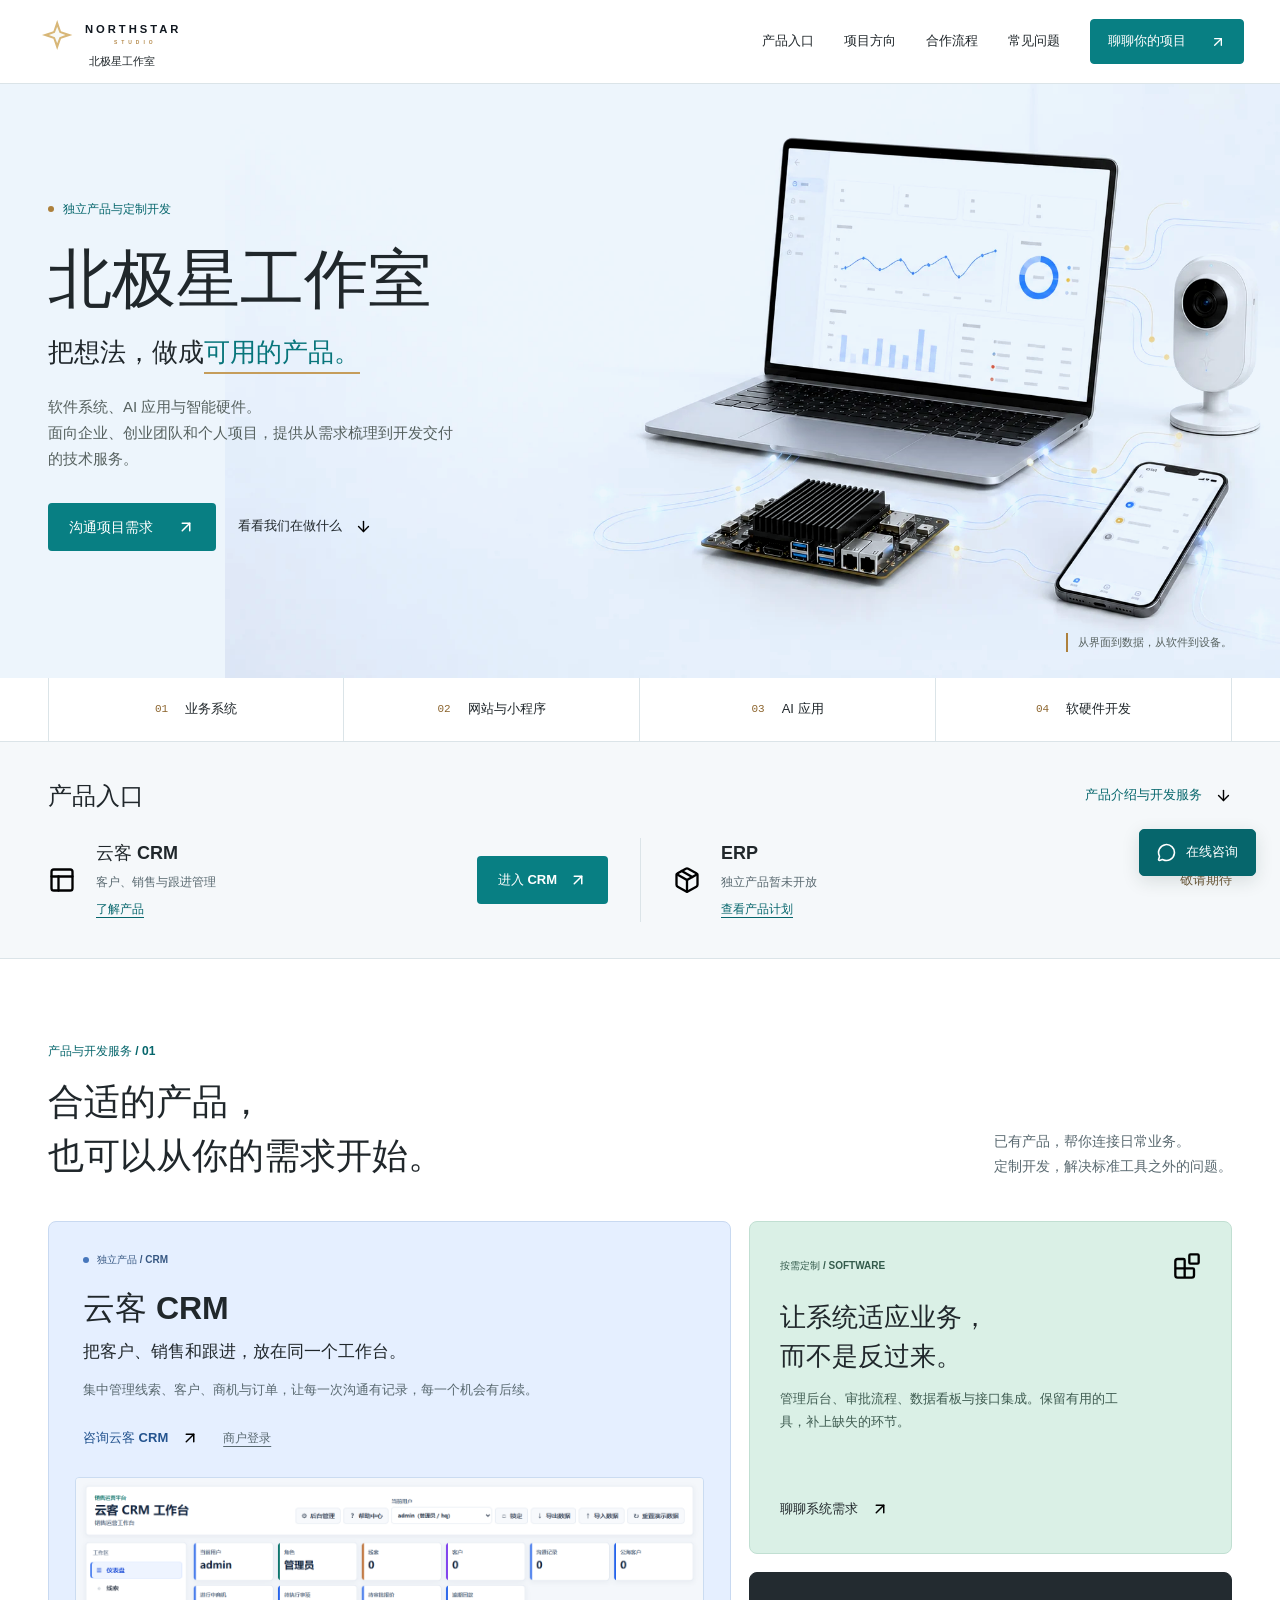
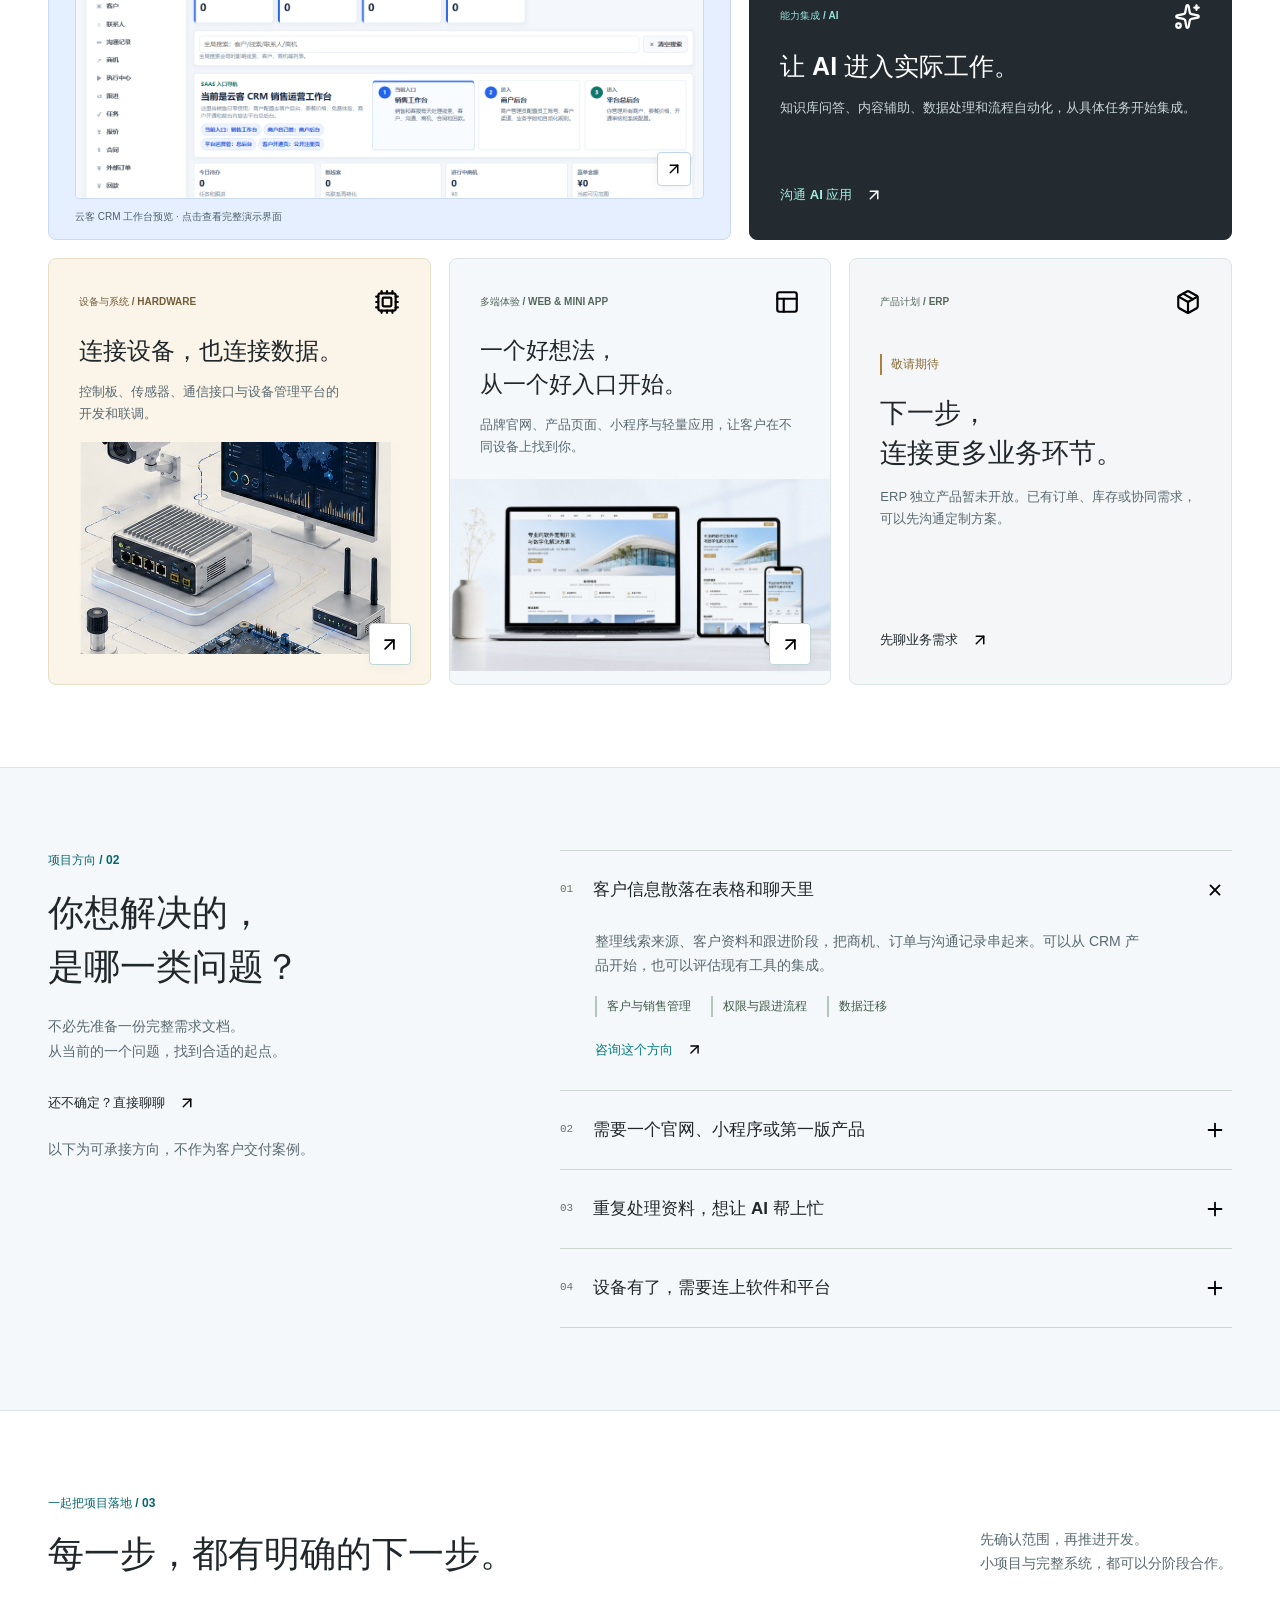
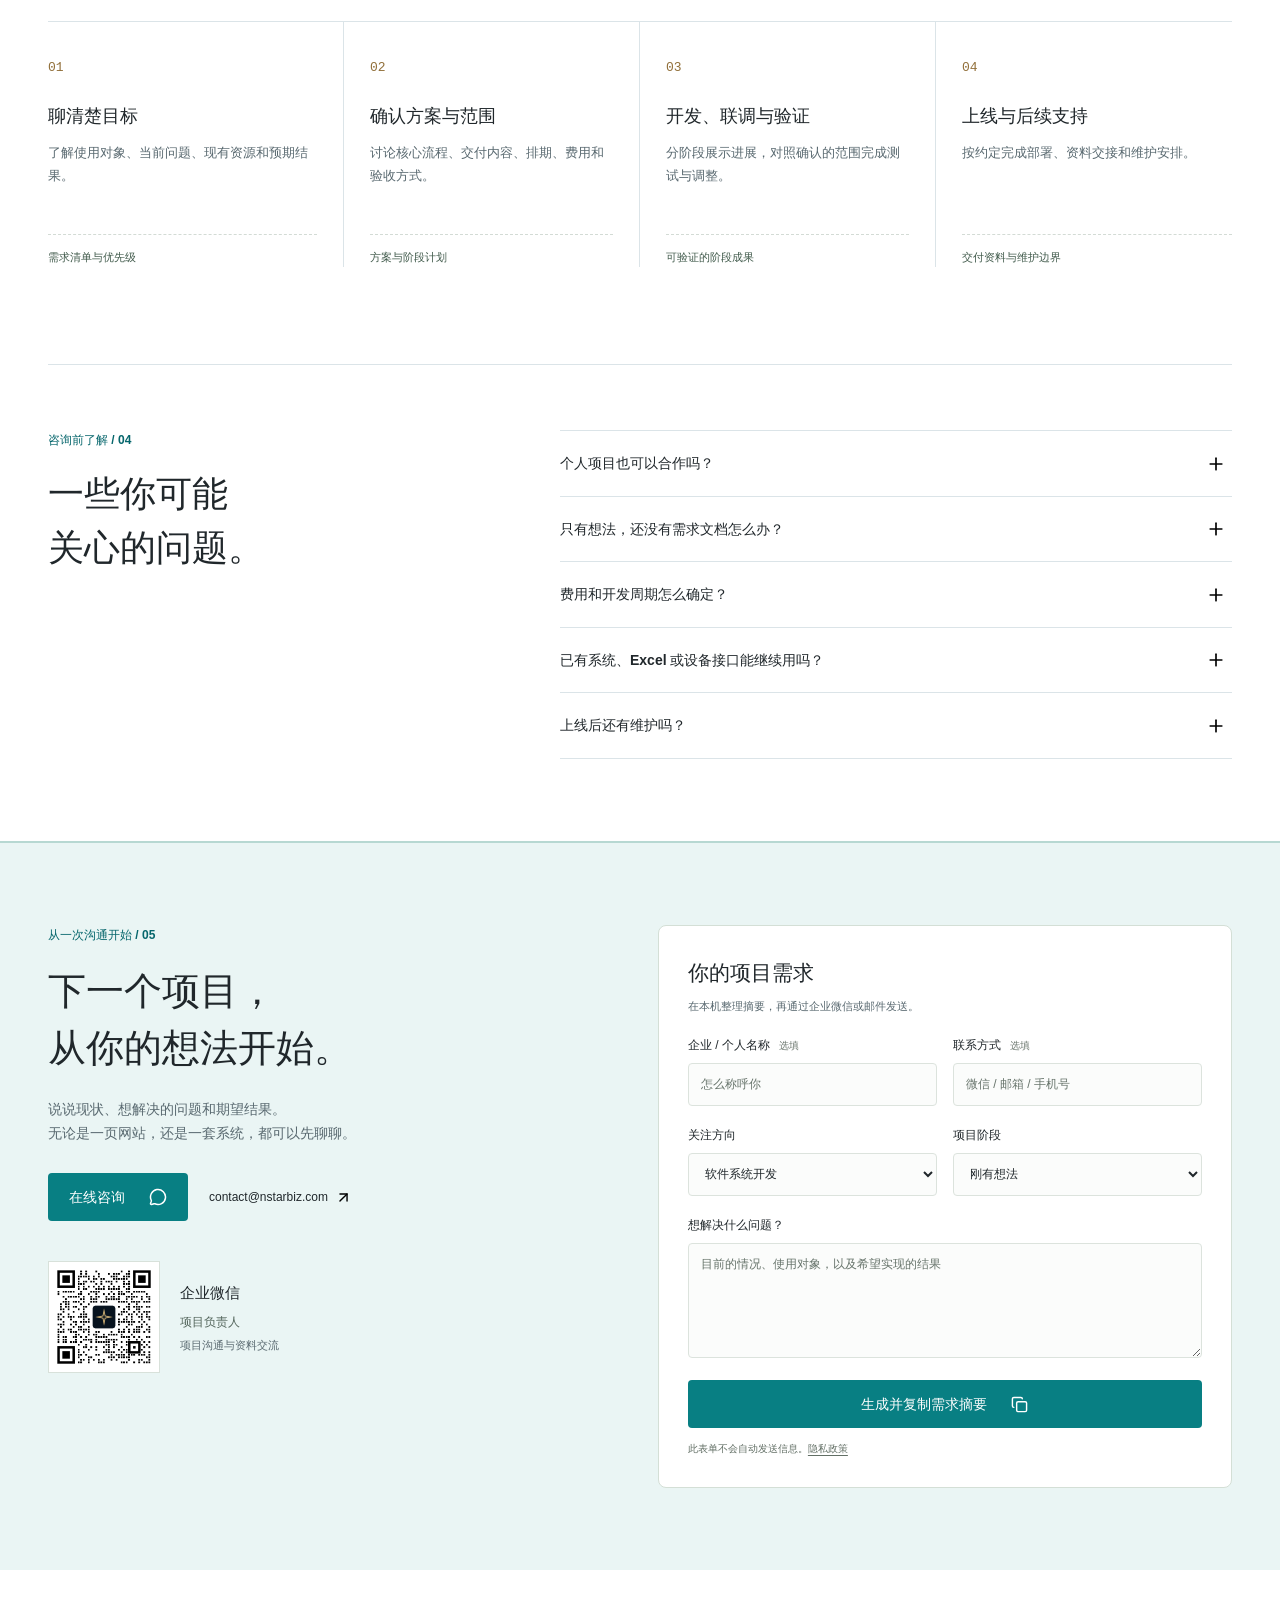
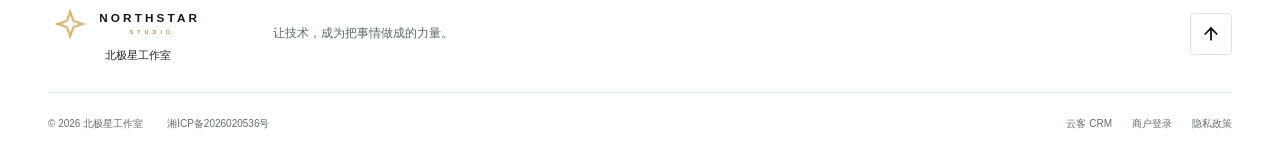
==== commit 6b50c58d: "feat: publish homepage product entry" ====
--- a/index.html
+++ b/index.html
@@ -19,7 +19,7 @@
     <meta name="twitter:card" content="summary_large_image" />
     <meta name="theme-color" content="#ffffff" />
     <link rel="icon" href="./assets/brand/northstar-mark.svg?v=20261008-brand-1" type="image/svg+xml" />
-    <link rel="stylesheet" href="./home.css?v=20261020-release-1" />
+    <link rel="stylesheet" href="./home.css?v=20261023-products-1" />
   </head>
   <body>
     <a class="skip-link" href="#main-content">跳到主要内容</a>
@@ -30,7 +30,7 @@
           <span>北极星工作室</span>
         </a>
         <nav class="site-nav" id="site-nav" aria-label="主导航">
-          <a href="#products">产品与服务</a>
+          <a href="#product-entry">产品入口</a>
           <a href="#solutions">项目方向</a>
           <a href="#delivery">合作流程</a>
           <a href="#faq">常见问题</a>
@@ -69,6 +69,27 @@
           <a href="#hardware-service"><span>04</span> 软硬件开发</a>
         </div>
       </div>
+
+      <section class="product-entry" id="product-entry" aria-labelledby="product-entry-title">
+        <div class="shell">
+          <div class="product-entry-heading">
+            <h2 id="product-entry-title">产品入口</h2>
+            <a class="text-link" href="#products">产品介绍与开发服务 <img src="./assets/icons/arrow-down.svg" alt="" width="17" height="17" /></a>
+          </div>
+          <div class="product-entry-list">
+            <article class="product-entry-item" aria-labelledby="crm-entry-title">
+              <img class="product-entry-icon" src="./assets/icons/panels-top-left.svg" alt="" width="28" height="28" />
+              <div class="product-entry-copy"><h3 id="crm-entry-title">云客 CRM</h3><p>客户、销售与跟进管理</p><a class="secondary-link" href="#yunke-crm">了解产品</a></div>
+              <a class="button button-primary" href="https://crm.cn.nstarbiz.com/login.html">进入 CRM <img src="./assets/icons/arrow-up-right.svg" alt="" width="18" height="18" /></a>
+            </article>
+            <article class="product-entry-item" aria-labelledby="erp-entry-title">
+              <img class="product-entry-icon" src="./assets/icons/package.svg" alt="" width="28" height="28" />
+              <div class="product-entry-copy"><h3 id="erp-entry-title">ERP</h3><p>独立产品暂未开放</p><a class="secondary-link" href="#erp-product">查看产品计划</a></div>
+              <span class="product-entry-status">敬请期待</span>
+            </article>
+          </div>
+        </div>
+      </section>
 
       <section class="section products" id="products" aria-labelledby="products-title">
         <div class="shell">
@@ -122,7 +143,7 @@
               <img class="web-image" src="./assets/case-website-hero-v2.jpg" alt="电脑、平板和手机上的响应式官网设计示意" width="1610" height="977" loading="lazy" decoding="async" />
               <button class="card-action icon-button" type="button" data-interest="企业官网/展示页面" aria-label="咨询网站与小程序开发" title="咨询网站与小程序开发"><img src="./assets/icons/arrow-up-right.svg" alt="" width="21" height="21" /></button>
             </article>
-            <article class="offer offer-erp">
+            <article class="offer offer-erp" id="erp-product">
               <div class="offer-top"><span class="offer-label">产品计划 / ERP</span><img src="./assets/icons/package.svg" alt="" width="26" height="26" /></div>
               <div class="erp-content"><span class="coming-label">敬请期待</span><h3>下一步，<br />连接更多业务环节。</h3><p>ERP 独立产品暂未开放。已有订单、库存或协同需求，可以先沟通定制方案。</p></div>
               <button class="text-link" type="button" data-interest="软件系统开发">先聊业务需求 <img src="./assets/icons/arrow-up-right.svg" alt="" width="18" height="18" /></button>
--- a/home.css
+++ b/home.css
@@ -77,6 +77,20 @@
 h2 { font-size: 36px; line-height: 1.5; }
 .section-heading .eyebrow { margin-bottom: 13px; }
 .section-heading > p { max-width: 350px; padding-bottom: 5px; color: var(--muted); font-size: 14px; }
+.product-entry { padding-block: 36px; border-bottom: 1px solid var(--line); background: var(--paper); }
+.product-entry-heading { display: flex; flex-wrap: wrap; align-items: center; justify-content: space-between; gap: 12px 24px; margin-bottom: 24px; }
+.product-entry-heading h2 { font-size: 24px; }
+.product-entry-heading .text-link { color: var(--green-dark); }
+.product-entry-list { display: grid; grid-template-columns: repeat(2, minmax(0, 1fr)); }
+.product-entry-item { display: flex; align-items: center; gap: 20px; min-width: 0; padding-right: 32px; }
+.product-entry-item + .product-entry-item { padding-right: 0; padding-left: 32px; border-left: 1px solid var(--line); }
+.product-entry-icon { flex: 0 0 28px; }
+.product-entry-copy { min-width: 0; }
+.product-entry-copy h3 { font-size: 18px; }
+.product-entry-copy p { margin-top: 3px; color: var(--muted); font-size: 12px; }
+.product-entry-copy .secondary-link { display: inline-block; margin-top: 6px; color: var(--green-dark); font-size: 12px; text-decoration: underline; text-underline-offset: 4px; }
+.product-entry-item .button { flex-shrink: 0; gap: 12px; margin-left: auto; font-size: 13px; }
+.product-entry-status { flex-shrink: 0; margin-left: auto; color: #6b5838; font-size: 13px; }
 .offer-grid { display: grid; grid-template-columns: repeat(12, minmax(0, 1fr)); gap: 18px; }
 .offer { position: relative; min-width: 0; padding: 30px; border: 1px solid var(--line); border-radius: var(--radius); overflow: hidden; transition: border-color .2s ease; }
 .offer:hover { border-color: #75aaa9; }
@@ -245,6 +259,9 @@
   .contact-copy h2 { font-size: 32px; }
 }
 @media (max-width: 800px) {
+  .product-entry-list { grid-template-columns: minmax(0, 1fr); }
+  .product-entry-item { padding: 0 0 22px; }
+  .product-entry-item + .product-entry-item { padding: 22px 0 0; border-left: 0; border-top: 1px solid var(--line); }
   .section { padding-block: 64px; }
   .site-header { height: 76px; }
   .header-inner { width: calc(100% - 40px); }
@@ -291,6 +308,15 @@
   .wecom-contact { margin-top: 26px; }
 }
 @media (max-width: 560px) {
+  .product-entry { padding-block: 28px; }
+  .product-entry-heading { margin-bottom: 22px; }
+  .product-entry-heading h2 { font-size: 22px; }
+  .product-entry-heading .text-link { font-size: 12px; }
+  .product-entry-item { flex-wrap: wrap; gap: 12px; }
+  .product-entry-icon { flex-basis: 24px; width: 24px; height: 24px; }
+  .product-entry-copy { flex: 1; }
+  .product-entry-item .button { min-height: 44px; padding-inline: 12px; gap: 8px; font-size: 12px; }
+  .product-entry-status { font-size: 12px; }
   html { scroll-padding-top: 90px; }
   .shell { width: calc(100% - 40px); }
   .section { padding-block: 50px; }
